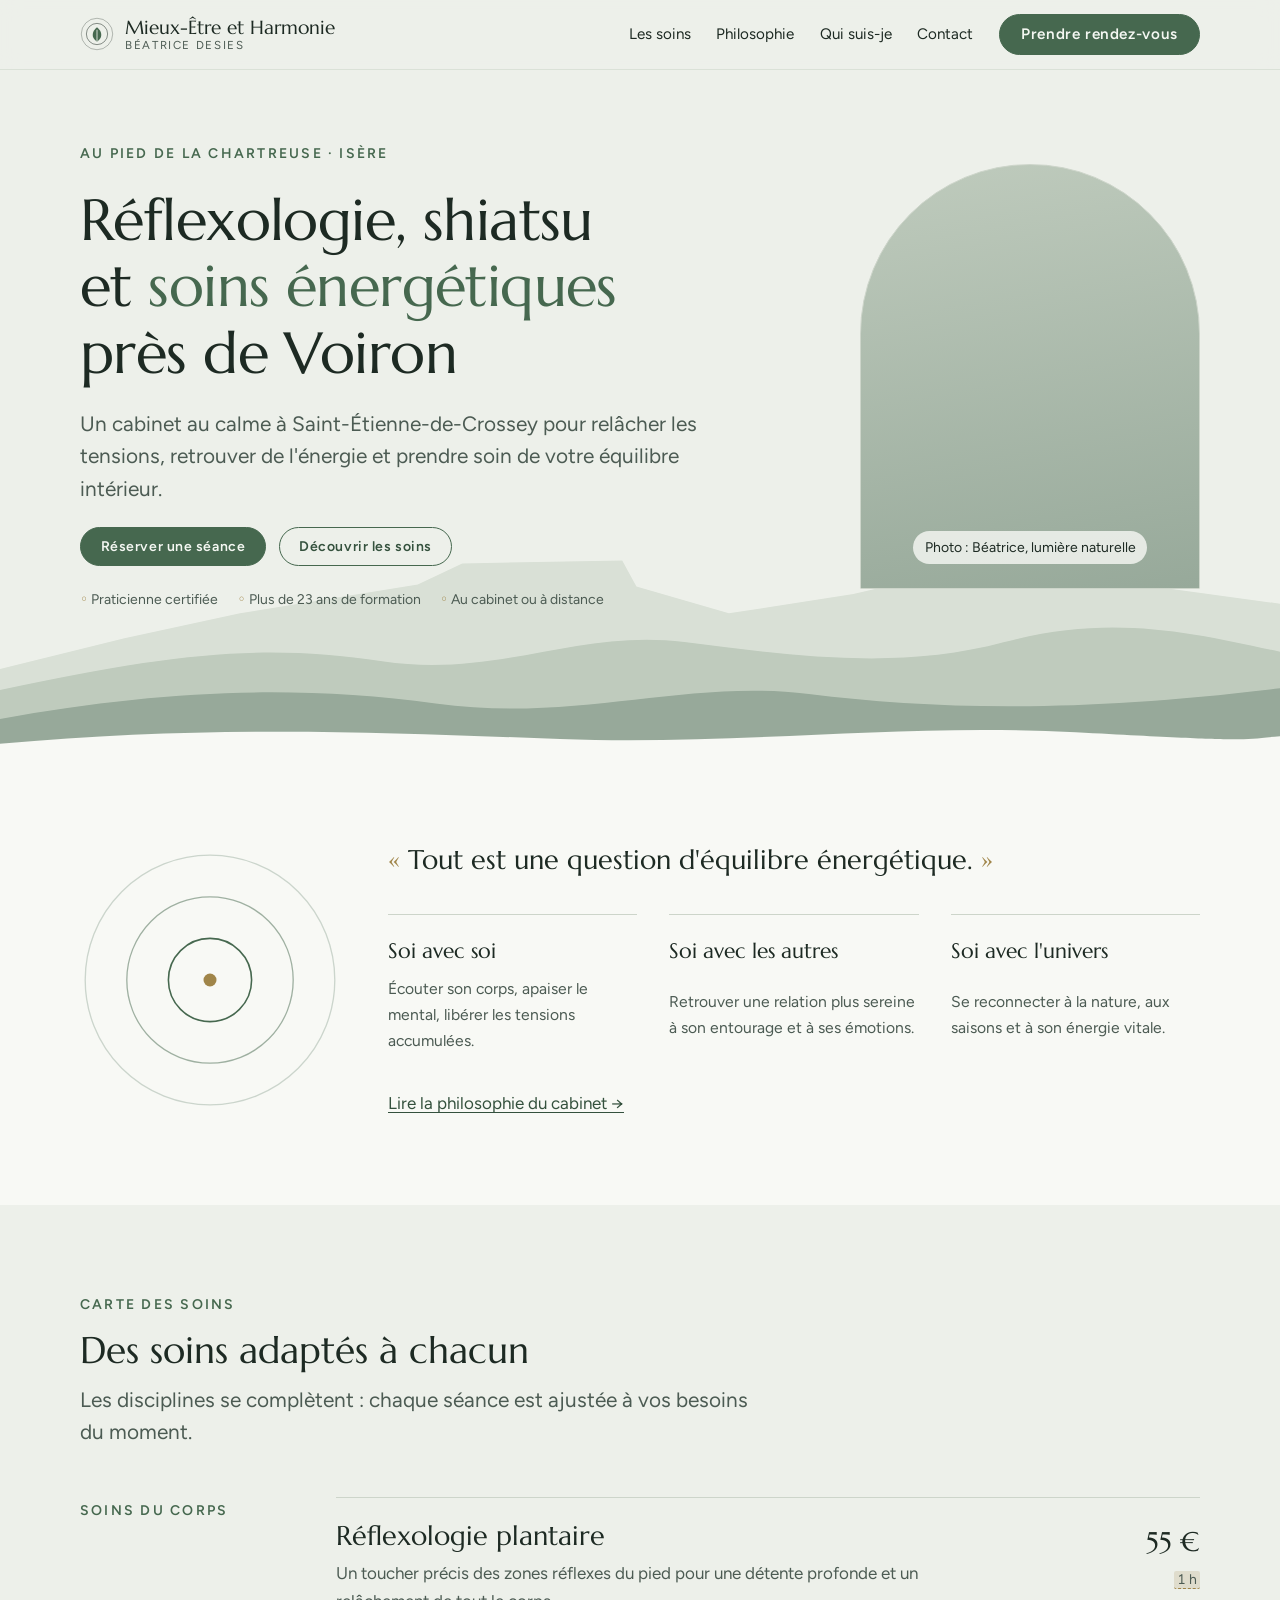
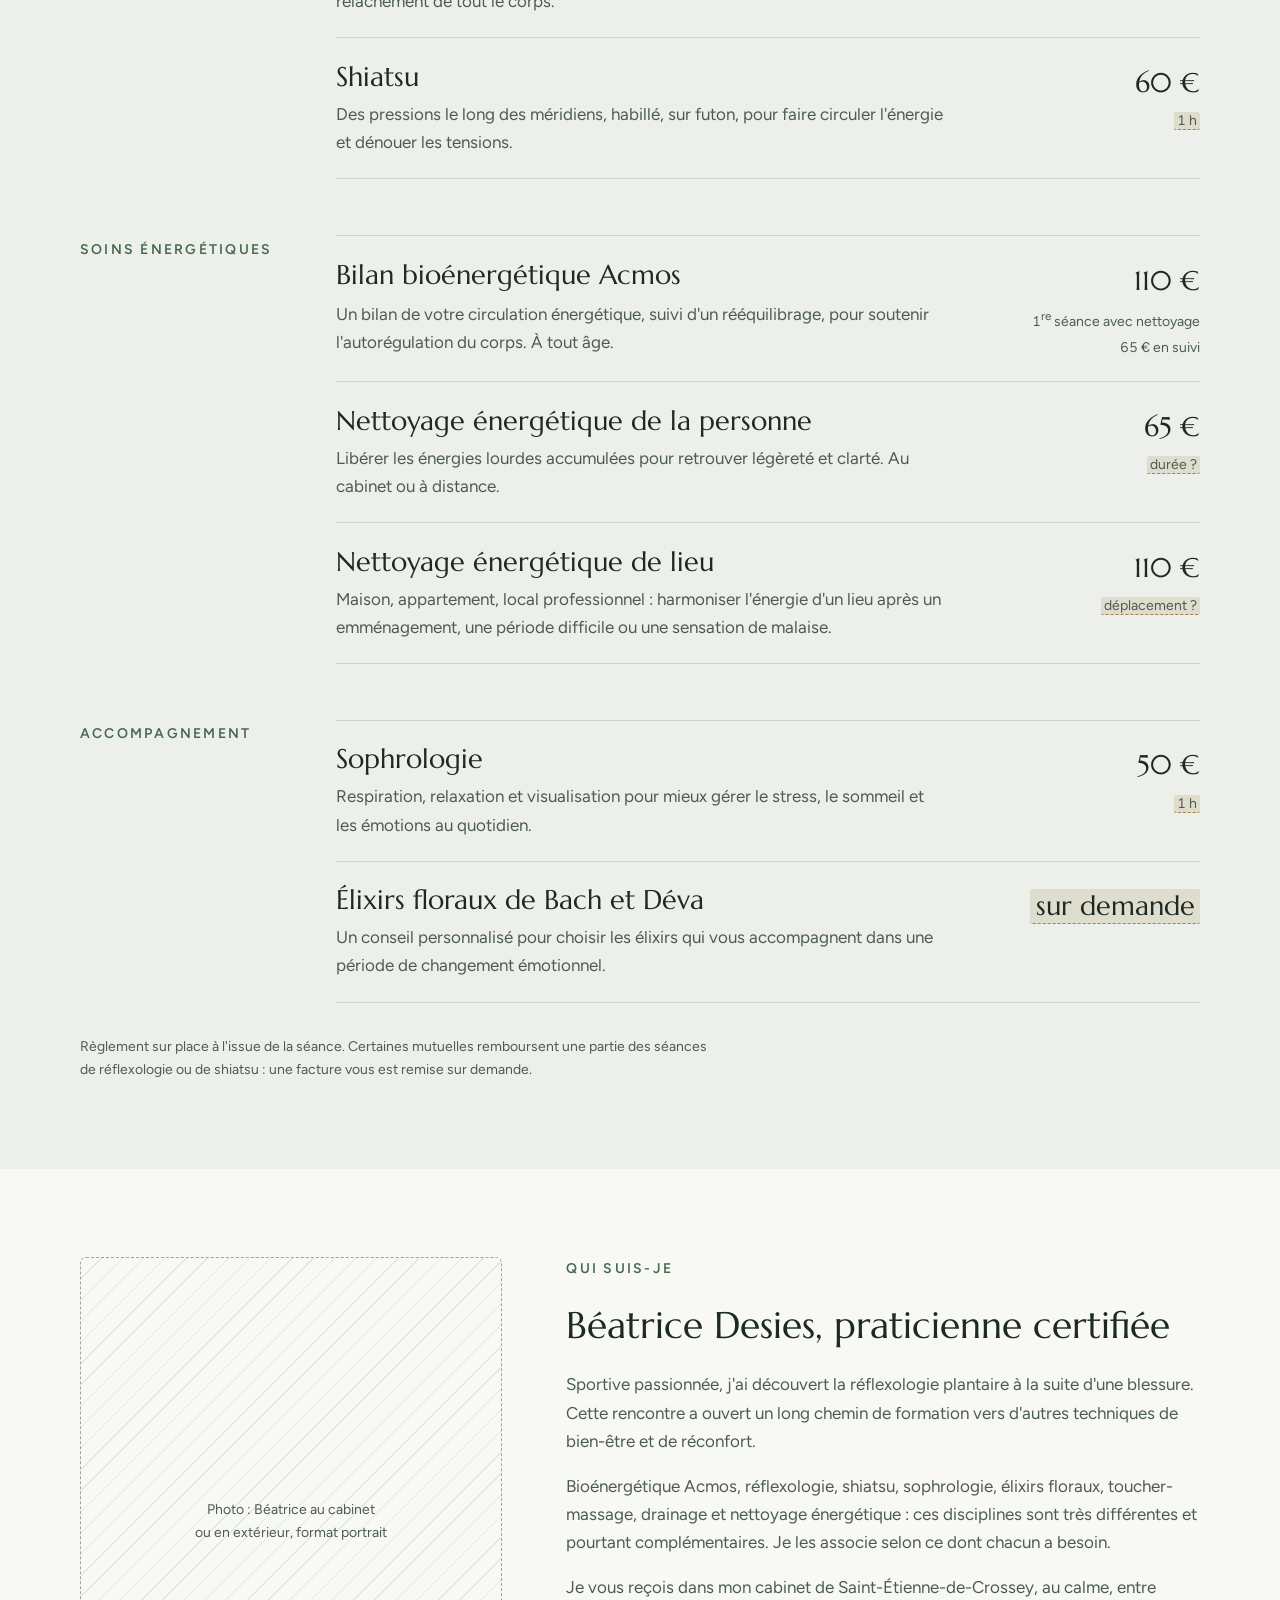
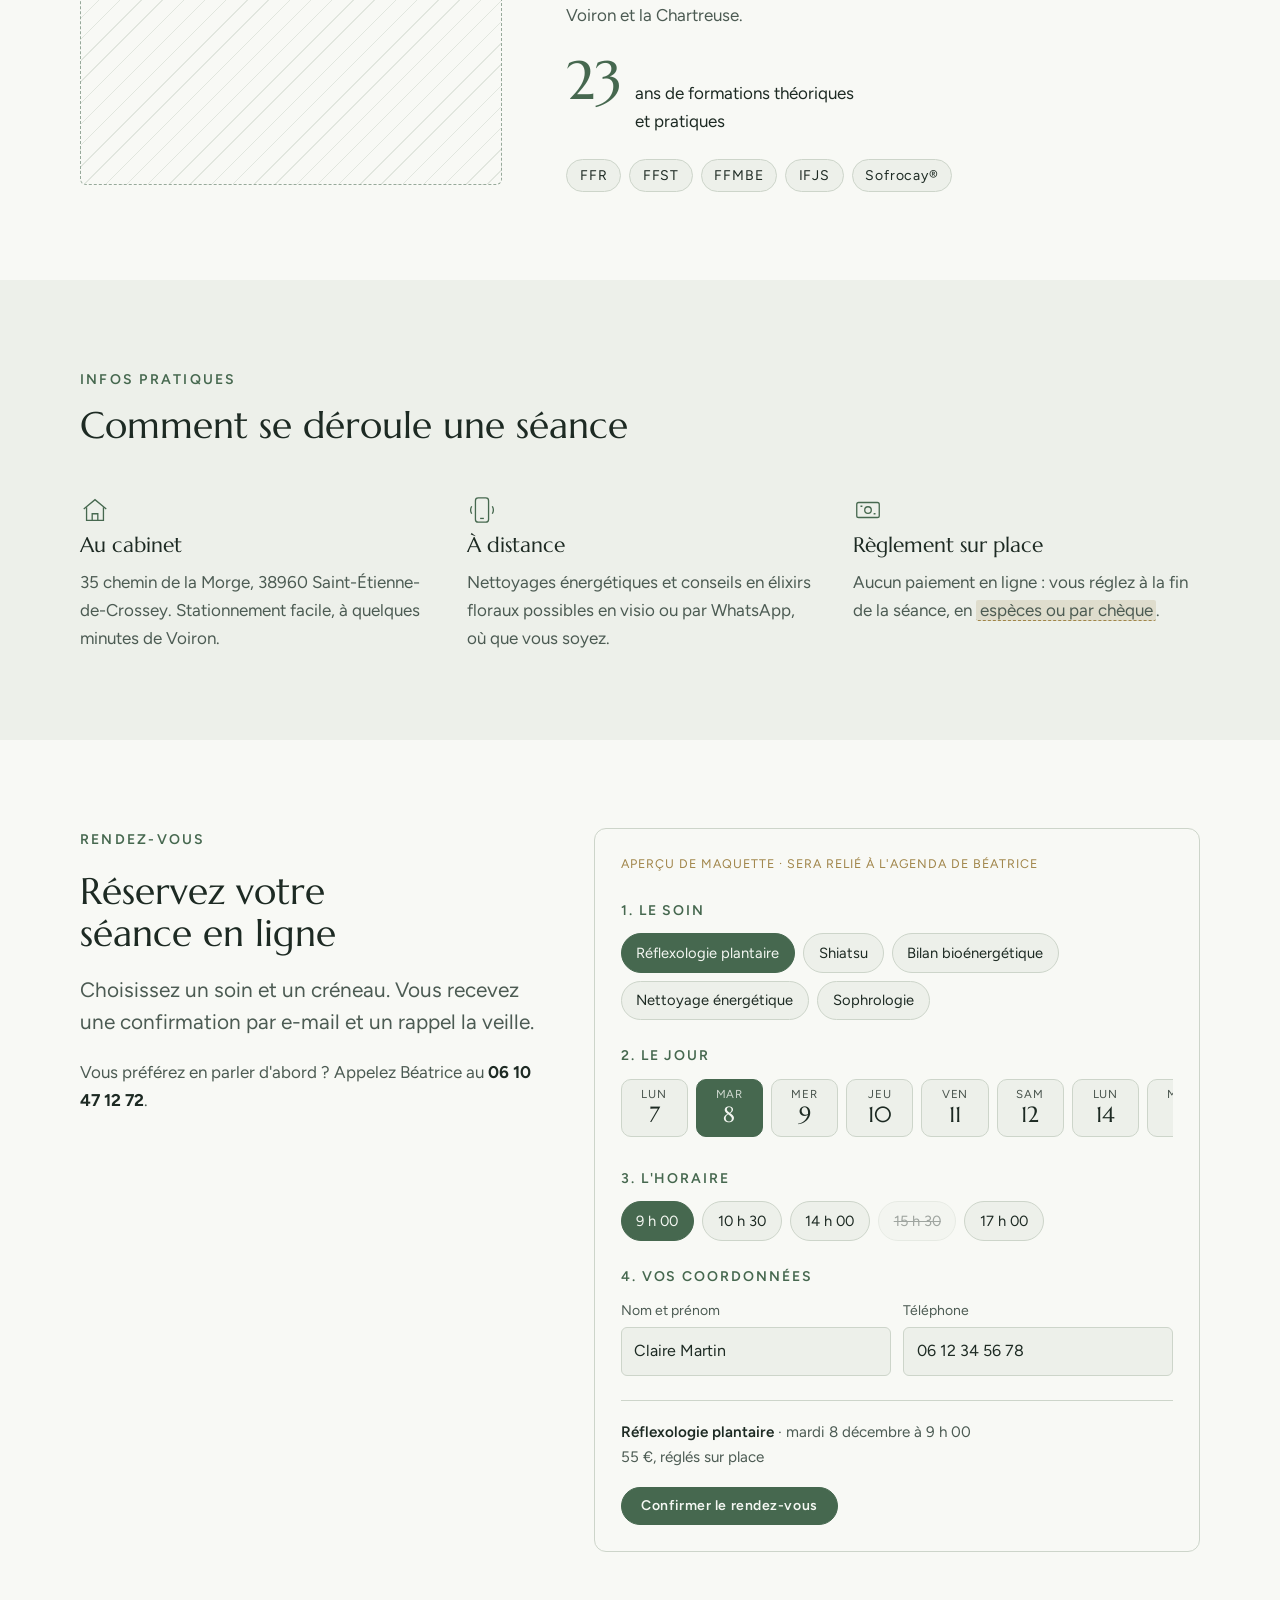
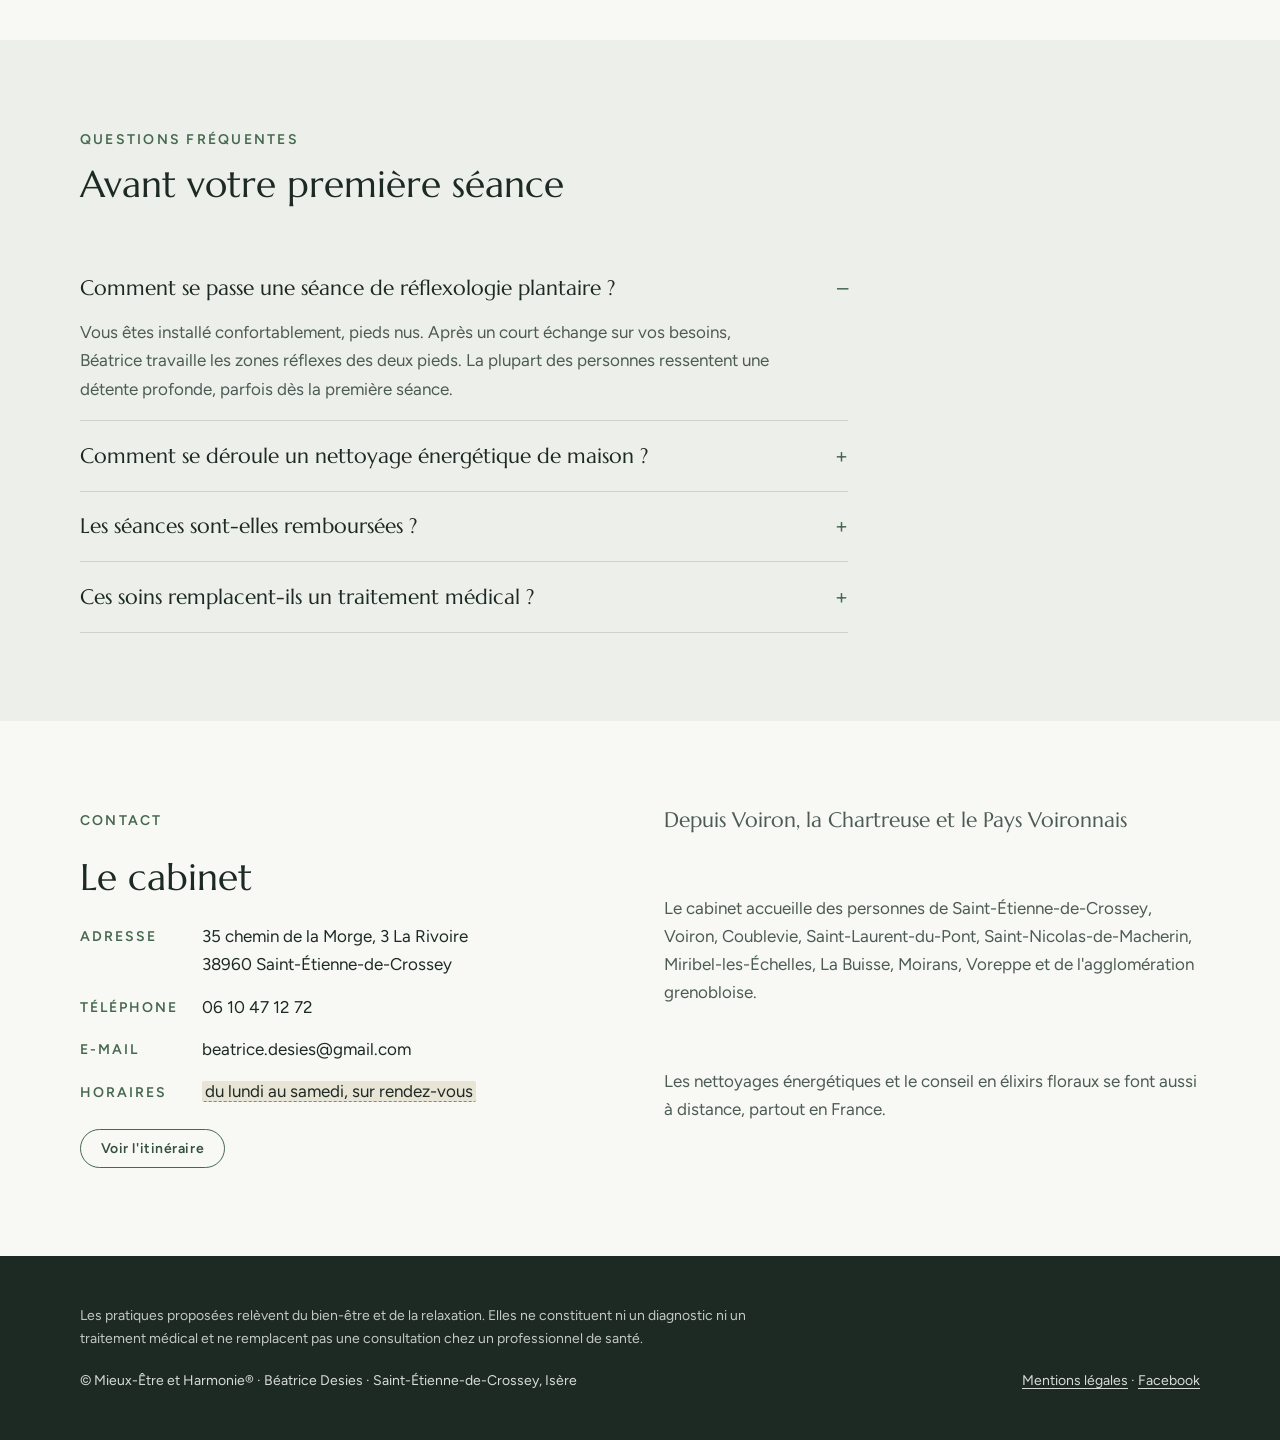
==== index.html @ a3077637 "Maquette initiale du site Mieux-Être et Harmonie Accueil (soins, tarifs, réservation, FAQ, contact)," ====
<!doctype html>
<html lang="fr">
<head>
<meta charset="utf-8">
<meta name="viewport" content="width=device-width, initial-scale=1, viewport-fit=cover">
<title>Réflexologie, Shiatsu et Soins énergétiques près de Voiron (38) | Mieux-Être et Harmonie</title>
<meta name="claude:viewport-fit-sides" content="cover">
<meta name="description" content="Béatrice Desies, praticienne certifiée à Saint-Étienne-de-Crossey, près de Voiron (Isère) : réflexologie plantaire, shiatsu, bilan bioénergétique, nettoyage énergétique de personnes et de lieux, sophrologie, élixirs floraux. Rendez-vous en ligne.">
<link rel="canonical" href="https://www.mieux-etreetharmonie.com/">
<meta property="og:type" content="website">
<meta property="og:locale" content="fr_FR">
<meta property="og:title" content="Mieux-Être et Harmonie — Béatrice Desies, praticienne bien-être en Isère">
<meta property="og:description" content="Réflexologie plantaire, shiatsu et soins énergétiques au pied de la Chartreuse, près de Voiron.">
<meta property="og:url" content="https://www.mieux-etreetharmonie.com/">
<meta property="og:image" content="https://www.mieux-etreetharmonie.com/assets/og-image.jpg">
<link rel="icon" href="assets/favicon.svg" type="image/svg+xml">
<link rel="preconnect" href="https://fonts.googleapis.com">
<link rel="preconnect" href="https://fonts.gstatic.com" crossorigin>
<link rel="stylesheet" href="https://fonts.googleapis.com/css2?family=Figtree:wght@400;500;600&family=Marcellus&display=swap">
<link rel="stylesheet" href="assets/style.css">
<script type="application/ld+json">
{
  "@context": "https://schema.org",
  "@type": "HealthAndBeautyBusiness",
  "name": "Mieux-Être et Harmonie",
  "alternateName": "Béatrice Desies, praticienne bien-être",
  "url": "https://www.mieux-etreetharmonie.com/",
  "telephone": "+33610471272",
  "email": "beatrice.desies@gmail.com",
  "image": "https://www.mieux-etreetharmonie.com/assets/og-image.jpg",
  "priceRange": "50 € – 110 €",
  "paymentAccepted": "Espèces, Chèque",
  "address": {
    "@type": "PostalAddress",
    "streetAddress": "35 chemin de la Morge, 3 La Rivoire",
    "postalCode": "38960",
    "addressLocality": "Saint-Étienne-de-Crossey",
    "addressRegion": "Isère",
    "addressCountry": "FR"
  },
  "areaServed": ["Saint-Étienne-de-Crossey", "Voiron", "Coublevie", "Saint-Laurent-du-Pont", "Saint-Nicolas-de-Macherin", "Miribel-les-Échelles", "La Buisse", "Moirans", "Voreppe", "Grenoble", "Pays Voironnais", "Chartreuse", "Isère"],
  "founder": { "@type": "Person", "name": "Béatrice Desies", "jobTitle": "Praticienne en réflexologie, shiatsu et bioénergétique" },
  "sameAs": ["https://www.facebook.com/mieuxetreetharmonie"],
  "makesOffer": [
    { "@type": "Offer", "price": "55", "priceCurrency": "EUR", "itemOffered": { "@type": "Service", "name": "Réflexologie plantaire" } },
    { "@type": "Offer", "price": "60", "priceCurrency": "EUR", "itemOffered": { "@type": "Service", "name": "Shiatsu" } },
    { "@type": "Offer", "price": "110", "priceCurrency": "EUR", "itemOffered": { "@type": "Service", "name": "Bilan bioénergétique Acmos avec nettoyage énergétique" } },
    { "@type": "Offer", "price": "65", "priceCurrency": "EUR", "itemOffered": { "@type": "Service", "name": "Nettoyage énergétique de la personne" } },
    { "@type": "Offer", "price": "110", "priceCurrency": "EUR", "itemOffered": { "@type": "Service", "name": "Nettoyage énergétique de lieu (maison, appartement, local)" } },
    { "@type": "Offer", "price": "50", "priceCurrency": "EUR", "itemOffered": { "@type": "Service", "name": "Sophrologie" } }
  ]
}
</script>
</head>
<body>

<header class="site-header">
  <div class="wrap">
    <a class="brand" href="index.html" aria-label="Mieux-Être et Harmonie, accueil">
      <svg class="brand-mark" viewBox="0 0 40 40" aria-hidden="true" fill="none" stroke="currentColor">
        <circle cx="20" cy="20" r="18.5" stroke-width="1" opacity=".35"/>
        <circle cx="20" cy="20" r="12.5" stroke-width="1" opacity=".6"/>
        <path d="M20 29c-5-3-6.5-8-3.5-13 1-1.6 2.2-2.8 3.5-3.8 1.3 1 2.5 2.2 3.5 3.8 3 5 1.5 10-3.5 13Z" fill="var(--moss)" stroke="none"/>
        <path d="M20 29V15" stroke="var(--mist)" stroke-width="1"/>
      </svg>
      <span class="brand-name">Mieux-Être et Harmonie<small>Béatrice Desies</small></span>
    </a>
    <button class="nav-toggle" id="nav-toggle" aria-expanded="false" aria-controls="nav">Menu</button>
    <nav class="nav" id="nav" aria-label="Navigation principale">
      <a href="#soins">Les soins</a>
      <a href="philosophie.html">Philosophie</a>
      <a href="#qui-suis-je">Qui suis-je</a>
      <a href="#contact">Contact</a>
      <a class="btn btn-primary" href="#rendez-vous">Prendre rendez-vous</a>
    </nav>
  </div>
</header>

<main>
  <section class="hero" aria-labelledby="titre">
    <div class="wrap">
      <div class="hero-text">
        <p class="eyebrow">Au pied de la Chartreuse · Isère</p>
        <h1 id="titre">Réflexologie, shiatsu et <em>soins énergétiques</em> près de Voiron</h1>
        <p class="lead">Un cabinet au calme à Saint-Étienne-de-Crossey pour relâcher les tensions, retrouver de l'énergie et prendre soin de votre équilibre intérieur.</p>
        <div class="hero-actions">
          <a class="btn btn-primary" href="#rendez-vous">Réserver une séance</a>
          <a class="btn btn-ghost" href="#soins">Découvrir les soins</a>
        </div>
        <p class="hero-place"><span>Praticienne certifiée</span><span>Plus de 23 ans de formation</span><span>Au cabinet ou à distance</span></p>
      </div>
      <div class="arch" role="img" aria-label="Emplacement de la photo de Béatrice">
        <span>Photo : Béatrice, lumière naturelle</span>
      </div>
    </div>
    <svg class="ridges" viewBox="0 0 1440 240" preserveAspectRatio="none" aria-hidden="true">
      <path fill="var(--ridge-1)" d="M0 150 L140 118 L270 92 L390 74 L470 62 L520 40 L700 37 L716 64 L820 92 L960 72 L1090 44 L1175 30 L1265 60 L1440 82 V240 H0Z"/>
      <path fill="var(--ridge-2)" d="M0 172 C200 132 300 124 430 142 S650 108 770 122 S1010 152 1130 122 S1340 112 1440 132 V240 H0Z"/>
      <path fill="var(--ridge-3)" d="M0 202 C180 172 330 166 490 186 S770 160 910 176 S1210 196 1440 170 V240 H0Z"/>
      <path fill="var(--paper)" d="M0 228 C240 208 430 216 630 223 S1010 206 1210 216 S1390 224 1440 220 V240 H0Z"/>
    </svg>
  </section>

  <section class="band band-paper" aria-labelledby="equilibre">
    <div class="wrap triad">
      <svg class="ripples" viewBox="0 0 200 200" aria-hidden="true" fill="none" stroke="var(--moss)">
        <circle cx="100" cy="100" r="96" stroke-width="1" opacity=".25" class="ripple r3"/>
        <circle cx="100" cy="100" r="64" stroke-width="1" opacity=".5" class="ripple r2"/>
        <circle cx="100" cy="100" r="32" stroke-width="1.2" class="ripple r1"/>
        <circle cx="100" cy="100" r="5" fill="var(--lichen)" stroke="none"/>
      </svg>
      <div style="display:grid; gap:2.2rem; min-width:0">
        <h2 id="equilibre" class="quote">Tout est une question d'équilibre énergétique.</h2>
        <div class="triad-list">
          <div><strong>Soi avec soi</strong><p>Écouter son corps, apaiser le mental, libérer les tensions accumulées.</p></div>
          <div><strong>Soi avec les autres</strong><p>Retrouver une relation plus sereine à son entourage et à ses émotions.</p></div>
          <div><strong>Soi avec l'univers</strong><p>Se reconnecter à la nature, aux saisons et à son énergie vitale.</p></div>
        </div>
        <p><a href="philosophie.html">Lire la philosophie du cabinet →</a></p>
      </div>
    </div>
  </section>

  <section class="band" id="soins" aria-labelledby="soins-titre">
    <div class="wrap">
      <div class="section-head">
        <p class="eyebrow">Carte des soins</p>
        <h2 id="soins-titre">Des soins adaptés à chacun</h2>
        <p class="lead">Les disciplines se complètent : chaque séance est ajustée à vos besoins du moment.</p>
      </div>

      <div class="menu">
        <div class="menu-group">
          <h3>Soins du corps</h3>
          <div class="menu-items">
            <article class="soin">
              <h4>Réflexologie plantaire</h4>
              <p>Un toucher précis des zones réflexes du pied pour une détente profonde et un relâchement de tout le corps.</p>
              <div class="price"><b>55 €</b><small><span class="todo">1 h</span></small></div>
            </article>
            <article class="soin">
              <h4>Shiatsu</h4>
              <p>Des pressions le long des méridiens, habillé, sur futon, pour faire circuler l'énergie et dénouer les tensions.</p>
              <div class="price"><b>60 €</b><small><span class="todo">1 h</span></small></div>
            </article>
          </div>
        </div>

        <div class="menu-group">
          <h3>Soins énergétiques</h3>
          <div class="menu-items">
            <article class="soin">
              <h4>Bilan bioénergétique Acmos</h4>
              <p>Un bilan de votre circulation énergétique, suivi d'un rééquilibrage, pour soutenir l'autorégulation du corps. À tout âge.</p>
              <div class="price"><b>110 €</b><small>1<sup>re</sup> séance avec nettoyage</small><small>65 € en suivi</small></div>
            </article>
            <article class="soin">
              <h4>Nettoyage énergétique de la personne</h4>
              <p>Libérer les énergies lourdes accumulées pour retrouver légèreté et clarté. Au cabinet ou à distance.</p>
              <div class="price"><b>65 €</b><small><span class="todo">durée ?</span></small></div>
            </article>
            <article class="soin">
              <h4>Nettoyage énergétique de lieu</h4>
              <p>Maison, appartement, local professionnel : harmoniser l'énergie d'un lieu après un emménagement, une période difficile ou une sensation de malaise.</p>
              <div class="price"><b>110 €</b><small><span class="todo">déplacement ?</span></small></div>
            </article>
          </div>
        </div>

        <div class="menu-group">
          <h3>Accompagnement</h3>
          <div class="menu-items">
            <article class="soin">
              <h4>Sophrologie</h4>
              <p>Respiration, relaxation et visualisation pour mieux gérer le stress, le sommeil et les émotions au quotidien.</p>
              <div class="price"><b>50 €</b><small><span class="todo">1 h</span></small></div>
            </article>
            <article class="soin">
              <h4>Élixirs floraux de Bach et Déva</h4>
              <p>Un conseil personnalisé pour choisir les élixirs qui vous accompagnent dans une période de changement émotionnel.</p>
              <div class="price"><b><span class="todo">sur demande</span></b></div>
            </article>
          </div>
        </div>
      </div>
      <p class="menu-note">Règlement sur place à l'issue de la séance. Certaines mutuelles remboursent une partie des séances de réflexologie ou de shiatsu : une facture vous est remise sur demande.</p>
    </div>
  </section>

  <section class="band band-paper" id="qui-suis-je" aria-labelledby="about-titre">
    <div class="wrap about">
      <div class="photo-ph">Photo : Béatrice au cabinet<br>ou en extérieur, format portrait</div>
      <div class="about-text">
        <p class="eyebrow">Qui suis-je</p>
        <h2 id="about-titre">Béatrice Desies, praticienne certifiée</h2>
        <div class="prose">
          <p>Sportive passionnée, j'ai découvert la réflexologie plantaire à la suite d'une blessure. Cette rencontre a ouvert un long chemin de formation vers d'autres techniques de bien-être et de réconfort.</p>
          <p>Bioénergétique Acmos, réflexologie, shiatsu, sophrologie, élixirs floraux, toucher-massage, drainage et nettoyage énergétique : ces disciplines sont très différentes et pourtant complémentaires. Je les associe selon ce dont chacun a besoin.</p>
          <p>Je vous reçois dans mon cabinet de Saint-Étienne-de-Crossey, au calme, entre Voiron et la Chartreuse.</p>
        </div>
        <div class="stat"><b>23</b><span>ans de formations théoriques<br>et pratiques</span></div>
        <ul class="certs" aria-label="Fédérations et certifications">
          <li>FFR</li><li>FFST</li><li>FFMBE</li><li>IFJS</li><li>Sofrocay®</li>
        </ul>
      </div>
    </div>
  </section>

  <section class="band" aria-labelledby="pratique-titre">
    <div class="wrap">
      <div class="section-head">
        <p class="eyebrow">Infos pratiques</p>
        <h2 id="pratique-titre">Comment se déroule une séance</h2>
      </div>
      <div class="practical">
        <div>
          <svg viewBox="0 0 32 32" fill="none" stroke="currentColor" stroke-width="1.4" aria-hidden="true"><path d="M4 15 16 5l12 10"/><path d="M7 13v14h18V13"/><path d="M13 27v-7h6v7"/></svg>
          <h3>Au cabinet</h3>
          <p>35 chemin de la Morge, 38960 Saint-Étienne-de-Crossey. Stationnement facile, à quelques minutes de Voiron.</p>
        </div>
        <div>
          <svg viewBox="0 0 32 32" fill="none" stroke="currentColor" stroke-width="1.4" aria-hidden="true"><rect x="9" y="3" width="14" height="26" rx="3"/><path d="M14 25h4"/><path d="M5 12a8 8 0 0 0 0 8M27 12a8 8 0 0 1 0 8"/></svg>
          <h3>À distance</h3>
          <p>Nettoyages énergétiques et conseils en élixirs floraux possibles en visio ou par WhatsApp, où que vous soyez.</p>
        </div>
        <div>
          <svg viewBox="0 0 32 32" fill="none" stroke="currentColor" stroke-width="1.4" aria-hidden="true"><rect x="4" y="8" width="24" height="16" rx="2"/><circle cx="16" cy="16" r="3.5"/><path d="M8 12h2M22 20h2"/></svg>
          <h3>Règlement sur place</h3>
          <p>Aucun paiement en ligne : vous réglez à la fin de la séance, en <span class="todo">espèces ou par chèque</span>.</p>
        </div>
      </div>
    </div>
  </section>

  <section class="band band-paper" id="rendez-vous" aria-labelledby="rdv-titre">
    <div class="wrap booking">
      <div class="booking-intro">
        <p class="eyebrow">Rendez-vous</p>
        <h2 id="rdv-titre">Réservez votre séance en ligne</h2>
        <p class="lead">Choisissez un soin et un créneau. Vous recevez une confirmation par e-mail et un rappel la veille.</p>
        <p style="color:var(--ink-soft)">Vous préférez en parler d'abord ? Appelez Béatrice au <strong style="color:var(--ink)">06 10 47 12 72</strong>.</p>
      </div>

      <form class="booker" id="booker" novalidate>
        <p class="mock-flag">Aperçu de maquette · sera relié à l'agenda de Béatrice</p>
        <fieldset>
          <legend>1. Le soin</legend>
          <div class="chips" id="soin-chips"></div>
        </fieldset>
        <fieldset>
          <legend>2. Le jour</legend>
          <div class="days" id="days"></div>
        </fieldset>
        <fieldset>
          <legend>3. L'horaire</legend>
          <div class="chips" id="slots"></div>
        </fieldset>
        <fieldset>
          <legend>4. Vos coordonnées</legend>
          <div class="field-row">
            <label class="field" for="bk-name">Nom et prénom<input id="bk-name" name="name" autocomplete="name" value="Claire Martin"></label>
            <label class="field" for="bk-phone">Téléphone<input id="bk-phone" name="phone" type="tel" autocomplete="tel" value="06 12 34 56 78"></label>
          </div>
        </fieldset>
        <div class="summary">
          <p id="summary-text">Choisissez un horaire.</p>
          <button class="btn btn-primary" type="submit">Confirmer le rendez-vous</button>
        </div>
        <div class="confirm" id="confirm" hidden role="status"></div>
      </form>
    </div>
  </section>

  <section class="band" aria-labelledby="faq-titre">
    <div class="wrap">
      <div class="section-head">
        <p class="eyebrow">Questions fréquentes</p>
        <h2 id="faq-titre">Avant votre première séance</h2>
      </div>
      <div class="faq">
        <details open>
          <summary>Comment se passe une séance de réflexologie plantaire ?</summary>
          <p>Vous êtes installé confortablement, pieds nus. Après un court échange sur vos besoins, Béatrice travaille les zones réflexes des deux pieds. La plupart des personnes ressentent une détente profonde, parfois dès la première séance.</p>
        </details>
        <details>
          <summary>Comment se déroule un nettoyage énergétique de maison ?</summary>
          <p>Béatrice se déplace chez vous, ou travaille à distance à partir d'un plan du lieu. Un premier échange permet de comprendre ce que vous ressentez dans les pièces et ce qui a motivé votre demande.</p>
        </details>
        <details>
          <summary>Les séances sont-elles remboursées ?</summary>
          <p>Certaines mutuelles prennent en charge une partie des séances de réflexologie, de shiatsu ou de sophrologie au titre des médecines douces. Renseignez-vous auprès de la vôtre : une facture vous est remise sur demande.</p>
        </details>
        <details>
          <summary>Ces soins remplacent-ils un traitement médical ?</summary>
          <p>Non. Ce sont des pratiques de bien-être qui accompagnent votre démarche de santé sans jamais se substituer à un avis ou à un traitement médical.</p>
        </details>
      </div>
    </div>
  </section>

  <section class="band band-paper" id="contact" aria-labelledby="contact-titre">
    <div class="wrap contact">
      <div style="display:grid; gap:1.5rem; align-content:start; min-width:0">
        <p class="eyebrow">Contact</p>
        <h2 id="contact-titre">Le cabinet</h2>
        <dl>
          <dt>Adresse</dt><dd>35 chemin de la Morge, 3 La Rivoire<br>38960 Saint-Étienne-de-Crossey</dd>
          <dt>Téléphone</dt><dd>06 10 47 12 72</dd>
          <dt>E-mail</dt><dd>beatrice.desies@gmail.com</dd>
          <dt>Horaires</dt><dd><span class="todo">du lundi au samedi, sur rendez-vous</span></dd>
        </dl>
        <p><a class="btn btn-ghost" href="https://www.google.com/maps/search/?api=1&amp;query=35+chemin+de+la+Morge+38960+Saint-%C3%89tienne-de-Crossey" target="_blank" rel="noopener">Voir l'itinéraire</a></p>
      </div>
      <div class="zone">
        <h3>Depuis Voiron, la Chartreuse et le Pays Voironnais</h3>
        <p>Le cabinet accueille des personnes de Saint-Étienne-de-Crossey, Voiron, Coublevie, Saint-Laurent-du-Pont, Saint-Nicolas-de-Macherin, Miribel-les-Échelles, La Buisse, Moirans, Voreppe et de l'agglomération grenobloise.</p>
        <p>Les nettoyages énergétiques et le conseil en élixirs floraux se font aussi à distance, partout en France.</p>
      </div>
    </div>
  </section>
</main>

<footer class="site-footer">
  <div class="wrap">
    <p class="disclaimer">Les pratiques proposées relèvent du bien-être et de la relaxation. Elles ne constituent ni un diagnostic ni un traitement médical et ne remplacent pas une consultation chez un professionnel de santé.</p>
    <div class="footer-row">
      <span>© Mieux-Être et Harmonie® · Béatrice Desies · Saint-Étienne-de-Crossey, Isère</span>
      <span><a href="mentions-legales.html">Mentions légales</a> · <a href="https://www.facebook.com/mieuxetreetharmonie" target="_blank" rel="noopener">Facebook</a></span>
    </div>
  </div>
</footer>

<script src="assets/main.js"></script>
</body>
</html>
---- assets/style.css ----
/* Mieux-Être et Harmonie — feuille de style commune
   Concept : « Sentier de Chartreuse » — une page calme qui descend comme un chemin,
   brume vert-de-gris, crêtes calcaires du massif, une seule touche dorée (lichen). */
:root {
  --mist: #edf0ea;        /* fond : brume du matin */
  --paper: #f8f9f5;       /* surfaces claires */
  --ink: #1d2a23;         /* texte principal : sapin profond */
  --ink-soft: #4c5b53;    /* texte secondaire */
  --moss: #46684f;        /* accent : mousse */
  --moss-strong: #34513d;
  --lichen: #a08549;      /* touche chaude, avec parcimonie */
  --line: #cdd5ca;
  --ridge-1: #d9e0d6;
  --ridge-2: #bfcbbd;
  --ridge-3: #97a99a;
  --ridge-4: #5f7765;
  --on-moss: #f4f7f2;

  --font-display: "Marcellus", "Cormorant Garamond", Georgia, serif;
  --font-body: "Figtree", "Segoe UI", system-ui, -apple-system, sans-serif;

  --step--1: 0.875rem;
  --step-0: 1.0625rem;
  --step-1: 1.3rem;
  --step-2: 1.7rem;
  --step-3: 2.3rem;
  --step-4: clamp(2.3rem, 5.2vw, 3.6rem);

  --radius: 6px;
  --wrap: 72rem;
}
@media (prefers-color-scheme: dark) {
  :root:not([data-theme="light"]) {
    --mist: #121a16; --paper: #18221d; --ink: #e2e9e1; --ink-soft: #a7b5ab;
    --moss: #8fb597; --moss-strong: #a9cbb0; --lichen: #cdb47c; --line: #2b3a31;
    --ridge-1: #1f2d26; --ridge-2: #27392f; --ridge-3: #32493c; --ridge-4: #3f594a;
    --on-moss: #102017; color-scheme: dark;
  }
}
:root[data-theme="dark"] {
  --mist: #121a16; --paper: #18221d; --ink: #e2e9e1; --ink-soft: #a7b5ab;
  --moss: #8fb597; --moss-strong: #a9cbb0; --lichen: #cdb47c; --line: #2b3a31;
  --ridge-1: #1f2d26; --ridge-2: #27392f; --ridge-3: #32493c; --ridge-4: #3f594a;
  --on-moss: #102017; color-scheme: dark;
}

*, *::before, *::after { box-sizing: border-box; }
html { scroll-behavior: smooth; }
@media (prefers-reduced-motion: reduce) { html { scroll-behavior: auto; } *, *::before, *::after { animation: none !important; transition: none !important; } }
body {
  margin: 0; background: var(--mist); color: var(--ink);
  font-family: var(--font-body); font-size: var(--step-0); line-height: 1.65;
  -webkit-font-smoothing: antialiased;
}
img { max-width: 100%; display: block; }
a { color: var(--moss-strong); text-underline-offset: 3px; }
a:focus-visible, button:focus-visible, input:focus-visible, summary:focus-visible, select:focus-visible {
  outline: 2px solid var(--lichen); outline-offset: 3px; border-radius: 3px;
}
h1, h2, h3 { font-family: var(--font-display); font-weight: 400; line-height: 1.15; text-wrap: balance; margin: 0; }
h1 { font-size: var(--step-4); letter-spacing: -0.01em; }
h2 { font-size: var(--step-3); }
h3 { font-size: var(--step-1); }
p { margin: 0; }
.wrap {
  max-width: var(--wrap); margin-inline: auto;
  padding-left: max(16px, env(safe-area-inset-left, 0px));
  padding-right: max(16px, env(safe-area-inset-right, 0px));
}
.eyebrow {
  font-size: var(--step--1); letter-spacing: 0.16em; text-transform: uppercase;
  color: var(--moss); font-weight: 600;
}
.lead { font-size: var(--step-1); color: var(--ink-soft); line-height: 1.55; max-width: 36em; }
.prose { max-width: 38em; display: grid; gap: 1em; color: var(--ink-soft); }
.todo { /* contenu à confirmer par Béatrice — visible uniquement dans la maquette */
  background: color-mix(in srgb, var(--lichen) 18%, transparent);
  border-bottom: 1px dashed var(--lichen); padding: 0 0.2em; border-radius: 2px;
}

/* Boutons */
.btn {
  display: inline-flex; align-items: center; gap: 0.5em; padding: 0.8em 1.4em;
  border-radius: 999px; font: 600 var(--step--1)/1 var(--font-body); letter-spacing: 0.04em;
  text-decoration: none; border: 1px solid var(--moss); cursor: pointer; transition: background .2s, color .2s;
}
.btn-primary { background: var(--moss); color: var(--on-moss); }
.btn-primary:hover { background: var(--moss-strong); border-color: var(--moss-strong); }
.btn-ghost { background: transparent; color: var(--moss-strong); }
.btn-ghost:hover { background: color-mix(in srgb, var(--moss) 10%, transparent); }

/* En-tête */
body::before { content: ""; position: fixed; inset: 0 0 auto; height: env(safe-area-inset-top, 0px); z-index: 10; background: var(--mist); }
.site-header {
  position: sticky; top: env(safe-area-inset-top, 0px); z-index: 5;
  background: color-mix(in srgb, var(--mist) 88%, transparent);
  backdrop-filter: blur(10px); border-bottom: 1px solid color-mix(in srgb, var(--line) 60%, transparent);
}
.site-header .wrap { display: flex; align-items: center; justify-content: space-between; gap: 1rem; padding-block: 0.85rem; }
.brand { display: flex; align-items: center; gap: 0.7rem; text-decoration: none; color: var(--ink); }
.brand-mark { width: 34px; height: 34px; flex: none; }
.brand-name { font-family: var(--font-display); font-size: 1.2rem; line-height: 1.1; }
.brand-name small { display: block; font-family: var(--font-body); font-size: 0.72rem; letter-spacing: 0.14em; text-transform: uppercase; color: var(--ink-soft); }
.nav { display: flex; align-items: center; gap: 1.6rem; }
.nav a { color: var(--ink); text-decoration: none; font-size: 0.95rem; }
.nav a:hover, .nav a[aria-current="page"] { color: var(--moss); }
.nav .btn { color: var(--on-moss); }
.nav-toggle { display: none; background: none; border: 1px solid var(--line); color: var(--ink); border-radius: 999px; padding: 0.5em 1em; font: inherit; font-size: 0.9rem; cursor: pointer; }
@media (max-width: 860px) {
  .nav-toggle { display: inline-block; }
  .nav { display: none; position: absolute; inset: 100% 0 auto; flex-direction: column; align-items: stretch; gap: 0;
    background: var(--paper); border-bottom: 1px solid var(--line);
    padding: 0.5rem max(16px, env(safe-area-inset-right, 0px)) 1rem max(16px, env(safe-area-inset-left, 0px)); }
  .nav.open { display: flex; }
  .nav a { padding: 0.75rem 0; border-bottom: 1px solid var(--line); }
  .nav .btn { margin-top: 0.8rem; justify-content: center; border-bottom: 1px solid var(--moss); }
}

/* Héros */
.hero { position: relative; overflow: hidden; }
.hero .wrap { display: grid; grid-template-columns: 1.25fr 0.75fr; gap: 3rem; align-items: center; padding-block: 4.5rem 9rem; position: relative; z-index: 1; }
.hero-text { display: grid; gap: 1.4rem; min-width: 0; }
.hero-text h1 em { font-style: normal; color: var(--moss); }
.hero-actions { display: flex; flex-wrap: wrap; gap: 0.8rem; }
.hero-place { display: flex; flex-wrap: wrap; gap: 0.4rem 1.2rem; font-size: var(--step--1); color: var(--ink-soft); }
.hero-place span::before { content: "◦ "; color: var(--lichen); }
.arch {
  aspect-ratio: 4 / 5; width: 100%; max-width: 340px; justify-self: end; border-radius: 999px 999px var(--radius) var(--radius);
  background: linear-gradient(170deg, var(--ridge-2), var(--ridge-3));
  display: grid; place-items: end center; padding: 1.5rem; text-align: center;
  color: var(--ink); font-size: var(--step--1); border: 1px solid var(--line);
}
.arch span { background: color-mix(in srgb, var(--paper) 80%, transparent); padding: 0.35em 0.8em; border-radius: 999px; }
.ridges { position: absolute; inset: auto 0 0; width: 100%; height: clamp(120px, 18vw, 240px); z-index: 0; }

/* Sections */
section { scroll-margin-top: 80px; }
.band { padding-block: 5.5rem; }
.band-paper { background: var(--paper); }
.section-head { display: grid; gap: 0.8rem; margin-bottom: 3rem; max-width: 42rem; }

/* Triade de l'équilibre */
.triad { display: grid; grid-template-columns: auto 1fr; gap: 3rem; align-items: center; }
.ripples { width: min(260px, 60vw); height: auto; }
.triad-list { display: grid; grid-template-columns: repeat(3, minmax(0, 1fr)); gap: 2rem; }
.triad-list div { display: grid; gap: 0.5rem; border-top: 1px solid var(--line); padding-top: 1.2rem; }
.triad-list strong { font-family: var(--font-display); font-weight: 400; font-size: var(--step-1); }
.triad-list p { color: var(--ink-soft); font-size: 0.98rem; }
.quote { font-family: var(--font-display); font-size: var(--step-2); line-height: 1.3; max-width: 26em; }
.quote::before { content: "« "; color: var(--lichen); }
.quote::after { content: " »"; color: var(--lichen); }

/* Carte des soins */
.menu { display: grid; gap: 3.5rem; }
.menu-group { display: grid; grid-template-columns: 14rem 1fr; gap: 2rem; }
.menu-group > h3 { font-family: var(--font-body); font-size: var(--step--1); letter-spacing: 0.16em; text-transform: uppercase; color: var(--moss); font-weight: 600; padding-top: 0.4rem; }
.menu-items { display: grid; }
.soin { display: grid; grid-template-columns: 1fr auto; gap: 0.4rem 2rem; padding-block: 1.4rem; border-bottom: 1px solid var(--line); }
.soin:first-child { border-top: 1px solid var(--line); }
.soin h4 { font-family: var(--font-display); font-weight: 400; font-size: var(--step-2); margin: 0; line-height: 1.2; }
.soin p { color: var(--ink-soft); grid-column: 1; max-width: 36em; }
.soin .price { grid-column: 2; grid-row: 1 / span 2; text-align: right; font-variant-numeric: tabular-nums; display: grid; align-content: start; gap: 0.2rem; }
.price b { font-family: var(--font-display); font-weight: 400; font-size: var(--step-2); color: var(--ink); }
.price small { color: var(--ink-soft); font-size: var(--step--1); }
.soin .more { grid-column: 1; font-size: var(--step--1); }
.menu-note { color: var(--ink-soft); font-size: var(--step--1); margin-top: 2rem; max-width: 46em; }

/* Qui suis-je */
.about { display: grid; grid-template-columns: 0.8fr 1.2fr; gap: 4rem; align-items: start; }
.photo-ph {
  aspect-ratio: 4 / 5; max-width: 100%; border-radius: var(--radius); border: 1px dashed var(--ridge-3);
  background: repeating-linear-gradient(135deg, transparent 0 14px, color-mix(in srgb, var(--ridge-2) 40%, transparent) 14px 15px);
  display: grid; place-items: center; text-align: center; padding: 1.5rem; color: var(--ink-soft); font-size: var(--step--1);
}
.about-text { display: grid; gap: 1.5rem; min-width: 0; }
.stat { display: flex; align-items: baseline; gap: 0.8rem; }
.stat b { font-family: var(--font-display); font-weight: 400; font-size: 3.4rem; line-height: 1; color: var(--moss); }
.certs { display: flex; flex-wrap: wrap; gap: 0.5rem; padding: 0; margin: 0; list-style: none; }
.certs li { border: 1px solid var(--line); border-radius: 999px; padding: 0.3em 0.9em; font-size: var(--step--1); letter-spacing: 0.06em; background: var(--mist); }

/* Infos pratiques */
.practical { display: grid; grid-template-columns: repeat(3, minmax(0, 1fr)); gap: 2.5rem; }
.practical div { display: grid; gap: 0.6rem; align-content: start; }
.practical svg { width: 30px; height: 30px; color: var(--moss); }
.practical p { color: var(--ink-soft); }

/* Réservation (maquette) */
.booking { display: grid; grid-template-columns: 1fr 1.3fr; gap: 3rem; align-items: start; }
.booking-intro { display: grid; gap: 1.2rem; }
.booker { background: var(--paper); border: 1px solid var(--line); border-radius: 12px; padding: 1.6rem; display: grid; gap: 1.5rem; min-width: 0; }
.booker fieldset { border: 0; margin: 0; padding: 0; display: grid; gap: 0.7rem; min-width: 0; }
.booker legend { font-size: var(--step--1); letter-spacing: 0.14em; text-transform: uppercase; color: var(--moss); font-weight: 600; margin-bottom: 0.7rem; padding: 0; }
.chips { display: flex; flex-wrap: wrap; gap: 0.5rem; }
.chip { position: relative; }
.chip input { position: absolute; opacity: 0; inset: 0; cursor: pointer; }
.chip span { display: inline-block; border: 1px solid var(--line); border-radius: 999px; padding: 0.45em 1em; font-size: 0.92rem; background: var(--mist); transition: all .15s; }
.chip input:checked + span { background: var(--moss); color: var(--on-moss); border-color: var(--moss); }
.chip input:focus-visible + span { outline: 2px solid var(--lichen); outline-offset: 2px; }
.chip input:disabled + span { opacity: 0.4; text-decoration: line-through; }
.days { display: grid; grid-auto-flow: column; grid-auto-columns: 4.2rem; gap: 0.5rem; overflow-x: auto; padding-bottom: 0.4rem; }
.day span { display: grid; text-align: center; padding: 0.5em 0; line-height: 1.25; border-radius: 10px; }
.day small { font-size: 0.72rem; letter-spacing: 0.08em; text-transform: uppercase; color: inherit; opacity: 0.8; }
.day b { font-family: var(--font-display); font-weight: 400; font-size: 1.35rem; }
.field-row { display: grid; grid-template-columns: 1fr 1fr; gap: 0.8rem; }
.field { display: grid; gap: 0.3rem; font-size: var(--step--1); color: var(--ink-soft); }
.field input { font: inherit; font-size: 1rem; padding: 0.65em 0.8em; border: 1px solid var(--line); border-radius: var(--radius); background: var(--mist); color: var(--ink); min-width: 0; }
.summary { border-top: 1px solid var(--line); padding-top: 1.2rem; display: flex; flex-wrap: wrap; justify-content: space-between; align-items: center; gap: 1rem; }
.summary p { color: var(--ink-soft); font-size: 0.95rem; min-width: 0; }
.summary strong { color: var(--ink); font-weight: 600; }
.confirm { background: color-mix(in srgb, var(--moss) 12%, transparent); border: 1px solid var(--moss); border-radius: var(--radius); padding: 1rem 1.2rem; font-size: 0.95rem; }
.mock-flag { font-size: 0.78rem; color: var(--lichen); letter-spacing: 0.08em; text-transform: uppercase; }

/* FAQ */
.faq { display: grid; max-width: 48rem; }
.faq details { border-bottom: 1px solid var(--line); padding-block: 1.1rem; }
.faq summary { cursor: pointer; font-family: var(--font-display); font-size: var(--step-1); list-style: none; display: flex; justify-content: space-between; gap: 1rem; }
.faq summary::-webkit-details-marker { display: none; }
.faq summary::after { content: "+"; color: var(--moss); font-family: var(--font-body); }
.faq details[open] summary::after { content: "–"; }
.faq details p { color: var(--ink-soft); margin-top: 0.8rem; max-width: 42em; }

/* Contact */
.contact { display: grid; grid-template-columns: 1fr 1fr; gap: 3rem; }
.contact dl { display: grid; grid-template-columns: auto 1fr; gap: 0.9rem 1.5rem; margin: 0; }
.contact dt { font-size: var(--step--1); letter-spacing: 0.14em; text-transform: uppercase; color: var(--moss); font-weight: 600; padding-top: 0.2rem; }
.contact dd { margin: 0; user-select: all; min-width: 0; overflow-wrap: anywhere; }
.zone { color: var(--ink-soft); display: grid; gap: 1rem; }

/* Pied de page */
.site-footer { background: var(--ink); color: var(--mist); padding-block: 3rem; font-size: var(--step--1); }
.site-footer .wrap { display: grid; gap: 1.2rem; }
.site-footer a { color: inherit; }
.site-footer .disclaimer { max-width: 52em; opacity: 0.8; }
.footer-row { display: flex; flex-wrap: wrap; justify-content: space-between; gap: 1rem; opacity: 0.9; }

/* Page Philosophie */
.page-hero .wrap { padding-block: 4.5rem 8rem; display: grid; gap: 1.3rem; position: relative; z-index: 1; }
.methods { display: grid; grid-template-columns: repeat(2, minmax(0, 1fr)); gap: 3rem 4rem; }
.method { display: grid; gap: 0.7rem; align-content: start; }
.method h3 { font-size: var(--step-2); }
.method p { color: var(--ink-soft); }
.method .tag { font-size: var(--step--1); color: var(--moss); letter-spacing: 0.1em; text-transform: uppercase; font-weight: 600; }
.split { display: grid; grid-template-columns: 1fr 1fr; gap: 3rem; }
.split ul { margin: 0; padding-left: 1.1em; color: var(--ink-soft); display: grid; gap: 0.5rem; }
.cta-band { text-align: center; display: grid; justify-items: center; gap: 1.2rem; }

/* Responsive */
@media (max-width: 860px) {
  .hero .wrap, .about, .booking, .contact, .triad, .split { grid-template-columns: 1fr; }
  .hero .wrap { padding-block: 3rem 7rem; gap: 2rem; }
  .arch { max-width: 230px; justify-self: start; }
  .menu-group { grid-template-columns: 1fr; gap: 1rem; }
  .triad-list, .practical, .methods { grid-template-columns: 1fr; gap: 1.8rem; }
  .ripples { width: 180px; }
  .band { padding-block: 4rem; }
  .photo-ph { max-width: 320px; }
}
@media (max-width: 520px) {
  .soin { grid-template-columns: 1fr; }
  .soin .price { grid-column: 1; grid-row: auto; text-align: left; grid-auto-flow: column; justify-content: start; align-items: baseline; gap: 0.6rem; }
  .field-row { grid-template-columns: 1fr; }
  .contact dl { grid-template-columns: 1fr; gap: 0.2rem; }
  .contact dd { margin-bottom: 0.8rem; }
}

/* Respiration lente des cercles (seul mouvement du site) */
.ripple { transform-origin: 100px 100px; animation: breathe 8s ease-in-out infinite; }
.ripple.r2 { animation-delay: .6s; }
.ripple.r3 { animation-delay: 1.2s; }
@keyframes breathe { 0%, 100% { transform: scale(1); } 50% { transform: scale(1.045); } }
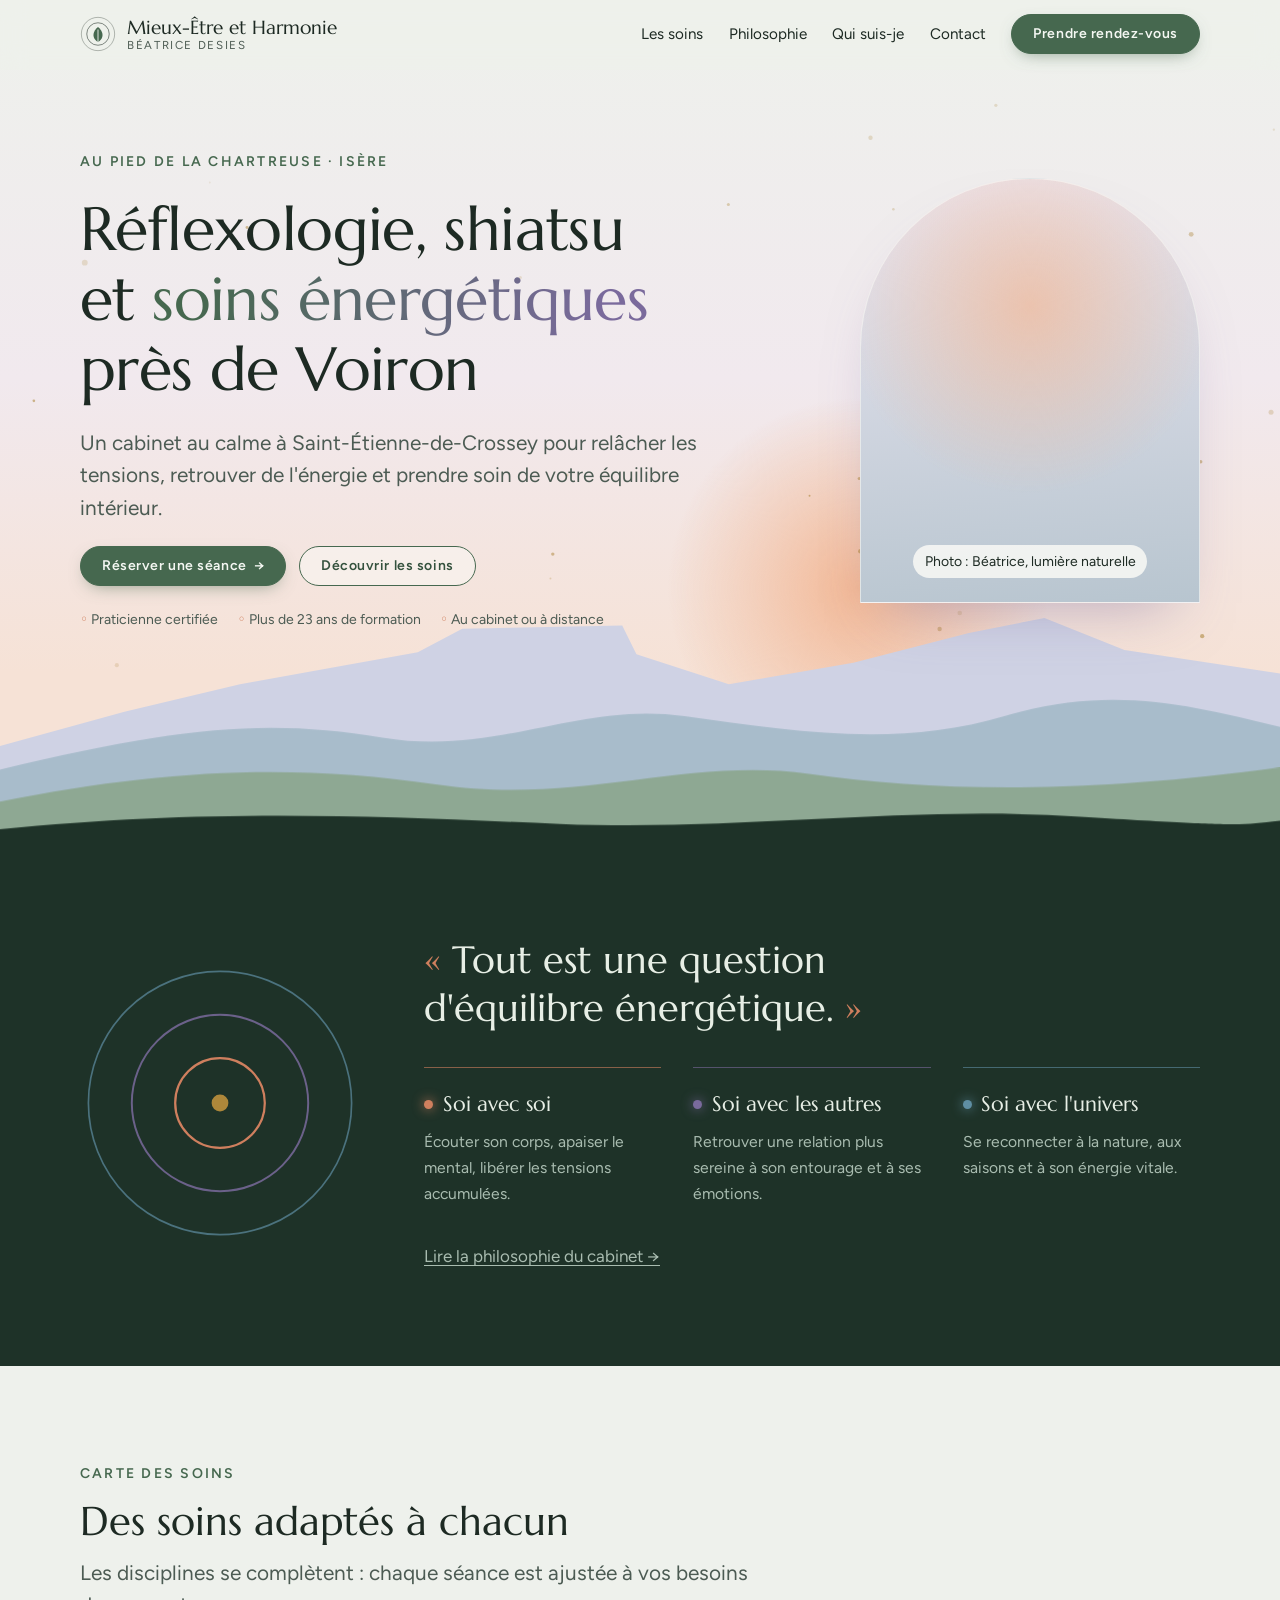
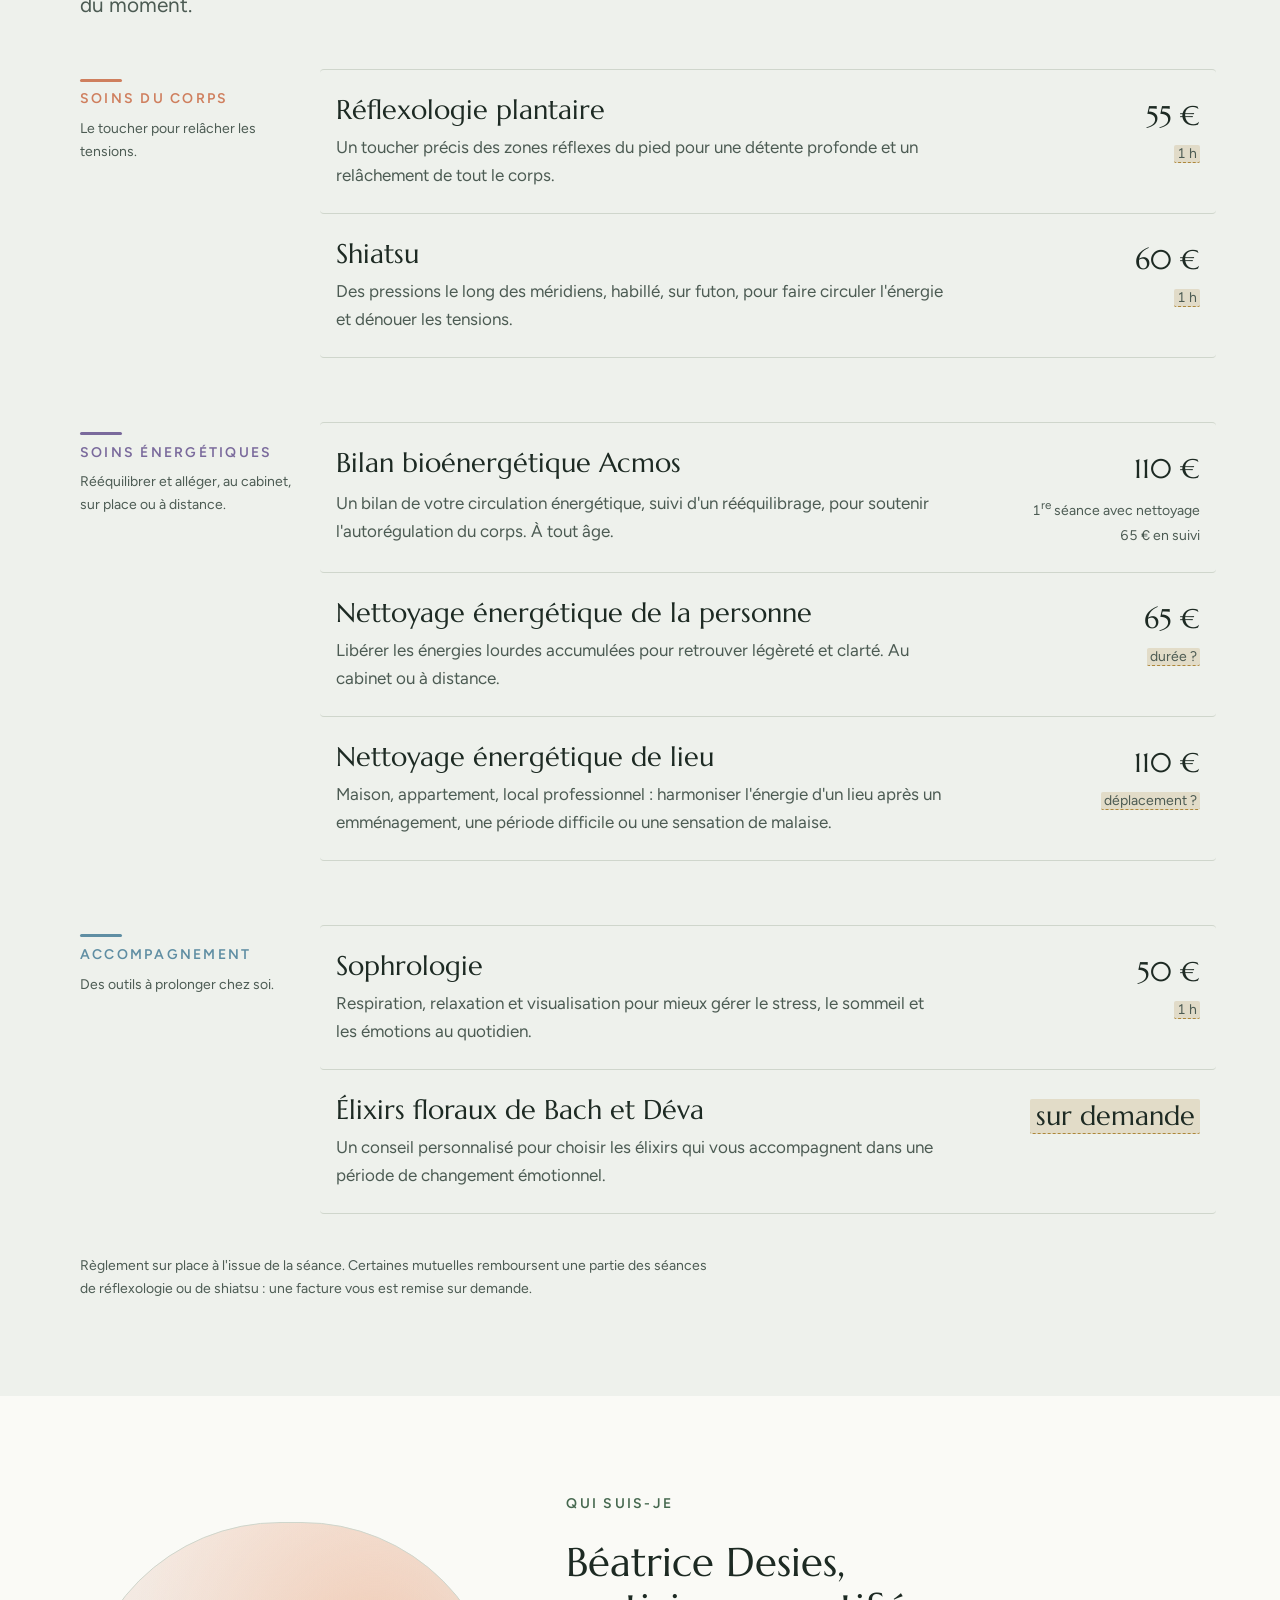
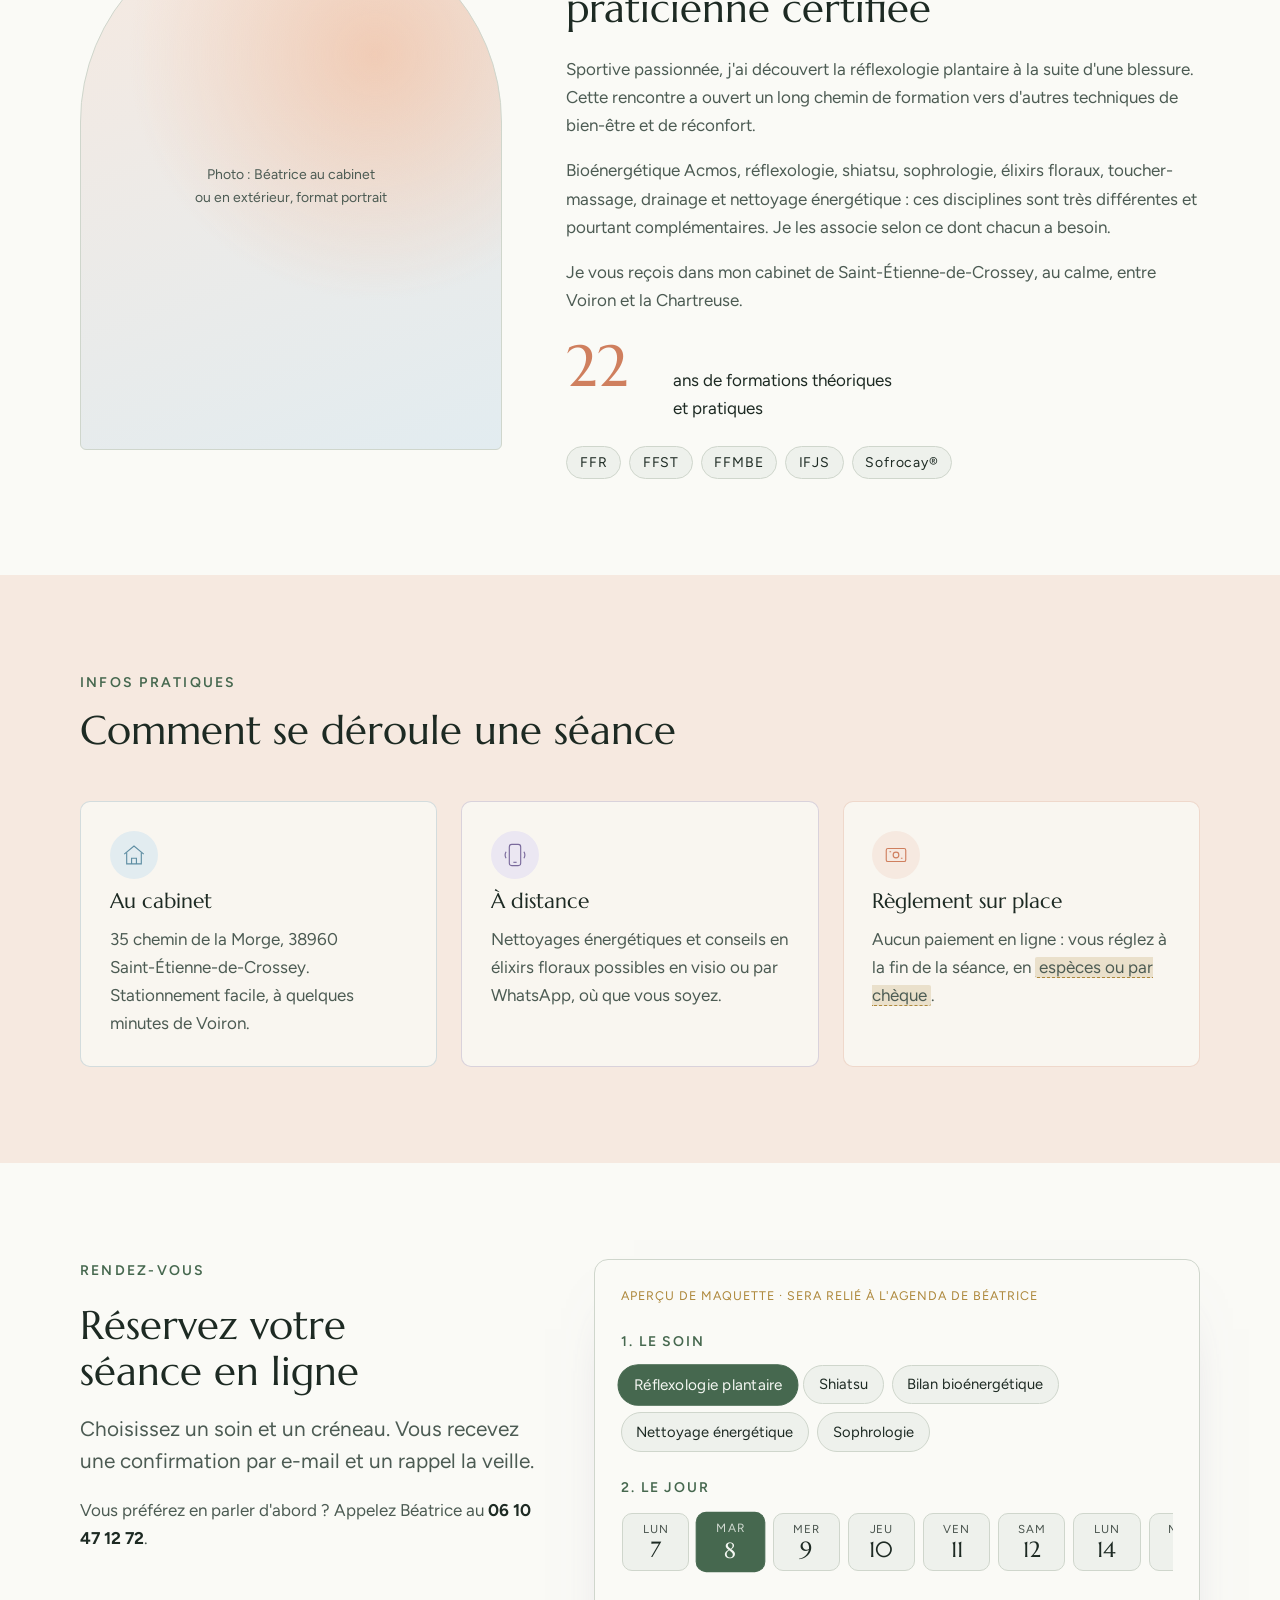
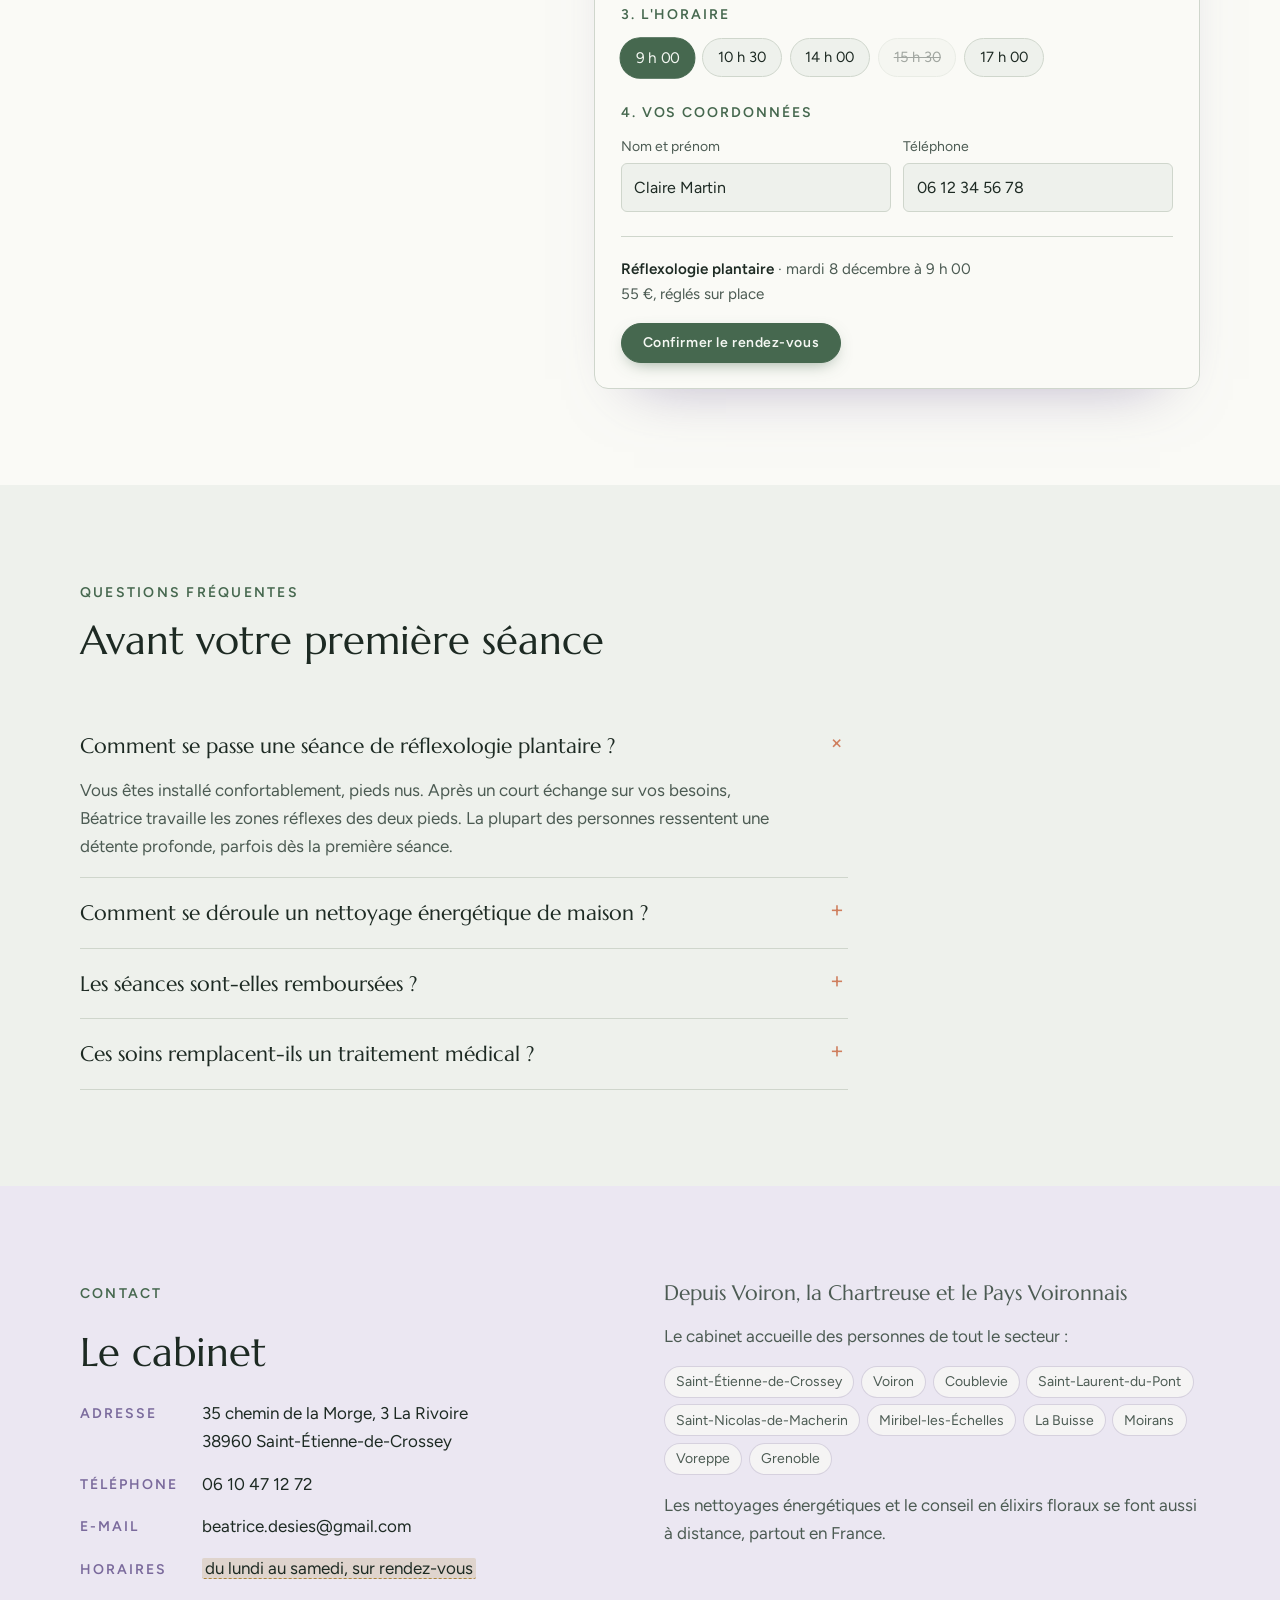
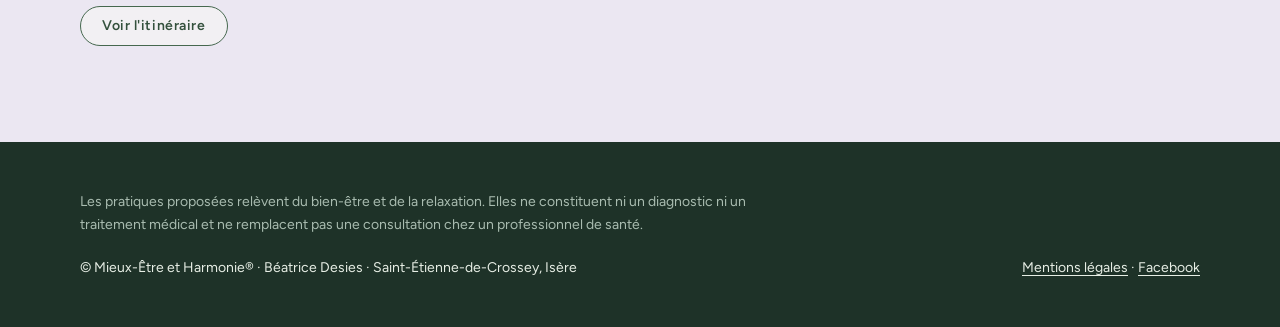
==== commit af26cf52: "Direction artistique plus vivante : palette élargie et animations Palette « aube sur la Chartreuse »" ====
--- a/index.html
+++ b/index.html
@@ -18,6 +18,7 @@
 <link rel="preconnect" href="https://fonts.gstatic.com" crossorigin>
 <link rel="stylesheet" href="https://fonts.googleapis.com/css2?family=Figtree:wght@400;500;600&family=Marcellus&display=swap">
 <link rel="stylesheet" href="assets/style.css">
+<script>document.documentElement.classList.add('js')</script>
 <script type="application/ld+json">
 {
   "@context": "https://schema.org",
@@ -78,13 +79,15 @@
 
 <main>
   <section class="hero" aria-labelledby="titre">
+    <div class="sun" aria-hidden="true"></div>
+    <canvas class="motes" aria-hidden="true"></canvas>
     <div class="wrap">
       <div class="hero-text">
         <p class="eyebrow">Au pied de la Chartreuse · Isère</p>
         <h1 id="titre">Réflexologie, shiatsu et <em>soins énergétiques</em> près de Voiron</h1>
         <p class="lead">Un cabinet au calme à Saint-Étienne-de-Crossey pour relâcher les tensions, retrouver de l'énergie et prendre soin de votre équilibre intérieur.</p>
         <div class="hero-actions">
-          <a class="btn btn-primary" href="#rendez-vous">Réserver une séance</a>
+          <a class="btn btn-primary" href="#rendez-vous">Réserver une séance <span class="arrow">→</span></a>
           <a class="btn btn-ghost" href="#soins">Découvrir les soins</a>
         </div>
         <p class="hero-place"><span>Praticienne certifiée</span><span>Plus de 23 ans de formation</span><span>Au cabinet ou à distance</span></p>
@@ -94,51 +97,51 @@
       </div>
     </div>
     <svg class="ridges" viewBox="0 0 1440 240" preserveAspectRatio="none" aria-hidden="true">
-      <path fill="var(--ridge-1)" d="M0 150 L140 118 L270 92 L390 74 L470 62 L520 40 L700 37 L716 64 L820 92 L960 72 L1090 44 L1175 30 L1265 60 L1440 82 V240 H0Z"/>
-      <path fill="var(--ridge-2)" d="M0 172 C200 132 300 124 430 142 S650 108 770 122 S1010 152 1130 122 S1340 112 1440 132 V240 H0Z"/>
-      <path fill="var(--ridge-3)" d="M0 202 C180 172 330 166 490 186 S770 160 910 176 S1210 196 1440 170 V240 H0Z"/>
-      <path fill="var(--paper)" d="M0 228 C240 208 430 216 630 223 S1010 206 1210 216 S1390 224 1440 220 V240 H0Z"/>
+      <path data-depth="0.18" fill="var(--ridge-1)" d="M0 150 L140 118 L270 92 L390 74 L470 62 L520 40 L700 37 L716 64 L820 92 L960 72 L1090 44 L1175 30 L1265 60 L1440 82 V240 H0Z"/>
+      <path data-depth="0.11" fill="var(--ridge-2)" d="M0 172 C200 132 300 124 430 142 S650 108 770 122 S1010 152 1130 122 S1340 112 1440 132 V240 H0Z"/>
+      <path data-depth="0.05" fill="var(--ridge-3)" d="M0 202 C180 172 330 166 490 186 S770 160 910 176 S1210 196 1440 170 V240 H0Z"/>
+      <path fill="var(--forest)" d="M0 228 C240 208 430 216 630 223 S1010 206 1210 216 S1390 224 1440 220 V240 H0Z"/>
     </svg>
   </section>
 
-  <section class="band band-paper" aria-labelledby="equilibre">
+  <section class="band band-forest" aria-labelledby="equilibre">
     <div class="wrap triad">
-      <svg class="ripples" viewBox="0 0 200 200" aria-hidden="true" fill="none" stroke="var(--moss)">
-        <circle cx="100" cy="100" r="96" stroke-width="1" opacity=".25" class="ripple r3"/>
-        <circle cx="100" cy="100" r="64" stroke-width="1" opacity=".5" class="ripple r2"/>
-        <circle cx="100" cy="100" r="32" stroke-width="1.2" class="ripple r1"/>
-        <circle cx="100" cy="100" r="5" fill="var(--lichen)" stroke="none"/>
+      <svg class="ripples reveal" viewBox="0 0 200 200" aria-hidden="true" fill="none">
+        <circle cx="100" cy="100" r="94" stroke="var(--sky)" stroke-width="1.2" opacity=".7" class="ripple r3"/>
+        <circle cx="100" cy="100" r="63" stroke="var(--heather)" stroke-width="1.4" opacity=".85" class="ripple r2"/>
+        <circle cx="100" cy="100" r="32" stroke="var(--dawn)" stroke-width="1.6" class="ripple r1"/>
+        <circle cx="100" cy="100" r="6" fill="var(--gold)"/>
       </svg>
       <div style="display:grid; gap:2.2rem; min-width:0">
-        <h2 id="equilibre" class="quote">Tout est une question d'équilibre énergétique.</h2>
+        <h2 id="equilibre" class="quote reveal">Tout est une question d'équilibre énergétique.</h2>
         <div class="triad-list">
-          <div><strong>Soi avec soi</strong><p>Écouter son corps, apaiser le mental, libérer les tensions accumulées.</p></div>
-          <div><strong>Soi avec les autres</strong><p>Retrouver une relation plus sereine à son entourage et à ses émotions.</p></div>
-          <div><strong>Soi avec l'univers</strong><p>Se reconnecter à la nature, aux saisons et à son énergie vitale.</p></div>
-        </div>
-        <p><a href="philosophie.html">Lire la philosophie du cabinet →</a></p>
+          <div class="c-dawn reveal" style="--d:.1s"><strong>Soi avec soi</strong><p>Écouter son corps, apaiser le mental, libérer les tensions accumulées.</p></div>
+          <div class="c-heather reveal" style="--d:.25s"><strong>Soi avec les autres</strong><p>Retrouver une relation plus sereine à son entourage et à ses émotions.</p></div>
+          <div class="c-sky reveal" style="--d:.4s"><strong>Soi avec l'univers</strong><p>Se reconnecter à la nature, aux saisons et à son énergie vitale.</p></div>
+        </div>
+        <p class="reveal" style="--d:.5s"><a href="philosophie.html">Lire la philosophie du cabinet →</a></p>
       </div>
     </div>
   </section>
 
   <section class="band" id="soins" aria-labelledby="soins-titre">
     <div class="wrap">
-      <div class="section-head">
+      <div class="section-head reveal">
         <p class="eyebrow">Carte des soins</p>
         <h2 id="soins-titre">Des soins adaptés à chacun</h2>
         <p class="lead">Les disciplines se complètent : chaque séance est ajustée à vos besoins du moment.</p>
       </div>
 
       <div class="menu">
-        <div class="menu-group">
-          <h3>Soins du corps</h3>
+        <div class="menu-group c-dawn">
+          <div class="group-head reveal"><h3>Soins du corps</h3><p>Le toucher pour relâcher les tensions.</p></div>
           <div class="menu-items">
-            <article class="soin">
+            <article class="soin reveal">
               <h4>Réflexologie plantaire</h4>
               <p>Un toucher précis des zones réflexes du pied pour une détente profonde et un relâchement de tout le corps.</p>
               <div class="price"><b>55 €</b><small><span class="todo">1 h</span></small></div>
             </article>
-            <article class="soin">
+            <article class="soin reveal">
               <h4>Shiatsu</h4>
               <p>Des pressions le long des méridiens, habillé, sur futon, pour faire circuler l'énergie et dénouer les tensions.</p>
               <div class="price"><b>60 €</b><small><span class="todo">1 h</span></small></div>
@@ -146,20 +149,20 @@
           </div>
         </div>
 
-        <div class="menu-group">
-          <h3>Soins énergétiques</h3>
+        <div class="menu-group c-heather">
+          <div class="group-head reveal"><h3>Soins énergétiques</h3><p>Rééquilibrer et alléger, au cabinet, sur place ou à distance.</p></div>
           <div class="menu-items">
-            <article class="soin">
+            <article class="soin reveal">
               <h4>Bilan bioénergétique Acmos</h4>
               <p>Un bilan de votre circulation énergétique, suivi d'un rééquilibrage, pour soutenir l'autorégulation du corps. À tout âge.</p>
               <div class="price"><b>110 €</b><small>1<sup>re</sup> séance avec nettoyage</small><small>65 € en suivi</small></div>
             </article>
-            <article class="soin">
+            <article class="soin reveal">
               <h4>Nettoyage énergétique de la personne</h4>
               <p>Libérer les énergies lourdes accumulées pour retrouver légèreté et clarté. Au cabinet ou à distance.</p>
               <div class="price"><b>65 €</b><small><span class="todo">durée ?</span></small></div>
             </article>
-            <article class="soin">
+            <article class="soin reveal">
               <h4>Nettoyage énergétique de lieu</h4>
               <p>Maison, appartement, local professionnel : harmoniser l'énergie d'un lieu après un emménagement, une période difficile ou une sensation de malaise.</p>
               <div class="price"><b>110 €</b><small><span class="todo">déplacement ?</span></small></div>
@@ -167,15 +170,15 @@
           </div>
         </div>
 
-        <div class="menu-group">
-          <h3>Accompagnement</h3>
+        <div class="menu-group c-sky">
+          <div class="group-head reveal"><h3>Accompagnement</h3><p>Des outils à prolonger chez soi.</p></div>
           <div class="menu-items">
-            <article class="soin">
+            <article class="soin reveal">
               <h4>Sophrologie</h4>
               <p>Respiration, relaxation et visualisation pour mieux gérer le stress, le sommeil et les émotions au quotidien.</p>
               <div class="price"><b>50 €</b><small><span class="todo">1 h</span></small></div>
             </article>
-            <article class="soin">
+            <article class="soin reveal">
               <h4>Élixirs floraux de Bach et Déva</h4>
               <p>Un conseil personnalisé pour choisir les élixirs qui vous accompagnent dans une période de changement émotionnel.</p>
               <div class="price"><b><span class="todo">sur demande</span></b></div>
@@ -189,8 +192,8 @@
 
   <section class="band band-paper" id="qui-suis-je" aria-labelledby="about-titre">
     <div class="wrap about">
-      <div class="photo-ph">Photo : Béatrice au cabinet<br>ou en extérieur, format portrait</div>
-      <div class="about-text">
+      <div class="photo-ph reveal">Photo : Béatrice au cabinet<br>ou en extérieur, format portrait</div>
+      <div class="about-text reveal" style="--d:.15s">
         <p class="eyebrow">Qui suis-je</p>
         <h2 id="about-titre">Béatrice Desies, praticienne certifiée</h2>
         <div class="prose">
@@ -198,7 +201,7 @@
           <p>Bioénergétique Acmos, réflexologie, shiatsu, sophrologie, élixirs floraux, toucher-massage, drainage et nettoyage énergétique : ces disciplines sont très différentes et pourtant complémentaires. Je les associe selon ce dont chacun a besoin.</p>
           <p>Je vous reçois dans mon cabinet de Saint-Étienne-de-Crossey, au calme, entre Voiron et la Chartreuse.</p>
         </div>
-        <div class="stat"><b>23</b><span>ans de formations théoriques<br>et pratiques</span></div>
+        <div class="stat"><b data-count="23">23</b><span>ans de formations théoriques<br>et pratiques</span></div>
         <ul class="certs" aria-label="Fédérations et certifications">
           <li>FFR</li><li>FFST</li><li>FFMBE</li><li>IFJS</li><li>Sofrocay®</li>
         </ul>
@@ -206,25 +209,25 @@
     </div>
   </section>
 
-  <section class="band" aria-labelledby="pratique-titre">
+  <section class="band band-dawn" aria-labelledby="pratique-titre">
     <div class="wrap">
-      <div class="section-head">
+      <div class="section-head reveal">
         <p class="eyebrow">Infos pratiques</p>
         <h2 id="pratique-titre">Comment se déroule une séance</h2>
       </div>
       <div class="practical">
-        <div>
-          <svg viewBox="0 0 32 32" fill="none" stroke="currentColor" stroke-width="1.4" aria-hidden="true"><path d="M4 15 16 5l12 10"/><path d="M7 13v14h18V13"/><path d="M13 27v-7h6v7"/></svg>
+        <div class="c-sky reveal" style="--d:0s">
+          <span class="icon"><svg viewBox="0 0 32 32" fill="none" stroke="currentColor" stroke-width="1.4" aria-hidden="true"><path d="M4 15 16 5l12 10"/><path d="M7 13v14h18V13"/><path d="M13 27v-7h6v7"/></svg></span>
           <h3>Au cabinet</h3>
           <p>35 chemin de la Morge, 38960 Saint-Étienne-de-Crossey. Stationnement facile, à quelques minutes de Voiron.</p>
         </div>
-        <div>
-          <svg viewBox="0 0 32 32" fill="none" stroke="currentColor" stroke-width="1.4" aria-hidden="true"><rect x="9" y="3" width="14" height="26" rx="3"/><path d="M14 25h4"/><path d="M5 12a8 8 0 0 0 0 8M27 12a8 8 0 0 1 0 8"/></svg>
+        <div class="c-heather reveal" style="--d:.12s">
+          <span class="icon"><svg viewBox="0 0 32 32" fill="none" stroke="currentColor" stroke-width="1.4" aria-hidden="true"><rect x="9" y="3" width="14" height="26" rx="3"/><path d="M14 25h4"/><path d="M5 12a8 8 0 0 0 0 8M27 12a8 8 0 0 1 0 8"/></svg></span>
           <h3>À distance</h3>
           <p>Nettoyages énergétiques et conseils en élixirs floraux possibles en visio ou par WhatsApp, où que vous soyez.</p>
         </div>
-        <div>
-          <svg viewBox="0 0 32 32" fill="none" stroke="currentColor" stroke-width="1.4" aria-hidden="true"><rect x="4" y="8" width="24" height="16" rx="2"/><circle cx="16" cy="16" r="3.5"/><path d="M8 12h2M22 20h2"/></svg>
+        <div class="c-dawn reveal" style="--d:.24s">
+          <span class="icon"><svg viewBox="0 0 32 32" fill="none" stroke="currentColor" stroke-width="1.4" aria-hidden="true"><rect x="4" y="8" width="24" height="16" rx="2"/><circle cx="16" cy="16" r="3.5"/><path d="M8 12h2M22 20h2"/></svg></span>
           <h3>Règlement sur place</h3>
           <p>Aucun paiement en ligne : vous réglez à la fin de la séance, en <span class="todo">espèces ou par chèque</span>.</p>
         </div>
@@ -234,14 +237,14 @@
 
   <section class="band band-paper" id="rendez-vous" aria-labelledby="rdv-titre">
     <div class="wrap booking">
-      <div class="booking-intro">
+      <div class="booking-intro reveal">
         <p class="eyebrow">Rendez-vous</p>
         <h2 id="rdv-titre">Réservez votre séance en ligne</h2>
         <p class="lead">Choisissez un soin et un créneau. Vous recevez une confirmation par e-mail et un rappel la veille.</p>
         <p style="color:var(--ink-soft)">Vous préférez en parler d'abord ? Appelez Béatrice au <strong style="color:var(--ink)">06 10 47 12 72</strong>.</p>
       </div>
 
-      <form class="booker" id="booker" novalidate>
+      <form class="booker reveal" id="booker" novalidate style="--d:.15s">
         <p class="mock-flag">Aperçu de maquette · sera relié à l'agenda de Béatrice</p>
         <fieldset>
           <legend>1. Le soin</legend>
@@ -273,11 +276,11 @@
 
   <section class="band" aria-labelledby="faq-titre">
     <div class="wrap">
-      <div class="section-head">
+      <div class="section-head reveal">
         <p class="eyebrow">Questions fréquentes</p>
         <h2 id="faq-titre">Avant votre première séance</h2>
       </div>
-      <div class="faq">
+      <div class="faq reveal">
         <details open>
           <summary>Comment se passe une séance de réflexologie plantaire ?</summary>
           <p>Vous êtes installé confortablement, pieds nus. Après un court échange sur vos besoins, Béatrice travaille les zones réflexes des deux pieds. La plupart des personnes ressentent une détente profonde, parfois dès la première séance.</p>
@@ -298,9 +301,9 @@
     </div>
   </section>
 
-  <section class="band band-paper" id="contact" aria-labelledby="contact-titre">
+  <section class="band band-heather" id="contact" aria-labelledby="contact-titre">
     <div class="wrap contact">
-      <div style="display:grid; gap:1.5rem; align-content:start; min-width:0">
+      <div class="reveal" style="display:grid; gap:1.5rem; align-content:start; min-width:0">
         <p class="eyebrow">Contact</p>
         <h2 id="contact-titre">Le cabinet</h2>
         <dl>
@@ -311,9 +314,10 @@
         </dl>
         <p><a class="btn btn-ghost" href="https://www.google.com/maps/search/?api=1&amp;query=35+chemin+de+la+Morge+38960+Saint-%C3%89tienne-de-Crossey" target="_blank" rel="noopener">Voir l'itinéraire</a></p>
       </div>
-      <div class="zone">
+      <div class="zone reveal" style="--d:.15s">
         <h3>Depuis Voiron, la Chartreuse et le Pays Voironnais</h3>
-        <p>Le cabinet accueille des personnes de Saint-Étienne-de-Crossey, Voiron, Coublevie, Saint-Laurent-du-Pont, Saint-Nicolas-de-Macherin, Miribel-les-Échelles, La Buisse, Moirans, Voreppe et de l'agglomération grenobloise.</p>
+        <p>Le cabinet accueille des personnes de tout le secteur :</p>
+        <ul class="towns"><li>Saint-Étienne-de-Crossey</li><li>Voiron</li><li>Coublevie</li><li>Saint-Laurent-du-Pont</li><li>Saint-Nicolas-de-Macherin</li><li>Miribel-les-Échelles</li><li>La Buisse</li><li>Moirans</li><li>Voreppe</li><li>Grenoble</li></ul>
         <p>Les nettoyages énergétiques et le conseil en élixirs floraux se font aussi à distance, partout en France.</p>
       </div>
     </div>
--- a/assets/style.css
+++ b/assets/style.css
@@ -1,63 +1,82 @@
 /* Mieux-Être et Harmonie — feuille de style commune
-   Concept : « Sentier de Chartreuse » — une page calme qui descend comme un chemin,
-   brume vert-de-gris, crêtes calcaires du massif, une seule touche dorée (lichen). */
+   Concept : « Aube sur la Chartreuse » — la lumière rose-orangé du matin sur les crêtes calcaires,
+   des lointains bleu-lavande, des premiers plans verts. Trois couleurs codent les trois équilibres
+   et les trois familles de soins : aube (corps / soi), bruyère (énergie / les autres), ciel (accompagnement / l'univers). */
 :root {
-  --mist: #edf0ea;        /* fond : brume du matin */
-  --paper: #f8f9f5;       /* surfaces claires */
-  --ink: #1d2a23;         /* texte principal : sapin profond */
-  --ink-soft: #4c5b53;    /* texte secondaire */
-  --moss: #46684f;        /* accent : mousse */
+  --mist: #eef1ec;        /* fond principal */
+  --paper: #fafaf6;       /* bandes claires */
+  --ink: #1d2a23;
+  --ink-soft: #4c5b53;
+  --moss: #46684f;        /* ancre verte */
   --moss-strong: #34513d;
-  --lichen: #a08549;      /* touche chaude, avec parcimonie */
-  --line: #cdd5ca;
-  --ridge-1: #d9e0d6;
-  --ridge-2: #bfcbbd;
-  --ridge-3: #97a99a;
-  --ridge-4: #5f7765;
   --on-moss: #f4f7f2;
+  --dawn: #cf7f5e;        /* alpenglow : lumière d'aube sur le calcaire */
+  --dawn-soft: #f6e9e0;
+  --heather: #7a6a9c;     /* bruyère, lavande : l'énergie */
+  --heather-soft: #ebe7f2;
+  --sky: #5f8ea3;         /* ciel d'altitude */
+  --sky-soft: #e2ecf0;
+  --gold: #ad873a;
+  --line: #cfd6cc;
+  --forest: #1e3228;      /* bande sombre */
+  --on-forest: #e7eee5;
+  --on-forest-soft: #a9bcb0;
+  --sky-top: #eef1ec;
+  --sky-mid: #f1e9ee;
+  --sky-low: #f6e2d6;
+  --sun: #f2b896;
+  --ridge-1: #cfd2e4;
+  --ridge-2: #a8bccb;
+  --ridge-3: #8ea893;
 
   --font-display: "Marcellus", "Cormorant Garamond", Georgia, serif;
   --font-body: "Figtree", "Segoe UI", system-ui, -apple-system, sans-serif;
-
   --step--1: 0.875rem;
   --step-0: 1.0625rem;
   --step-1: 1.3rem;
   --step-2: 1.7rem;
-  --step-3: 2.3rem;
-  --step-4: clamp(2.3rem, 5.2vw, 3.6rem);
-
+  --step-3: clamp(1.9rem, 3.4vw, 2.5rem);
+  --step-4: clamp(2.4rem, 5.4vw, 3.8rem);
   --radius: 6px;
   --wrap: 72rem;
+  --ease: cubic-bezier(.22, .8, .24, 1);
 }
 @media (prefers-color-scheme: dark) {
   :root:not([data-theme="light"]) {
-    --mist: #121a16; --paper: #18221d; --ink: #e2e9e1; --ink-soft: #a7b5ab;
-    --moss: #8fb597; --moss-strong: #a9cbb0; --lichen: #cdb47c; --line: #2b3a31;
-    --ridge-1: #1f2d26; --ridge-2: #27392f; --ridge-3: #32493c; --ridge-4: #3f594a;
-    --on-moss: #102017; color-scheme: dark;
+    --mist: #121a16; --paper: #17201c; --ink: #e2e9e1; --ink-soft: #a7b5ab;
+    --moss: #8fb597; --moss-strong: #abcdb2; --on-moss: #102017;
+    --dawn: #e59f80; --dawn-soft: #2a201b; --heather: #b3a5d6; --heather-soft: #211e2b;
+    --sky: #93bdd0; --sky-soft: #172329; --gold: #d4b26d; --line: #2b3a31;
+    --forest: #0c130f; --on-forest: #e2e9e1; --on-forest-soft: #9fb2a6;
+    --sky-top: #121a16; --sky-mid: #1a1a28; --sky-low: #2a1f27; --sun: #77729a;
+    --ridge-1: #272a3f; --ridge-2: #22323d; --ridge-3: #283c31;
+    color-scheme: dark;
   }
 }
 :root[data-theme="dark"] {
-  --mist: #121a16; --paper: #18221d; --ink: #e2e9e1; --ink-soft: #a7b5ab;
-  --moss: #8fb597; --moss-strong: #a9cbb0; --lichen: #cdb47c; --line: #2b3a31;
-  --ridge-1: #1f2d26; --ridge-2: #27392f; --ridge-3: #32493c; --ridge-4: #3f594a;
-  --on-moss: #102017; color-scheme: dark;
+  --mist: #121a16; --paper: #17201c; --ink: #e2e9e1; --ink-soft: #a7b5ab;
+  --moss: #8fb597; --moss-strong: #abcdb2; --on-moss: #102017;
+  --dawn: #e59f80; --dawn-soft: #2a201b; --heather: #b3a5d6; --heather-soft: #211e2b;
+  --sky: #93bdd0; --sky-soft: #172329; --gold: #d4b26d; --line: #2b3a31;
+  --forest: #0c130f; --on-forest: #e2e9e1; --on-forest-soft: #9fb2a6;
+  --sky-top: #121a16; --sky-mid: #1a1a28; --sky-low: #2a1f27; --sun: #77729a;
+  --ridge-1: #272a3f; --ridge-2: #22323d; --ridge-3: #283c31;
+  color-scheme: dark;
 }
 
 *, *::before, *::after { box-sizing: border-box; }
 html { scroll-behavior: smooth; }
-@media (prefers-reduced-motion: reduce) { html { scroll-behavior: auto; } *, *::before, *::after { animation: none !important; transition: none !important; } }
 body {
   margin: 0; background: var(--mist); color: var(--ink);
   font-family: var(--font-body); font-size: var(--step-0); line-height: 1.65;
-  -webkit-font-smoothing: antialiased;
+  -webkit-font-smoothing: antialiased; overflow-x: hidden;
 }
 img { max-width: 100%; display: block; }
 a { color: var(--moss-strong); text-underline-offset: 3px; }
-a:focus-visible, button:focus-visible, input:focus-visible, summary:focus-visible, select:focus-visible {
-  outline: 2px solid var(--lichen); outline-offset: 3px; border-radius: 3px;
-}
-h1, h2, h3 { font-family: var(--font-display); font-weight: 400; line-height: 1.15; text-wrap: balance; margin: 0; }
+a:focus-visible, button:focus-visible, input:focus-visible, summary:focus-visible {
+  outline: 2px solid var(--gold); outline-offset: 3px; border-radius: 3px;
+}
+h1, h2, h3, h4 { font-family: var(--font-display); font-weight: 400; line-height: 1.15; text-wrap: balance; margin: 0; }
 h1 { font-size: var(--step-4); letter-spacing: -0.01em; }
 h2 { font-size: var(--step-3); }
 h3 { font-size: var(--step-1); }
@@ -67,43 +86,57 @@
   padding-left: max(16px, env(safe-area-inset-left, 0px));
   padding-right: max(16px, env(safe-area-inset-right, 0px));
 }
-.eyebrow {
-  font-size: var(--step--1); letter-spacing: 0.16em; text-transform: uppercase;
-  color: var(--moss); font-weight: 600;
-}
+.eyebrow { font-size: var(--step--1); letter-spacing: 0.16em; text-transform: uppercase; color: var(--moss); font-weight: 600; }
 .lead { font-size: var(--step-1); color: var(--ink-soft); line-height: 1.55; max-width: 36em; }
 .prose { max-width: 38em; display: grid; gap: 1em; color: var(--ink-soft); }
-.todo { /* contenu à confirmer par Béatrice — visible uniquement dans la maquette */
-  background: color-mix(in srgb, var(--lichen) 18%, transparent);
-  border-bottom: 1px dashed var(--lichen); padding: 0 0.2em; border-radius: 2px;
-}
+.todo { /* contenu à confirmer par Béatrice */
+  background: color-mix(in srgb, var(--gold) 20%, transparent);
+  border-bottom: 1px dashed var(--gold); padding: 0 0.2em; border-radius: 2px;
+}
+
+/* Couleurs des trois familles */
+.c-dawn { --c: var(--dawn); --c-soft: var(--dawn-soft); }
+.c-heather { --c: var(--heather); --c-soft: var(--heather-soft); }
+.c-sky { --c: var(--sky); --c-soft: var(--sky-soft); }
 
 /* Boutons */
 .btn {
-  display: inline-flex; align-items: center; gap: 0.5em; padding: 0.8em 1.4em;
+  display: inline-flex; align-items: center; gap: 0.5em; padding: 0.85em 1.5em;
   border-radius: 999px; font: 600 var(--step--1)/1 var(--font-body); letter-spacing: 0.04em;
-  text-decoration: none; border: 1px solid var(--moss); cursor: pointer; transition: background .2s, color .2s;
-}
-.btn-primary { background: var(--moss); color: var(--on-moss); }
-.btn-primary:hover { background: var(--moss-strong); border-color: var(--moss-strong); }
-.btn-ghost { background: transparent; color: var(--moss-strong); }
-.btn-ghost:hover { background: color-mix(in srgb, var(--moss) 10%, transparent); }
+  text-decoration: none; border: 1px solid var(--moss); cursor: pointer;
+  transition: background .25s, color .25s, transform .25s var(--ease), box-shadow .25s;
+}
+.btn:hover { transform: translateY(-2px); }
+.btn-primary { background: var(--moss); color: var(--on-moss); box-shadow: 0 6px 18px -8px color-mix(in srgb, var(--moss) 70%, transparent); }
+.btn-primary:hover { background: var(--moss-strong); border-color: var(--moss-strong); box-shadow: 0 10px 24px -10px color-mix(in srgb, var(--moss) 80%, transparent); }
+.btn-ghost { background: color-mix(in srgb, var(--paper) 50%, transparent); color: var(--moss-strong); }
+.btn-ghost:hover { background: var(--paper); }
+.btn .arrow { transition: transform .25s var(--ease); }
+.btn:hover .arrow { transform: translateX(3px); }
 
 /* En-tête */
 body::before { content: ""; position: fixed; inset: 0 0 auto; height: env(safe-area-inset-top, 0px); z-index: 10; background: var(--mist); }
 .site-header {
   position: sticky; top: env(safe-area-inset-top, 0px); z-index: 5;
-  background: color-mix(in srgb, var(--mist) 88%, transparent);
-  backdrop-filter: blur(10px); border-bottom: 1px solid color-mix(in srgb, var(--line) 60%, transparent);
-}
-.site-header .wrap { display: flex; align-items: center; justify-content: space-between; gap: 1rem; padding-block: 0.85rem; }
+  background: color-mix(in srgb, var(--mist) 70%, transparent);
+  backdrop-filter: blur(12px); -webkit-backdrop-filter: blur(12px);
+  border-bottom: 1px solid transparent; transition: background .3s, border-color .3s, box-shadow .3s;
+}
+.site-header.scrolled {
+  background: color-mix(in srgb, var(--mist) 92%, transparent);
+  border-bottom-color: var(--line); box-shadow: 0 8px 24px -18px rgb(0 0 0 / .35);
+}
+.site-header .wrap { display: flex; align-items: center; justify-content: space-between; gap: 1rem; padding-block: 0.9rem; transition: padding .3s; }
+.site-header.scrolled .wrap { padding-block: 0.6rem; }
 .brand { display: flex; align-items: center; gap: 0.7rem; text-decoration: none; color: var(--ink); }
-.brand-mark { width: 34px; height: 34px; flex: none; }
+.brand-mark { width: 36px; height: 36px; flex: none; transition: transform .8s var(--ease); }
+.brand:hover .brand-mark { transform: rotate(90deg); }
 .brand-name { font-family: var(--font-display); font-size: 1.2rem; line-height: 1.1; }
 .brand-name small { display: block; font-family: var(--font-body); font-size: 0.72rem; letter-spacing: 0.14em; text-transform: uppercase; color: var(--ink-soft); }
 .nav { display: flex; align-items: center; gap: 1.6rem; }
-.nav a { color: var(--ink); text-decoration: none; font-size: 0.95rem; }
-.nav a:hover, .nav a[aria-current="page"] { color: var(--moss); }
+.nav a:not(.btn) { color: var(--ink); text-decoration: none; font-size: 0.95rem; position: relative; padding-block: 0.2rem; }
+.nav a:not(.btn)::after { content: ""; position: absolute; left: 0; right: 0; bottom: -2px; height: 1px; background: var(--dawn); transform: scaleX(0); transform-origin: left; transition: transform .35s var(--ease); }
+.nav a:not(.btn):hover::after, .nav a[aria-current="page"]::after { transform: scaleX(1); }
 .nav .btn { color: var(--on-moss); }
 .nav-toggle { display: none; background: none; border: 1px solid var(--line); color: var(--ink); border-radius: 999px; padding: 0.5em 1em; font: inherit; font-size: 0.9rem; cursor: pointer; }
 @media (max-width: 860px) {
@@ -111,135 +144,198 @@
   .nav { display: none; position: absolute; inset: 100% 0 auto; flex-direction: column; align-items: stretch; gap: 0;
     background: var(--paper); border-bottom: 1px solid var(--line);
     padding: 0.5rem max(16px, env(safe-area-inset-right, 0px)) 1rem max(16px, env(safe-area-inset-left, 0px)); }
-  .nav.open { display: flex; }
-  .nav a { padding: 0.75rem 0; border-bottom: 1px solid var(--line); }
-  .nav .btn { margin-top: 0.8rem; justify-content: center; border-bottom: 1px solid var(--moss); }
-}
-
-/* Héros */
-.hero { position: relative; overflow: hidden; }
-.hero .wrap { display: grid; grid-template-columns: 1.25fr 0.75fr; gap: 3rem; align-items: center; padding-block: 4.5rem 9rem; position: relative; z-index: 1; }
+  .nav.open { display: flex; animation: drop .3s var(--ease); }
+  .nav a:not(.btn) { padding: 0.75rem 0; border-bottom: 1px solid var(--line); }
+  .nav a:not(.btn)::after { display: none; }
+  .nav .btn { margin-top: 0.8rem; justify-content: center; }
+}
+@keyframes drop { from { opacity: 0; transform: translateY(-8px); } }
+
+/* Héros : ciel d'aube, soleil, poussières de lumière, crêtes en parallaxe */
+.hero {
+  position: relative; overflow: hidden; margin-top: -70px; padding-top: 70px;
+  background: linear-gradient(180deg, var(--sky-top) 0%, var(--sky-mid) 45%, var(--sky-low) 80%);
+}
+.sun {
+  position: absolute; width: clamp(220px, 30vw, 420px); aspect-ratio: 1; border-radius: 50%;
+  right: 18%; bottom: 60px; z-index: 0;
+  background: radial-gradient(circle, var(--sun) 0%, color-mix(in srgb, var(--sun) 45%, transparent) 38%, transparent 70%);
+  animation: rise 3.2s var(--ease) both;
+}
+@keyframes rise { from { transform: translateY(120px); opacity: 0; } }
+.motes { position: absolute; inset: 0; width: 100%; height: 100%; z-index: 0; pointer-events: none; }
+.hero .wrap { display: grid; grid-template-columns: 1.25fr 0.75fr; gap: 3rem; align-items: center; padding-block: 5rem 13rem; position: relative; z-index: 2; }
 .hero-text { display: grid; gap: 1.4rem; min-width: 0; }
-.hero-text h1 em { font-style: normal; color: var(--moss); }
+.hero-text h1 em { font-style: normal; background: linear-gradient(100deg, var(--moss) 10%, var(--heather) 90%); -webkit-background-clip: text; background-clip: text; color: transparent; }
 .hero-actions { display: flex; flex-wrap: wrap; gap: 0.8rem; }
 .hero-place { display: flex; flex-wrap: wrap; gap: 0.4rem 1.2rem; font-size: var(--step--1); color: var(--ink-soft); }
-.hero-place span::before { content: "◦ "; color: var(--lichen); }
+.hero-place span::before { content: "◦ "; color: var(--dawn); }
+.hero-text > * { animation: fadeUp 1s var(--ease) both; }
+.hero-text > :nth-child(2) { animation-delay: .12s; }
+.hero-text > :nth-child(3) { animation-delay: .24s; }
+.hero-text > :nth-child(4) { animation-delay: .36s; }
+.hero-text > :nth-child(5) { animation-delay: .48s; }
+@keyframes fadeUp { from { opacity: 0; transform: translateY(18px); } }
 .arch {
-  aspect-ratio: 4 / 5; width: 100%; max-width: 340px; justify-self: end; border-radius: 999px 999px var(--radius) var(--radius);
-  background: linear-gradient(170deg, var(--ridge-2), var(--ridge-3));
+  aspect-ratio: 4 / 5; width: 100%; max-width: 340px; justify-self: end;
+  border-radius: 999px 999px var(--radius) var(--radius);
+  background:
+    radial-gradient(circle at 50% 30%, color-mix(in srgb, var(--sun) 70%, transparent), transparent 55%),
+    linear-gradient(175deg, var(--heather-soft), color-mix(in srgb, var(--ridge-2) 80%, var(--dawn-soft)));
   display: grid; place-items: end center; padding: 1.5rem; text-align: center;
-  color: var(--ink); font-size: var(--step--1); border: 1px solid var(--line);
-}
-.arch span { background: color-mix(in srgb, var(--paper) 80%, transparent); padding: 0.35em 0.8em; border-radius: 999px; }
-.ridges { position: absolute; inset: auto 0 0; width: 100%; height: clamp(120px, 18vw, 240px); z-index: 0; }
+  color: var(--ink); font-size: var(--step--1); border: 1px solid color-mix(in srgb, var(--paper) 60%, transparent);
+  box-shadow: 0 30px 60px -30px color-mix(in srgb, var(--heather) 50%, transparent);
+  animation: fadeUp 1.2s .3s var(--ease) both;
+}
+.arch span { background: color-mix(in srgb, var(--paper) 85%, transparent); padding: 0.35em 0.8em; border-radius: 999px; }
+.ridges { position: absolute; inset: auto 0 -2px; width: 100%; height: clamp(140px, 20vw, 270px); z-index: 1; overflow: visible; }
+.ridges path { will-change: transform; }
 
 /* Sections */
 section { scroll-margin-top: 80px; }
-.band { padding-block: 5.5rem; }
+.band { padding-block: 6rem; position: relative; }
 .band-paper { background: var(--paper); }
+.band-dawn { background: var(--dawn-soft); }
+.band-heather { background: var(--heather-soft); }
+.band-forest { background: var(--forest); color: var(--on-forest); }
+.band-forest .eyebrow, .band-forest a { color: var(--on-forest-soft); }
 .section-head { display: grid; gap: 0.8rem; margin-bottom: 3rem; max-width: 42rem; }
 
-/* Triade de l'équilibre */
-.triad { display: grid; grid-template-columns: auto 1fr; gap: 3rem; align-items: center; }
-.ripples { width: min(260px, 60vw); height: auto; }
+/* Apparition au défilement (activée seulement si JS est présent) */
+.js .reveal { opacity: 0; transform: translateY(28px); transition: opacity .9s var(--ease), transform .9s var(--ease); transition-delay: var(--d, 0s); }
+.js .reveal.in { opacity: 1; transform: none; }
+
+/* Triade de l'équilibre (bande sombre) */
+.triad { display: grid; grid-template-columns: auto 1fr; gap: 4rem; align-items: center; }
+.ripples { width: min(280px, 64vw); height: auto; overflow: visible; }
+.ripple { transform-origin: 100px 100px; animation: breathe 8s ease-in-out infinite; }
+.ripple.r2 { animation-delay: .8s; }
+.ripple.r3 { animation-delay: 1.6s; }
+@keyframes breathe { 0%, 100% { transform: scale(1); } 50% { transform: scale(1.05); } }
 .triad-list { display: grid; grid-template-columns: repeat(3, minmax(0, 1fr)); gap: 2rem; }
-.triad-list div { display: grid; gap: 0.5rem; border-top: 1px solid var(--line); padding-top: 1.2rem; }
-.triad-list strong { font-family: var(--font-display); font-weight: 400; font-size: var(--step-1); }
-.triad-list p { color: var(--ink-soft); font-size: 0.98rem; }
-.quote { font-family: var(--font-display); font-size: var(--step-2); line-height: 1.3; max-width: 26em; }
-.quote::before { content: "« "; color: var(--lichen); }
-.quote::after { content: " »"; color: var(--lichen); }
+.triad-list > div { display: grid; gap: 0.5rem; border-top: 1px solid color-mix(in srgb, var(--c) 60%, transparent); padding-top: 1.2rem; align-content: start; }
+.triad-list strong { font-family: var(--font-display); font-weight: 400; font-size: var(--step-1); display: flex; align-items: center; gap: 0.6rem; }
+.triad-list strong::before { content: ""; width: 9px; height: 9px; border-radius: 50%; background: var(--c); box-shadow: 0 0 12px var(--c); }
+.triad-list p { color: var(--on-forest-soft); font-size: 0.98rem; }
+.quote { font-family: var(--font-display); font-size: clamp(1.7rem, 3.2vw, 2.4rem); line-height: 1.25; max-width: 24em; }
+.quote::before { content: "« "; color: var(--dawn); }
+.quote::after { content: " »"; color: var(--dawn); }
 
 /* Carte des soins */
-.menu { display: grid; gap: 3.5rem; }
+.menu { display: grid; gap: 4rem; }
 .menu-group { display: grid; grid-template-columns: 14rem 1fr; gap: 2rem; }
-.menu-group > h3 { font-family: var(--font-body); font-size: var(--step--1); letter-spacing: 0.16em; text-transform: uppercase; color: var(--moss); font-weight: 600; padding-top: 0.4rem; }
+.group-head { display: grid; gap: 0.6rem; align-content: start; padding-top: 0.6rem; }
+.group-head h3 { font-family: var(--font-body); font-size: var(--step--1); letter-spacing: 0.16em; text-transform: uppercase; color: var(--c); font-weight: 600; }
+.group-head::before { content: ""; width: 42px; height: 3px; border-radius: 3px; background: var(--c); }
+.group-head p { font-size: var(--step--1); color: var(--ink-soft); }
 .menu-items { display: grid; }
-.soin { display: grid; grid-template-columns: 1fr auto; gap: 0.4rem 2rem; padding-block: 1.4rem; border-bottom: 1px solid var(--line); }
+.soin {
+  display: grid; grid-template-columns: 1fr auto; gap: 0.4rem 2rem; padding: 1.5rem 1rem; margin-inline: -1rem;
+  border-bottom: 1px solid var(--line); border-radius: 4px; position: relative;
+  transition: background .35s, padding .35s var(--ease);
+}
 .soin:first-child { border-top: 1px solid var(--line); }
-.soin h4 { font-family: var(--font-display); font-weight: 400; font-size: var(--step-2); margin: 0; line-height: 1.2; }
+.soin::before { content: ""; position: absolute; left: 0; top: 18%; bottom: 18%; width: 2px; background: var(--c); transform: scaleY(0); transition: transform .35s var(--ease); }
+.soin:hover { background: var(--c-soft); padding-left: 1.6rem; }
+.soin:hover::before { transform: scaleY(1); }
+.soin h4 { font-size: var(--step-2); line-height: 1.2; }
 .soin p { color: var(--ink-soft); grid-column: 1; max-width: 36em; }
 .soin .price { grid-column: 2; grid-row: 1 / span 2; text-align: right; font-variant-numeric: tabular-nums; display: grid; align-content: start; gap: 0.2rem; }
 .price b { font-family: var(--font-display); font-weight: 400; font-size: var(--step-2); color: var(--ink); }
 .price small { color: var(--ink-soft); font-size: var(--step--1); }
-.soin .more { grid-column: 1; font-size: var(--step--1); }
-.menu-note { color: var(--ink-soft); font-size: var(--step--1); margin-top: 2rem; max-width: 46em; }
+.menu-note { color: var(--ink-soft); font-size: var(--step--1); margin-top: 2.5rem; max-width: 46em; }
 
 /* Qui suis-je */
-.about { display: grid; grid-template-columns: 0.8fr 1.2fr; gap: 4rem; align-items: start; }
+.about { display: grid; grid-template-columns: 0.8fr 1.2fr; gap: 4rem; align-items: center; }
 .photo-ph {
-  aspect-ratio: 4 / 5; max-width: 100%; border-radius: var(--radius); border: 1px dashed var(--ridge-3);
-  background: repeating-linear-gradient(135deg, transparent 0 14px, color-mix(in srgb, var(--ridge-2) 40%, transparent) 14px 15px);
+  aspect-ratio: 4 / 5; max-width: 100%; border-radius: 200px 200px var(--radius) var(--radius);
+  background: radial-gradient(circle at 70% 25%, color-mix(in srgb, var(--sun) 60%, transparent), transparent 50%),
+              linear-gradient(160deg, var(--dawn-soft), var(--sky-soft));
+  border: 1px solid var(--line);
   display: grid; place-items: center; text-align: center; padding: 1.5rem; color: var(--ink-soft); font-size: var(--step--1);
 }
 .about-text { display: grid; gap: 1.5rem; min-width: 0; }
 .stat { display: flex; align-items: baseline; gap: 0.8rem; }
-.stat b { font-family: var(--font-display); font-weight: 400; font-size: 3.4rem; line-height: 1; color: var(--moss); }
+.stat b { font-family: var(--font-display); font-weight: 400; font-size: 3.6rem; line-height: 1; color: var(--dawn); font-variant-numeric: tabular-nums; min-width: 2ch; }
 .certs { display: flex; flex-wrap: wrap; gap: 0.5rem; padding: 0; margin: 0; list-style: none; }
-.certs li { border: 1px solid var(--line); border-radius: 999px; padding: 0.3em 0.9em; font-size: var(--step--1); letter-spacing: 0.06em; background: var(--mist); }
+.certs li { border: 1px solid var(--line); border-radius: 999px; padding: 0.3em 0.9em; font-size: var(--step--1); letter-spacing: 0.06em; background: var(--mist); transition: border-color .25s, transform .25s var(--ease); }
+.certs li:hover { border-color: var(--heather); transform: translateY(-2px); }
 
 /* Infos pratiques */
-.practical { display: grid; grid-template-columns: repeat(3, minmax(0, 1fr)); gap: 2.5rem; }
-.practical div { display: grid; gap: 0.6rem; align-content: start; }
-.practical svg { width: 30px; height: 30px; color: var(--moss); }
+.practical { display: grid; grid-template-columns: repeat(3, minmax(0, 1fr)); gap: 1.5rem; }
+.practical > div {
+  display: grid; gap: 0.7rem; align-content: start; padding: 1.8rem; border-radius: 10px;
+  background: color-mix(in srgb, var(--paper) 75%, transparent); border: 1px solid color-mix(in srgb, var(--c) 25%, transparent);
+  transition: transform .35s var(--ease), box-shadow .35s;
+}
+.practical > div:hover { transform: translateY(-4px); box-shadow: 0 18px 40px -24px color-mix(in srgb, var(--c) 70%, transparent); }
+.practical .icon { width: 48px; height: 48px; border-radius: 50%; display: grid; place-items: center; background: var(--c-soft); color: var(--c); }
+.practical svg { width: 26px; height: 26px; }
 .practical p { color: var(--ink-soft); }
 
 /* Réservation (maquette) */
 .booking { display: grid; grid-template-columns: 1fr 1.3fr; gap: 3rem; align-items: start; }
 .booking-intro { display: grid; gap: 1.2rem; }
-.booker { background: var(--paper); border: 1px solid var(--line); border-radius: 12px; padding: 1.6rem; display: grid; gap: 1.5rem; min-width: 0; }
+.booker { background: var(--paper); border: 1px solid var(--line); border-radius: 14px; padding: 1.6rem; display: grid; gap: 1.5rem; min-width: 0; box-shadow: 0 30px 60px -40px color-mix(in srgb, var(--heather) 60%, transparent); }
 .booker fieldset { border: 0; margin: 0; padding: 0; display: grid; gap: 0.7rem; min-width: 0; }
 .booker legend { font-size: var(--step--1); letter-spacing: 0.14em; text-transform: uppercase; color: var(--moss); font-weight: 600; margin-bottom: 0.7rem; padding: 0; }
 .chips { display: flex; flex-wrap: wrap; gap: 0.5rem; }
 .chip { position: relative; }
 .chip input { position: absolute; opacity: 0; inset: 0; cursor: pointer; }
-.chip span { display: inline-block; border: 1px solid var(--line); border-radius: 999px; padding: 0.45em 1em; font-size: 0.92rem; background: var(--mist); transition: all .15s; }
-.chip input:checked + span { background: var(--moss); color: var(--on-moss); border-color: var(--moss); }
-.chip input:focus-visible + span { outline: 2px solid var(--lichen); outline-offset: 2px; }
+.chip span { display: inline-block; border: 1px solid var(--line); border-radius: 999px; padding: 0.45em 1em; font-size: 0.92rem; background: var(--mist); transition: background .2s, color .2s, border-color .2s, transform .2s var(--ease); }
+.chip:hover input:not(:disabled) + span { border-color: var(--moss); }
+.chip input:checked + span { background: var(--moss); color: var(--on-moss); border-color: var(--moss); transform: scale(1.04); }
+.chip input:focus-visible + span { outline: 2px solid var(--gold); outline-offset: 2px; }
 .chip input:disabled + span { opacity: 0.4; text-decoration: line-through; }
-.days { display: grid; grid-auto-flow: column; grid-auto-columns: 4.2rem; gap: 0.5rem; overflow-x: auto; padding-bottom: 0.4rem; }
+.days { display: grid; grid-auto-flow: column; grid-auto-columns: 4.2rem; gap: 0.5rem; overflow-x: auto; padding: 0.2rem 0.1rem 0.5rem; }
 .day span { display: grid; text-align: center; padding: 0.5em 0; line-height: 1.25; border-radius: 10px; }
-.day small { font-size: 0.72rem; letter-spacing: 0.08em; text-transform: uppercase; color: inherit; opacity: 0.8; }
+.day small { font-size: 0.72rem; letter-spacing: 0.08em; text-transform: uppercase; opacity: 0.8; }
 .day b { font-family: var(--font-display); font-weight: 400; font-size: 1.35rem; }
+#slots .chip { animation: fadeUp .4s var(--ease) both; }
 .field-row { display: grid; grid-template-columns: 1fr 1fr; gap: 0.8rem; }
 .field { display: grid; gap: 0.3rem; font-size: var(--step--1); color: var(--ink-soft); }
 .field input { font: inherit; font-size: 1rem; padding: 0.65em 0.8em; border: 1px solid var(--line); border-radius: var(--radius); background: var(--mist); color: var(--ink); min-width: 0; }
 .summary { border-top: 1px solid var(--line); padding-top: 1.2rem; display: flex; flex-wrap: wrap; justify-content: space-between; align-items: center; gap: 1rem; }
 .summary p { color: var(--ink-soft); font-size: 0.95rem; min-width: 0; }
 .summary strong { color: var(--ink); font-weight: 600; }
-.confirm { background: color-mix(in srgb, var(--moss) 12%, transparent); border: 1px solid var(--moss); border-radius: var(--radius); padding: 1rem 1.2rem; font-size: 0.95rem; }
-.mock-flag { font-size: 0.78rem; color: var(--lichen); letter-spacing: 0.08em; text-transform: uppercase; }
+.confirm { background: color-mix(in srgb, var(--moss) 12%, transparent); border: 1px solid var(--moss); border-radius: var(--radius); padding: 1rem 1.2rem; font-size: 0.95rem; animation: fadeUp .4s var(--ease) both; }
+.mock-flag { font-size: 0.78rem; color: var(--gold); letter-spacing: 0.08em; text-transform: uppercase; }
 
 /* FAQ */
 .faq { display: grid; max-width: 48rem; }
 .faq details { border-bottom: 1px solid var(--line); padding-block: 1.1rem; }
-.faq summary { cursor: pointer; font-family: var(--font-display); font-size: var(--step-1); list-style: none; display: flex; justify-content: space-between; gap: 1rem; }
+.faq summary { cursor: pointer; font-family: var(--font-display); font-size: var(--step-1); list-style: none; display: grid; grid-template-columns: minmax(0, 1fr) auto; gap: 1rem; transition: color .2s; }
+.faq summary:hover { color: var(--moss); }
 .faq summary::-webkit-details-marker { display: none; }
-.faq summary::after { content: "+"; color: var(--moss); font-family: var(--font-body); }
-.faq details[open] summary::after { content: "–"; }
+.faq summary::after { content: "+"; color: var(--dawn); font-family: var(--font-body); font-size: 1.4rem; line-height: 1; width: 1em; height: 1em; text-align: center; align-self: start; margin-top: .15em; transition: transform .3s var(--ease); }
+.faq details[open] summary::after { transform: rotate(45deg); }
+.faq details[open] p { animation: fadeUp .45s var(--ease) both; }
 .faq details p { color: var(--ink-soft); margin-top: 0.8rem; max-width: 42em; }
 
 /* Contact */
 .contact { display: grid; grid-template-columns: 1fr 1fr; gap: 3rem; }
 .contact dl { display: grid; grid-template-columns: auto 1fr; gap: 0.9rem 1.5rem; margin: 0; }
-.contact dt { font-size: var(--step--1); letter-spacing: 0.14em; text-transform: uppercase; color: var(--moss); font-weight: 600; padding-top: 0.2rem; }
-.contact dd { margin: 0; user-select: all; min-width: 0; overflow-wrap: anywhere; }
-.zone { color: var(--ink-soft); display: grid; gap: 1rem; }
+.contact dt { font-size: var(--step--1); letter-spacing: 0.14em; text-transform: uppercase; color: var(--heather); font-weight: 600; padding-top: 0.2rem; }
+.contact dd { margin: 0; min-width: 0; overflow-wrap: anywhere; }
+.zone { color: var(--ink-soft); display: grid; gap: 1rem; align-content: start; }
+.towns { display: flex; flex-wrap: wrap; gap: 0.4rem; padding: 0; margin: 0; list-style: none; }
+.towns li { font-size: var(--step--1); padding: 0.25em 0.8em; border-radius: 999px; background: color-mix(in srgb, var(--paper) 70%, transparent); border: 1px solid color-mix(in srgb, var(--heather) 25%, transparent); }
 
 /* Pied de page */
-.site-footer { background: var(--ink); color: var(--mist); padding-block: 3rem; font-size: var(--step--1); }
+.site-footer { background: var(--forest); color: var(--on-forest); padding-block: 3rem; font-size: var(--step--1); }
 .site-footer .wrap { display: grid; gap: 1.2rem; }
 .site-footer a { color: inherit; }
-.site-footer .disclaimer { max-width: 52em; opacity: 0.8; }
-.footer-row { display: flex; flex-wrap: wrap; justify-content: space-between; gap: 1rem; opacity: 0.9; }
+.site-footer .disclaimer { max-width: 52em; color: var(--on-forest-soft); }
+.footer-row { display: flex; flex-wrap: wrap; justify-content: space-between; gap: 1rem; }
 
 /* Page Philosophie */
-.page-hero .wrap { padding-block: 4.5rem 8rem; display: grid; gap: 1.3rem; position: relative; z-index: 1; }
-.methods { display: grid; grid-template-columns: repeat(2, minmax(0, 1fr)); gap: 3rem 4rem; }
-.method { display: grid; gap: 0.7rem; align-content: start; }
+.page-hero .wrap { padding-block: 5rem 10rem; display: grid; gap: 1.3rem; grid-template-columns: 1fr; }
+.methods { display: grid; grid-template-columns: repeat(2, minmax(0, 1fr)); gap: 1.5rem; }
+.method { display: grid; gap: 0.7rem; align-content: start; padding: 2rem; border-radius: 10px; background: var(--paper); border-top: 3px solid var(--c); transition: transform .35s var(--ease), box-shadow .35s; }
+.method:hover { transform: translateY(-4px); box-shadow: 0 20px 40px -28px color-mix(in srgb, var(--c) 80%, transparent); }
 .method h3 { font-size: var(--step-2); }
 .method p { color: var(--ink-soft); }
-.method .tag { font-size: var(--step--1); color: var(--moss); letter-spacing: 0.1em; text-transform: uppercase; font-weight: 600; }
+.method .tag { font-size: var(--step--1); color: var(--c); letter-spacing: 0.1em; text-transform: uppercase; font-weight: 600; }
 .split { display: grid; grid-template-columns: 1fr 1fr; gap: 3rem; }
 .split ul { margin: 0; padding-left: 1.1em; color: var(--ink-soft); display: grid; gap: 0.5rem; }
 .cta-band { text-align: center; display: grid; justify-items: center; gap: 1.2rem; }
@@ -247,13 +343,15 @@
 /* Responsive */
 @media (max-width: 860px) {
   .hero .wrap, .about, .booking, .contact, .triad, .split { grid-template-columns: 1fr; }
-  .hero .wrap { padding-block: 3rem 7rem; gap: 2rem; }
+  .hero .wrap { padding-block: 3rem 8rem; gap: 2rem; }
   .arch { max-width: 230px; justify-self: start; }
+  .sun { right: 0; bottom: 40px; }
   .menu-group { grid-template-columns: 1fr; gap: 1rem; }
-  .triad-list, .practical, .methods { grid-template-columns: 1fr; gap: 1.8rem; }
-  .ripples { width: 180px; }
-  .band { padding-block: 4rem; }
-  .photo-ph { max-width: 320px; }
+  .triad-list, .practical, .methods { grid-template-columns: 1fr; gap: 1.5rem; }
+  .triad { gap: 2.5rem; }
+  .ripples { width: 190px; }
+  .band { padding-block: 4.5rem; }
+  .photo-ph { max-width: 300px; }
 }
 @media (max-width: 520px) {
   .soin { grid-template-columns: 1fr; }
@@ -262,9 +360,8 @@
   .contact dl { grid-template-columns: 1fr; gap: 0.2rem; }
   .contact dd { margin-bottom: 0.8rem; }
 }
-
-/* Respiration lente des cercles (seul mouvement du site) */
-.ripple { transform-origin: 100px 100px; animation: breathe 8s ease-in-out infinite; }
-.ripple.r2 { animation-delay: .6s; }
-.ripple.r3 { animation-delay: 1.2s; }
-@keyframes breathe { 0%, 100% { transform: scale(1); } 50% { transform: scale(1.045); } }
+@media (prefers-reduced-motion: reduce) {
+  html { scroll-behavior: auto; }
+  *, *::before, *::after { animation: none !important; transition: none !important; }
+  .js .reveal { opacity: 1; transform: none; }
+}
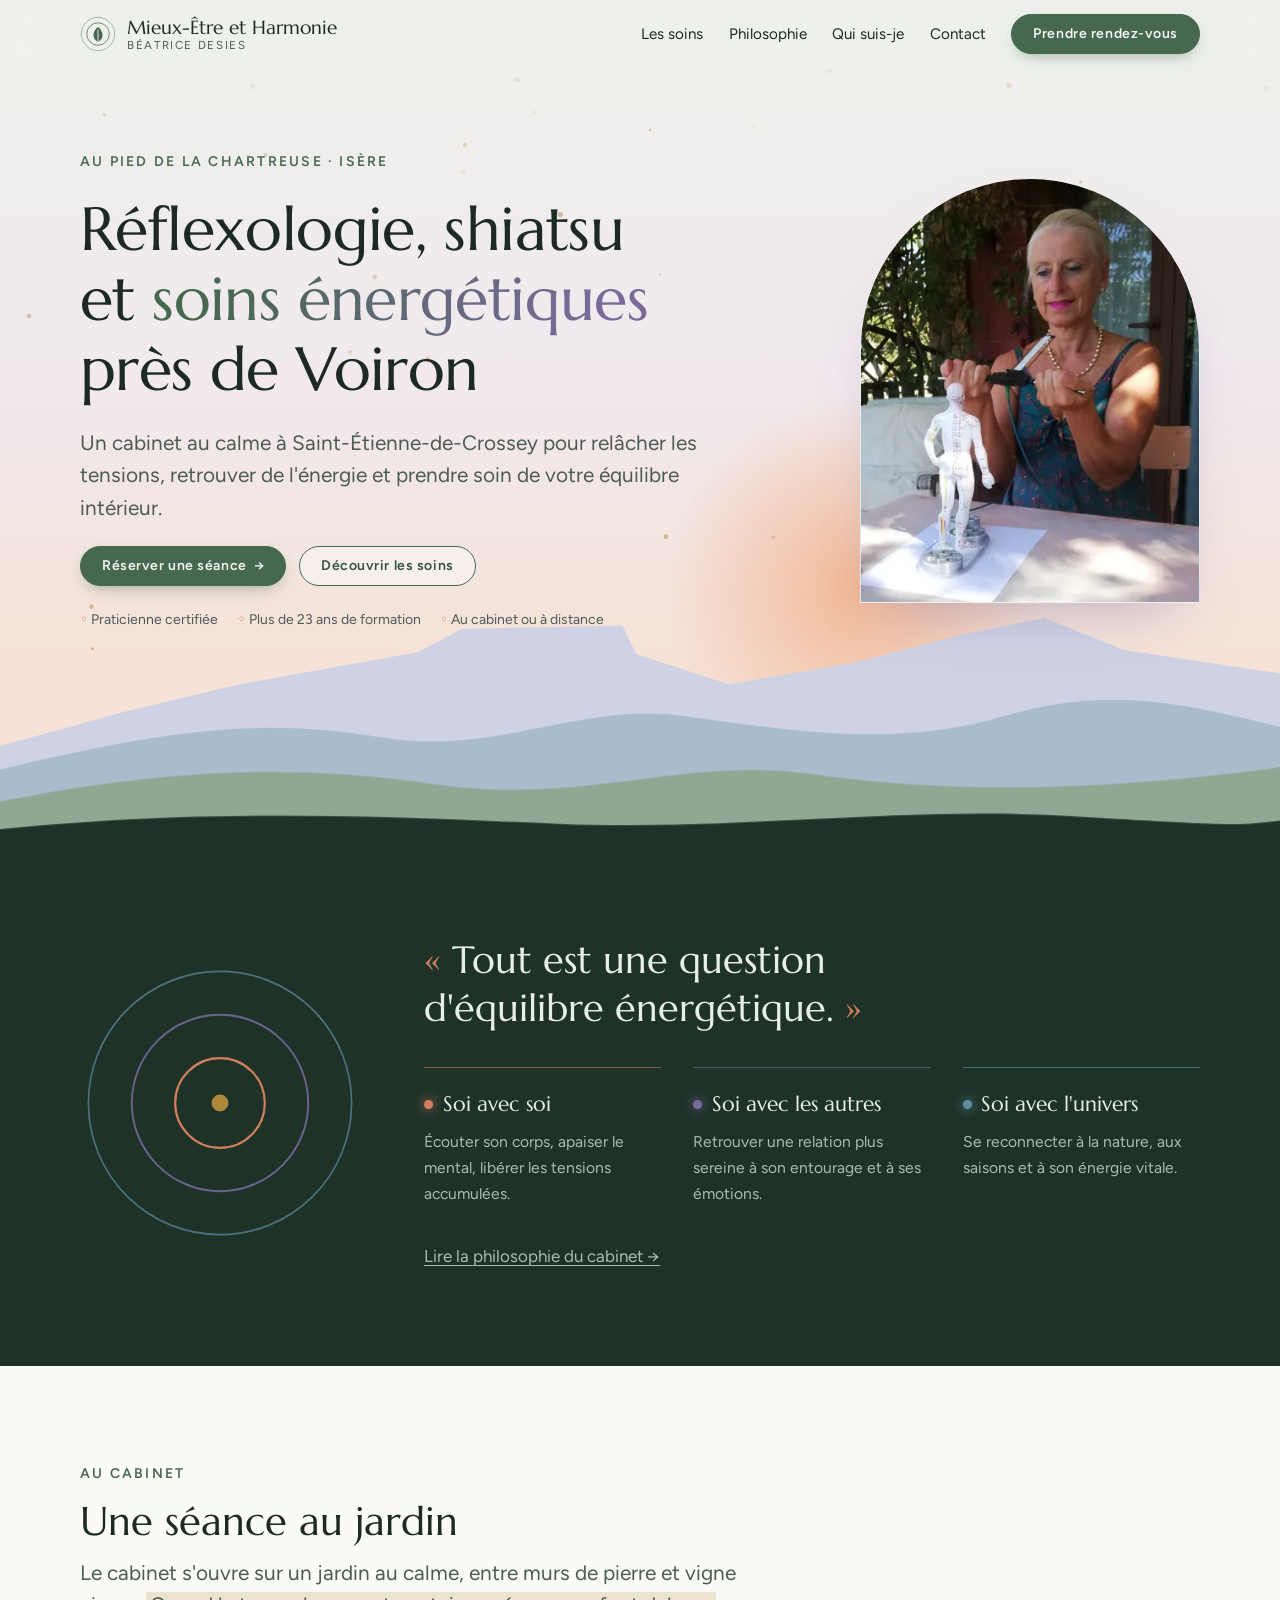
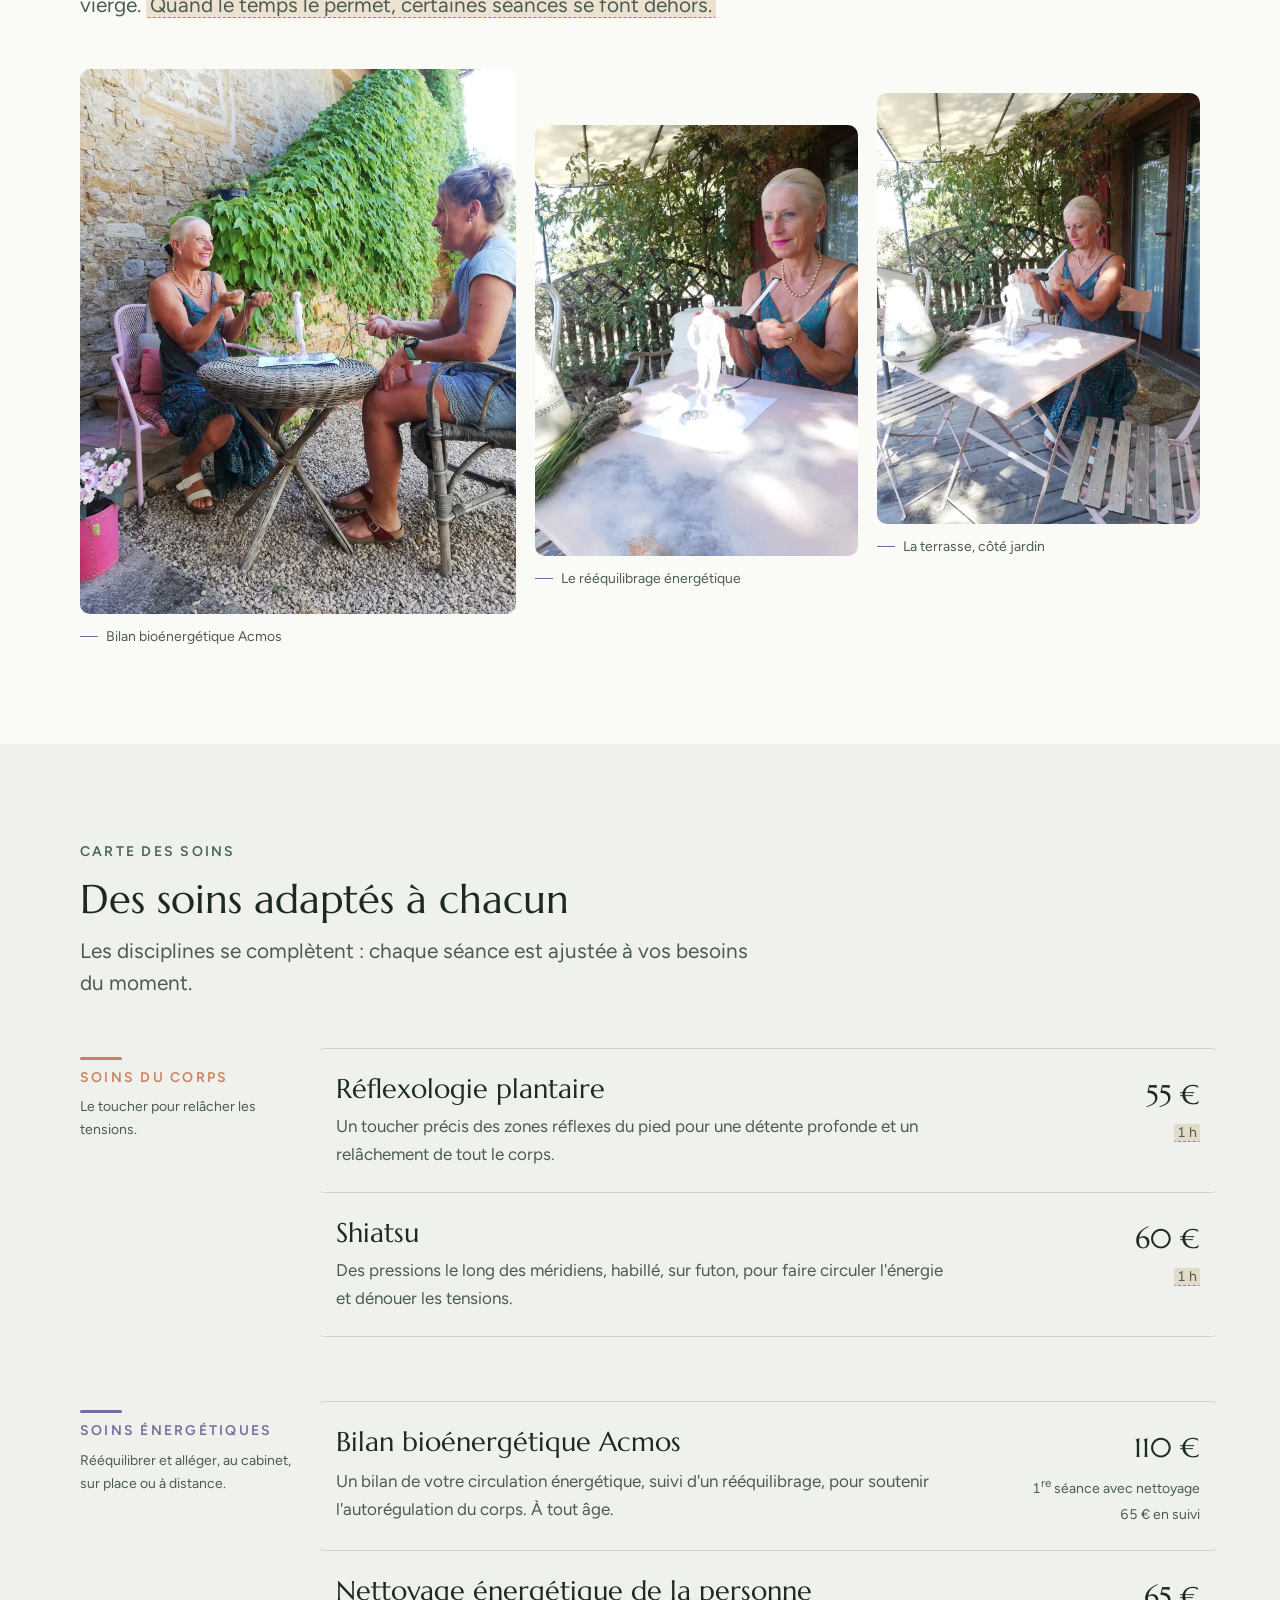
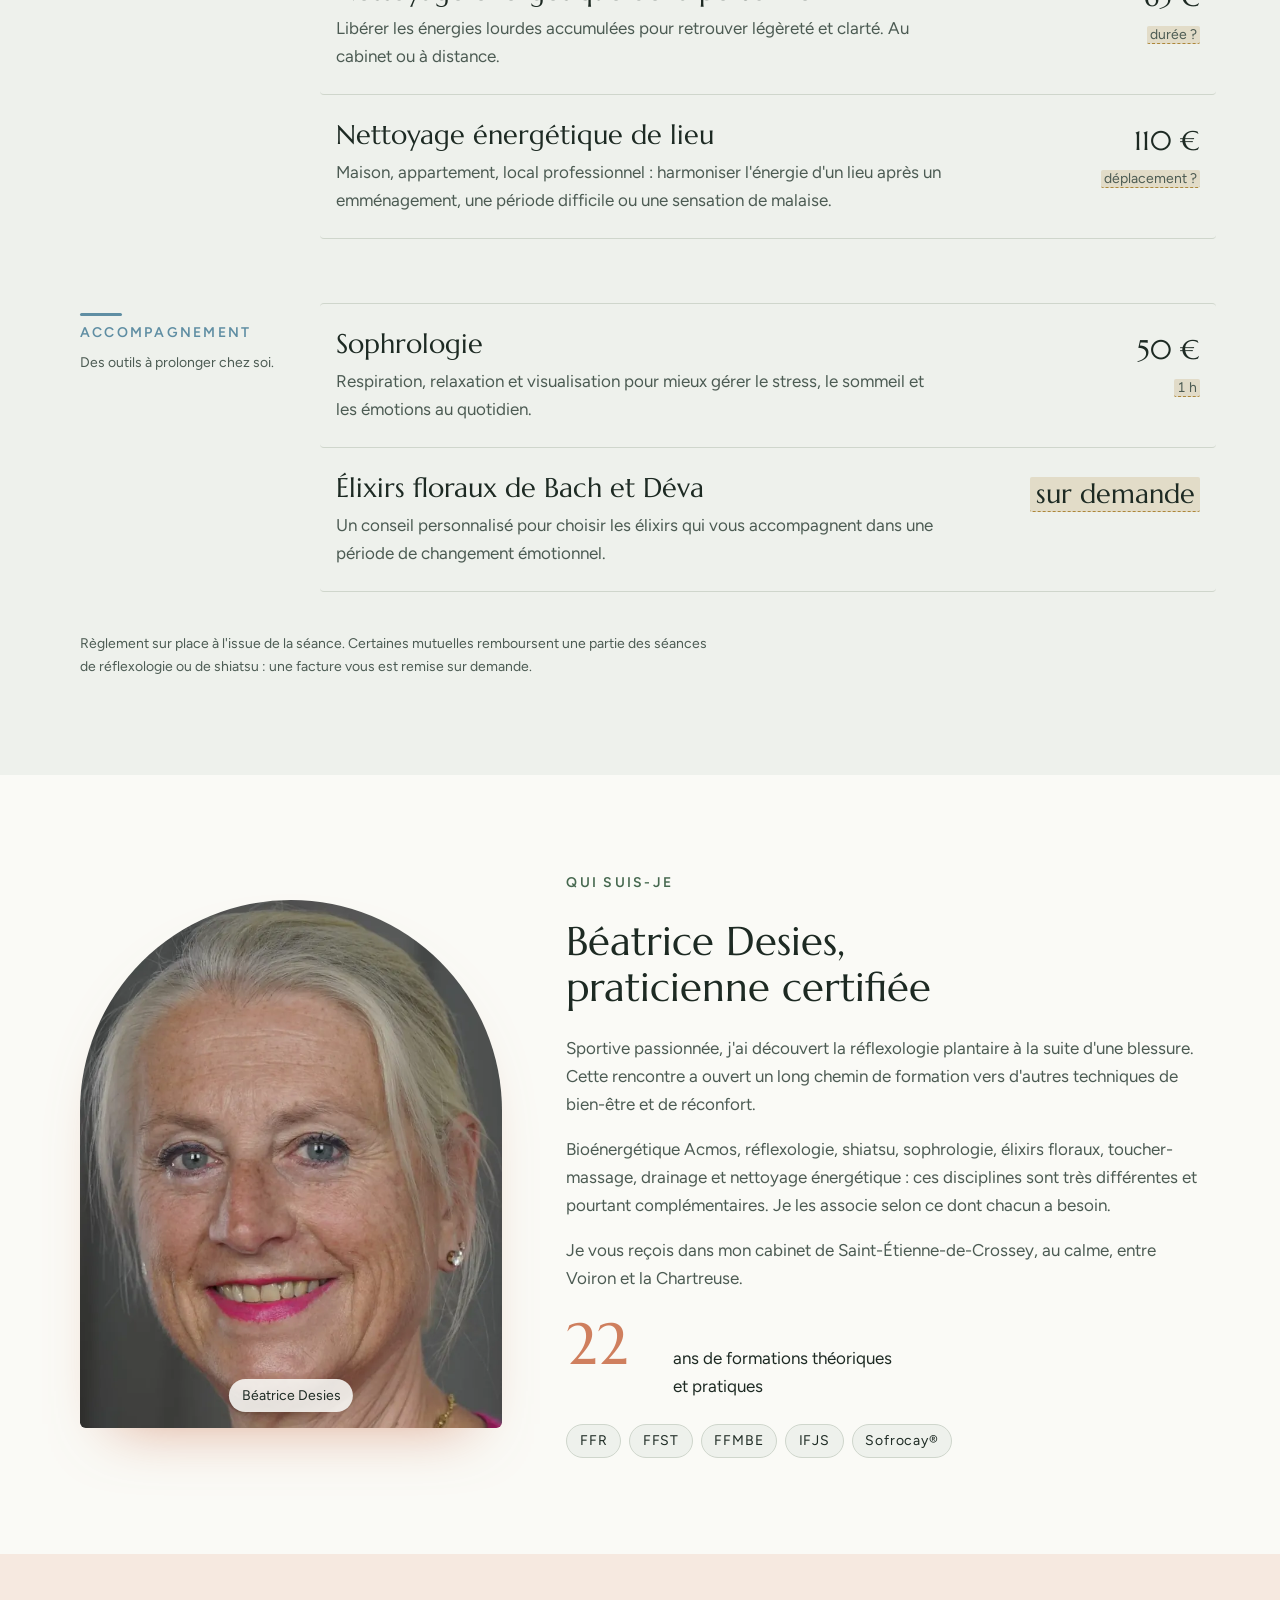
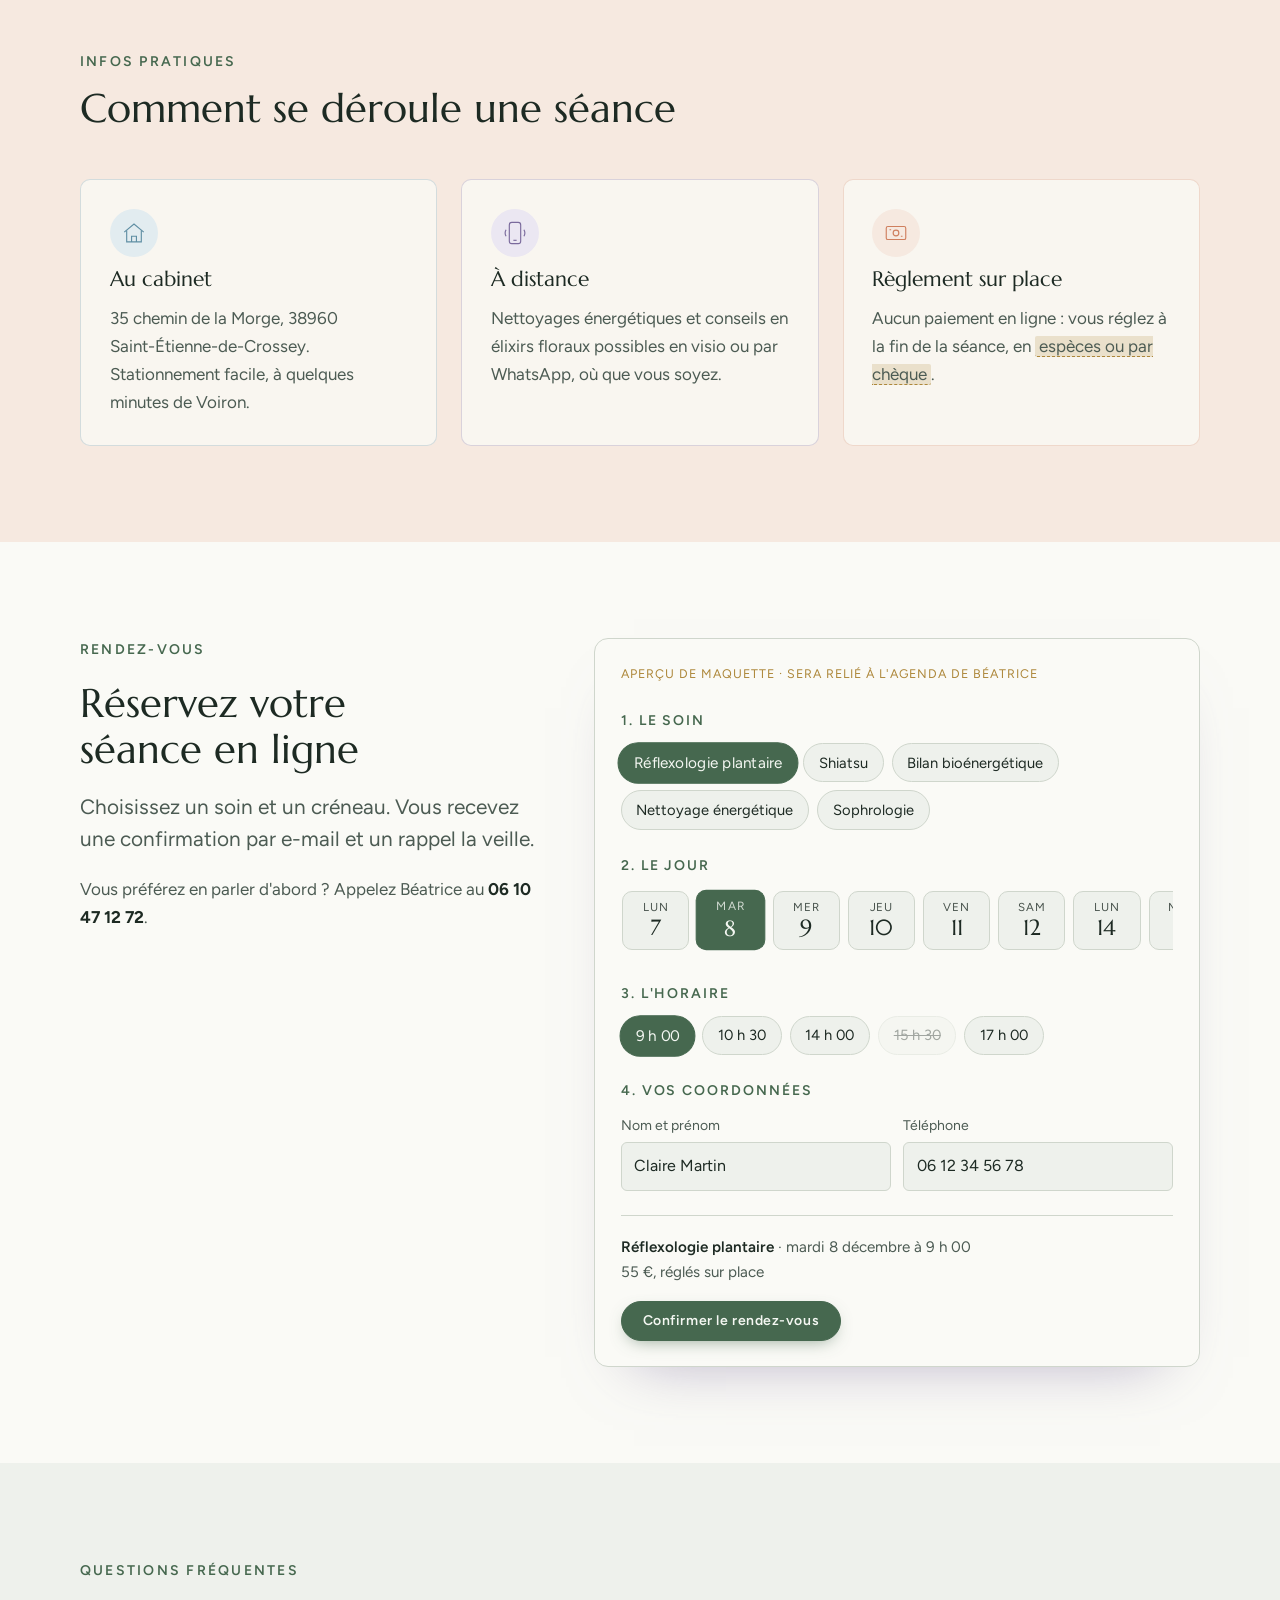
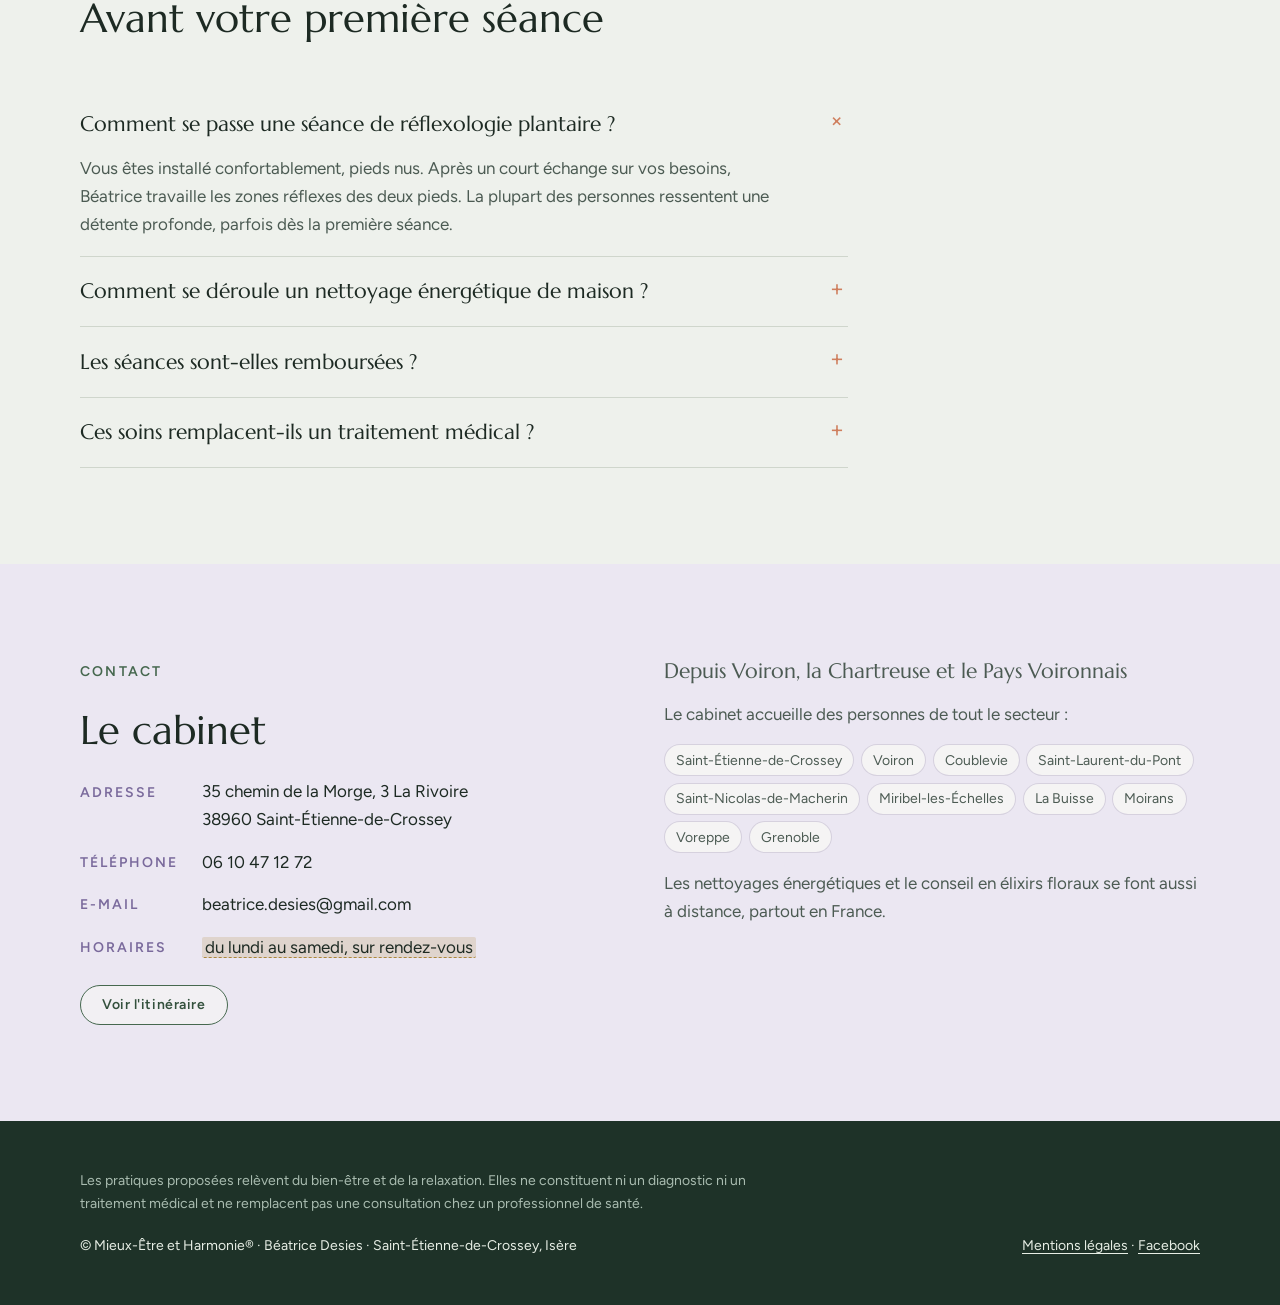
==== commit 2a708d68: "Intégration des premières photos de Béatrice Photo de séance Acmos dans le héros, portrait dans « Qu" ====
--- a/index.html
+++ b/index.html
@@ -92,8 +92,8 @@
         </div>
         <p class="hero-place"><span>Praticienne certifiée</span><span>Plus de 23 ans de formation</span><span>Au cabinet ou à distance</span></p>
       </div>
-      <div class="arch" role="img" aria-label="Emplacement de la photo de Béatrice">
-        <span>Photo : Béatrice, lumière naturelle</span>
+      <div class="arch">
+        <picture><source type="image/webp" srcset="assets/photos/acmos-treille-400.webp 400w, assets/photos/acmos-treille-720.webp 720w" sizes="(max-width: 860px) 230px, 340px"><img src="assets/photos/acmos-treille-720.jpg" srcset="assets/photos/acmos-treille-400.jpg 400w, assets/photos/acmos-treille-720.jpg 720w" sizes="(max-width: 860px) 230px, 340px" width="720" height="900" alt="Béatrice Desies pendant un bilan bioénergétique Acmos, sous la treille du cabinet" fetchpriority="high"></picture>
       </div>
     </div>
     <svg class="ridges" viewBox="0 0 1440 240" preserveAspectRatio="none" aria-hidden="true">
@@ -124,6 +124,21 @@
     </div>
   </section>
 
+  <section class="band band-paper" aria-labelledby="jardin-titre">
+    <div class="wrap">
+      <div class="section-head reveal">
+        <p class="eyebrow">Au cabinet</p>
+        <h2 id="jardin-titre">Une séance au jardin</h2>
+        <p class="lead">Le cabinet s'ouvre sur un jardin au calme, entre murs de pierre et vigne vierge. <span class="todo">Quand le temps le permet, certaines séances se font dehors.</span></p>
+      </div>
+      <div class="gallery">
+        <figure class="reveal"><picture><source type="image/webp" srcset="assets/photos/seance-jardin-480.webp 480w, assets/photos/seance-jardin-800.webp 800w" sizes="(max-width: 860px) 80vw, 40vw"><img src="assets/photos/seance-jardin-800.jpg" srcset="assets/photos/seance-jardin-480.jpg 480w, assets/photos/seance-jardin-800.jpg 800w" sizes="(max-width: 860px) 80vw, 40vw" width="800" height="999" alt="Bilan bioénergétique Acmos avec une consultante, dans le jardin du cabinet à Saint-Étienne-de-Crossey" loading="lazy"></picture><figcaption>Bilan bioénergétique Acmos</figcaption></figure>
+        <figure class="reveal" style="--d:.15s"><picture><source type="image/webp" srcset="assets/photos/acmos-modele-480.webp 480w, assets/photos/acmos-modele-800.webp 800w" sizes="(max-width: 860px) 80vw, 28vw"><img src="assets/photos/acmos-modele-800.jpg" srcset="assets/photos/acmos-modele-480.jpg 480w, assets/photos/acmos-modele-800.jpg 800w" sizes="(max-width: 860px) 80vw, 28vw" width="800" height="1066" alt="Béatrice prépare un rééquilibrage énergétique avec son modèle anatomique" loading="lazy"></picture><figcaption>Le rééquilibrage énergétique</figcaption></figure>
+        <figure class="reveal" style="--d:.3s"><picture><source type="image/webp" srcset="assets/photos/terrasse-480.webp 480w, assets/photos/terrasse-800.webp 800w" sizes="(max-width: 860px) 80vw, 28vw"><img src="assets/photos/terrasse-800.jpg" srcset="assets/photos/terrasse-480.jpg 480w, assets/photos/terrasse-800.jpg 800w" sizes="(max-width: 860px) 80vw, 28vw" width="800" height="1066" alt="La terrasse ombragée du cabinet, avec bouquets de lavande" loading="lazy"></picture><figcaption>La terrasse, côté jardin</figcaption></figure>
+      </div>
+    </div>
+  </section>
+
   <section class="band" id="soins" aria-labelledby="soins-titre">
     <div class="wrap">
       <div class="section-head reveal">
@@ -192,7 +207,7 @@
 
   <section class="band band-paper" id="qui-suis-je" aria-labelledby="about-titre">
     <div class="wrap about">
-      <div class="photo-ph reveal">Photo : Béatrice au cabinet<br>ou en extérieur, format portrait</div>
+      <figure class="portrait reveal"><picture><source type="image/webp" srcset="assets/photos/portrait-beatrice-400.webp 400w, assets/photos/portrait-beatrice-720.webp 720w" sizes="(max-width: 860px) 300px, 420px"><img src="assets/photos/portrait-beatrice-720.jpg" srcset="assets/photos/portrait-beatrice-400.jpg 400w, assets/photos/portrait-beatrice-720.jpg 720w" sizes="(max-width: 860px) 300px, 420px" width="720" height="900" alt="Portrait de Béatrice Desies, praticienne en réflexologie, shiatsu et bioénergétique" loading="lazy"></picture><figcaption>Béatrice Desies</figcaption></figure>
       <div class="about-text reveal" style="--d:.15s">
         <p class="eyebrow">Qui suis-je</p>
         <h2 id="about-titre">Béatrice Desies, praticienne certifiée</h2>
--- a/assets/style.css
+++ b/assets/style.css
@@ -187,7 +187,29 @@
   box-shadow: 0 30px 60px -30px color-mix(in srgb, var(--heather) 50%, transparent);
   animation: fadeUp 1.2s .3s var(--ease) both;
 }
-.arch span { background: color-mix(in srgb, var(--paper) 85%, transparent); padding: 0.35em 0.8em; border-radius: 999px; }
+.arch { padding: 0; overflow: hidden; }
+.arch picture, .portrait picture { display: block; width: 100%; height: 100%; }
+.arch img, .portrait img, .gallery img { width: 100%; height: 100%; object-fit: cover; }
+.arch img { object-position: 50% 30%; transition: transform 6s var(--ease); }
+.arch:hover img { transform: scale(1.04); }
+
+/* Portrait (Qui suis-je) */
+.portrait { margin: 0; position: relative; aspect-ratio: 4 / 5; max-width: 100%; border-radius: 220px 220px var(--radius) var(--radius); overflow: hidden;
+  box-shadow: 0 30px 60px -34px color-mix(in srgb, var(--dawn) 70%, transparent); }
+.portrait figcaption { position: absolute; left: 50%; bottom: 1rem; transform: translateX(-50%); white-space: nowrap;
+  background: color-mix(in srgb, var(--paper) 88%, transparent); color: var(--ink); font-size: var(--step--1); padding: 0.35em 0.9em; border-radius: 999px; }
+
+/* Galerie : trois photos décalées */
+.gallery { display: grid; grid-template-columns: 1.35fr 1fr 1fr; gap: 1.2rem; align-items: start; }
+.gallery figure { margin: 0; display: grid; gap: 0.7rem; min-width: 0; }
+.gallery figure:nth-child(2) { margin-top: 3.5rem; }
+.gallery figure:nth-child(3) { margin-top: 1.5rem; }
+.gallery picture { display: block; aspect-ratio: 3 / 4; overflow: hidden; border-radius: 10px; }
+.gallery figure:first-child picture { aspect-ratio: 4 / 5; }
+.gallery img { transition: transform 1.2s var(--ease); }
+.gallery figure:hover img { transform: scale(1.05); }
+.gallery figcaption { font-size: var(--step--1); color: var(--ink-soft); display: flex; align-items: center; gap: 0.5rem; }
+.gallery figcaption::before { content: ""; width: 18px; height: 1px; background: var(--heather); }
 .ridges { position: absolute; inset: auto 0 -2px; width: 100%; height: clamp(140px, 20vw, 270px); z-index: 1; overflow: visible; }
 .ridges path { will-change: transform; }
 
@@ -351,7 +373,11 @@
   .triad { gap: 2.5rem; }
   .ripples { width: 190px; }
   .band { padding-block: 4.5rem; }
-  .photo-ph { max-width: 300px; }
+  .portrait { max-width: 300px; }
+  .gallery { grid-auto-flow: column; grid-template-columns: none; grid-auto-columns: 78%; overflow-x: auto; scroll-snap-type: x mandatory; padding-bottom: 0.6rem; }
+  .gallery figure { scroll-snap-align: start; }
+  .gallery figure:nth-child(n) { margin-top: 0; }
+  .gallery figure:first-child picture { aspect-ratio: 3 / 4; }
 }
 @media (max-width: 520px) {
   .soin { grid-template-columns: 1fr; }
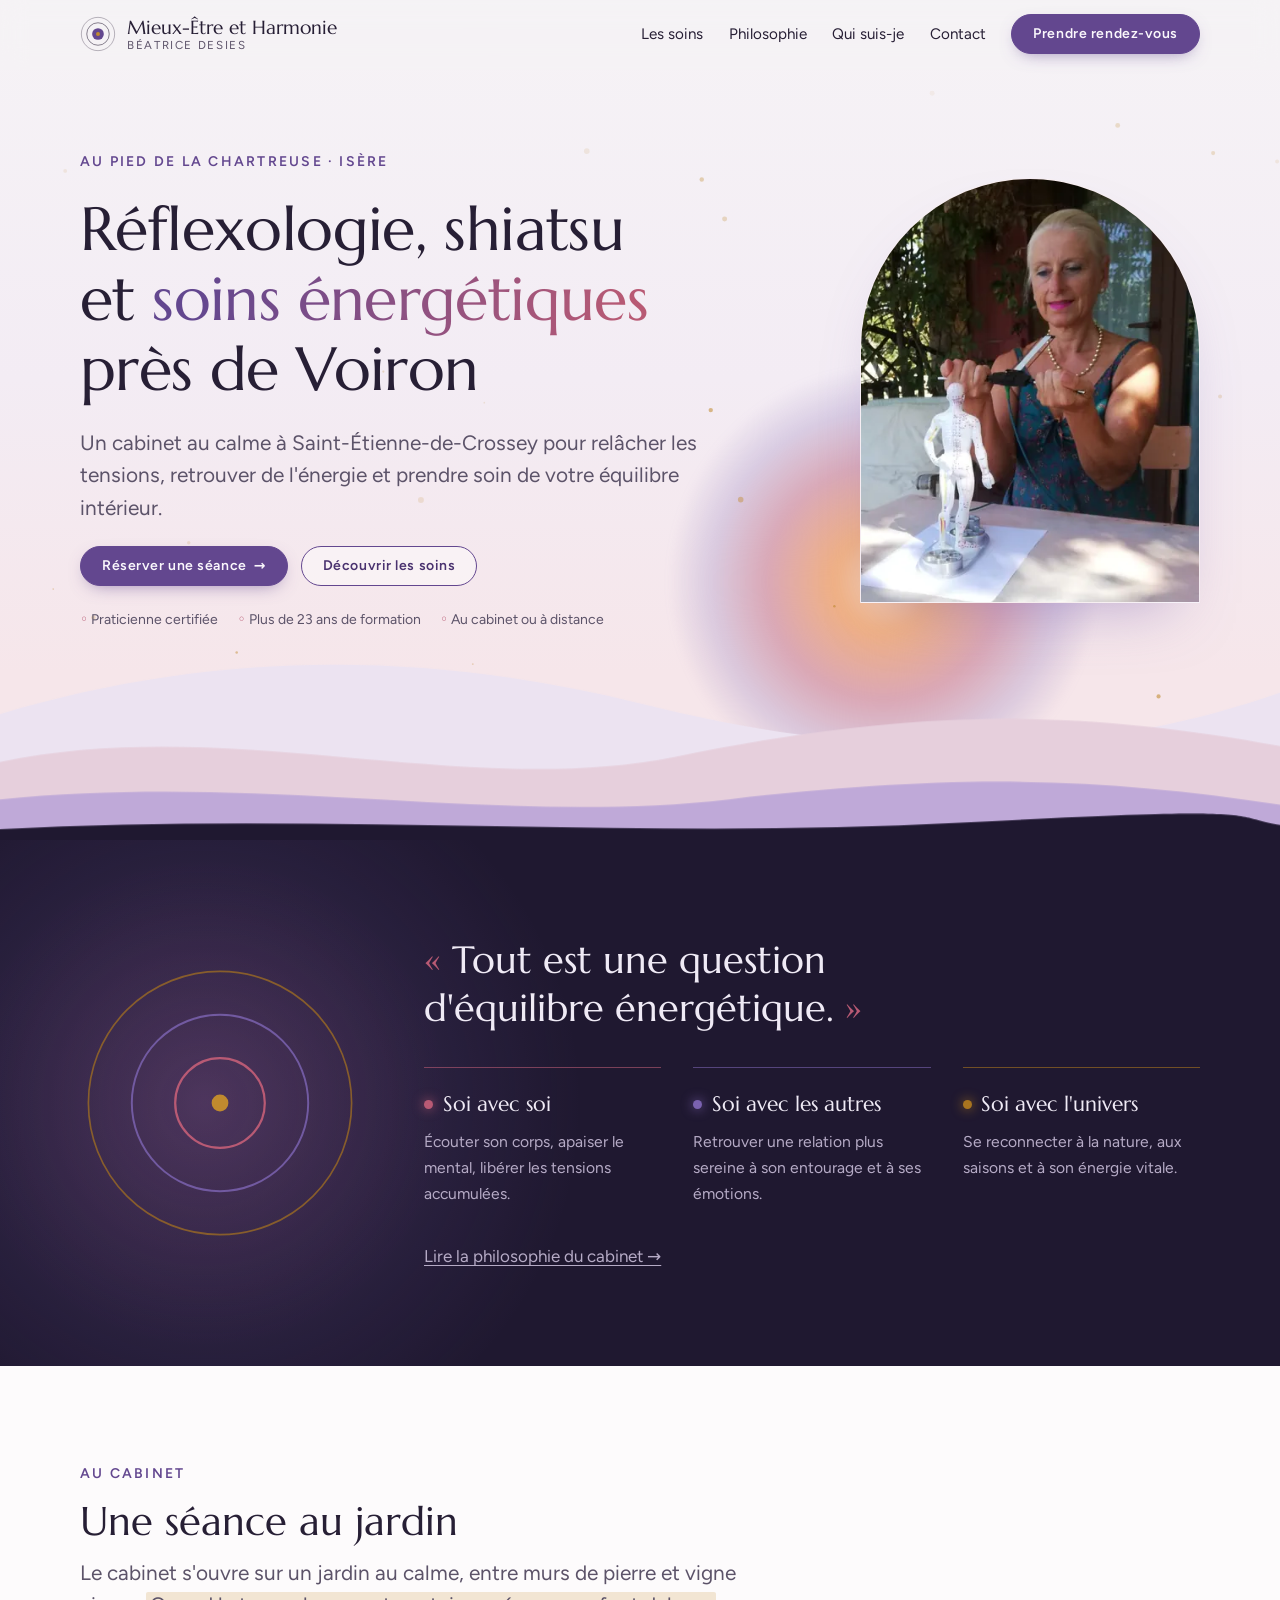
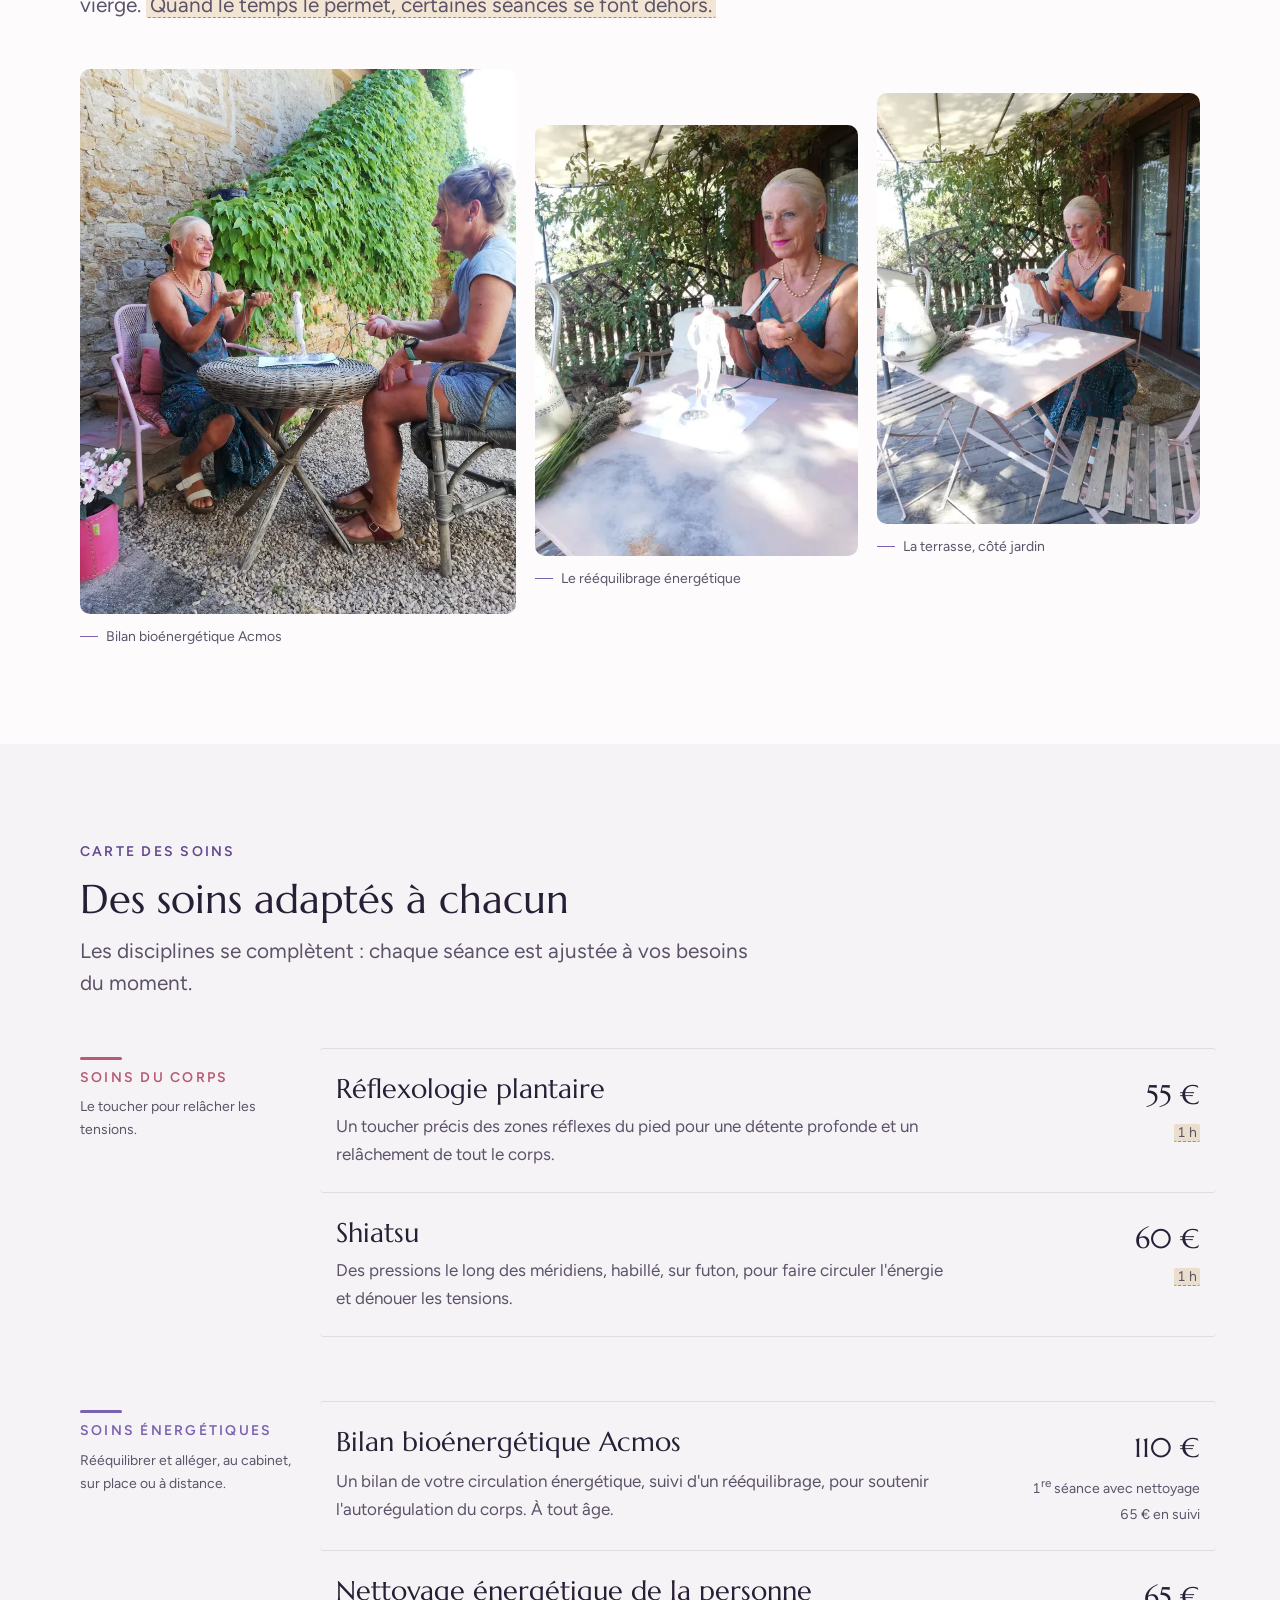
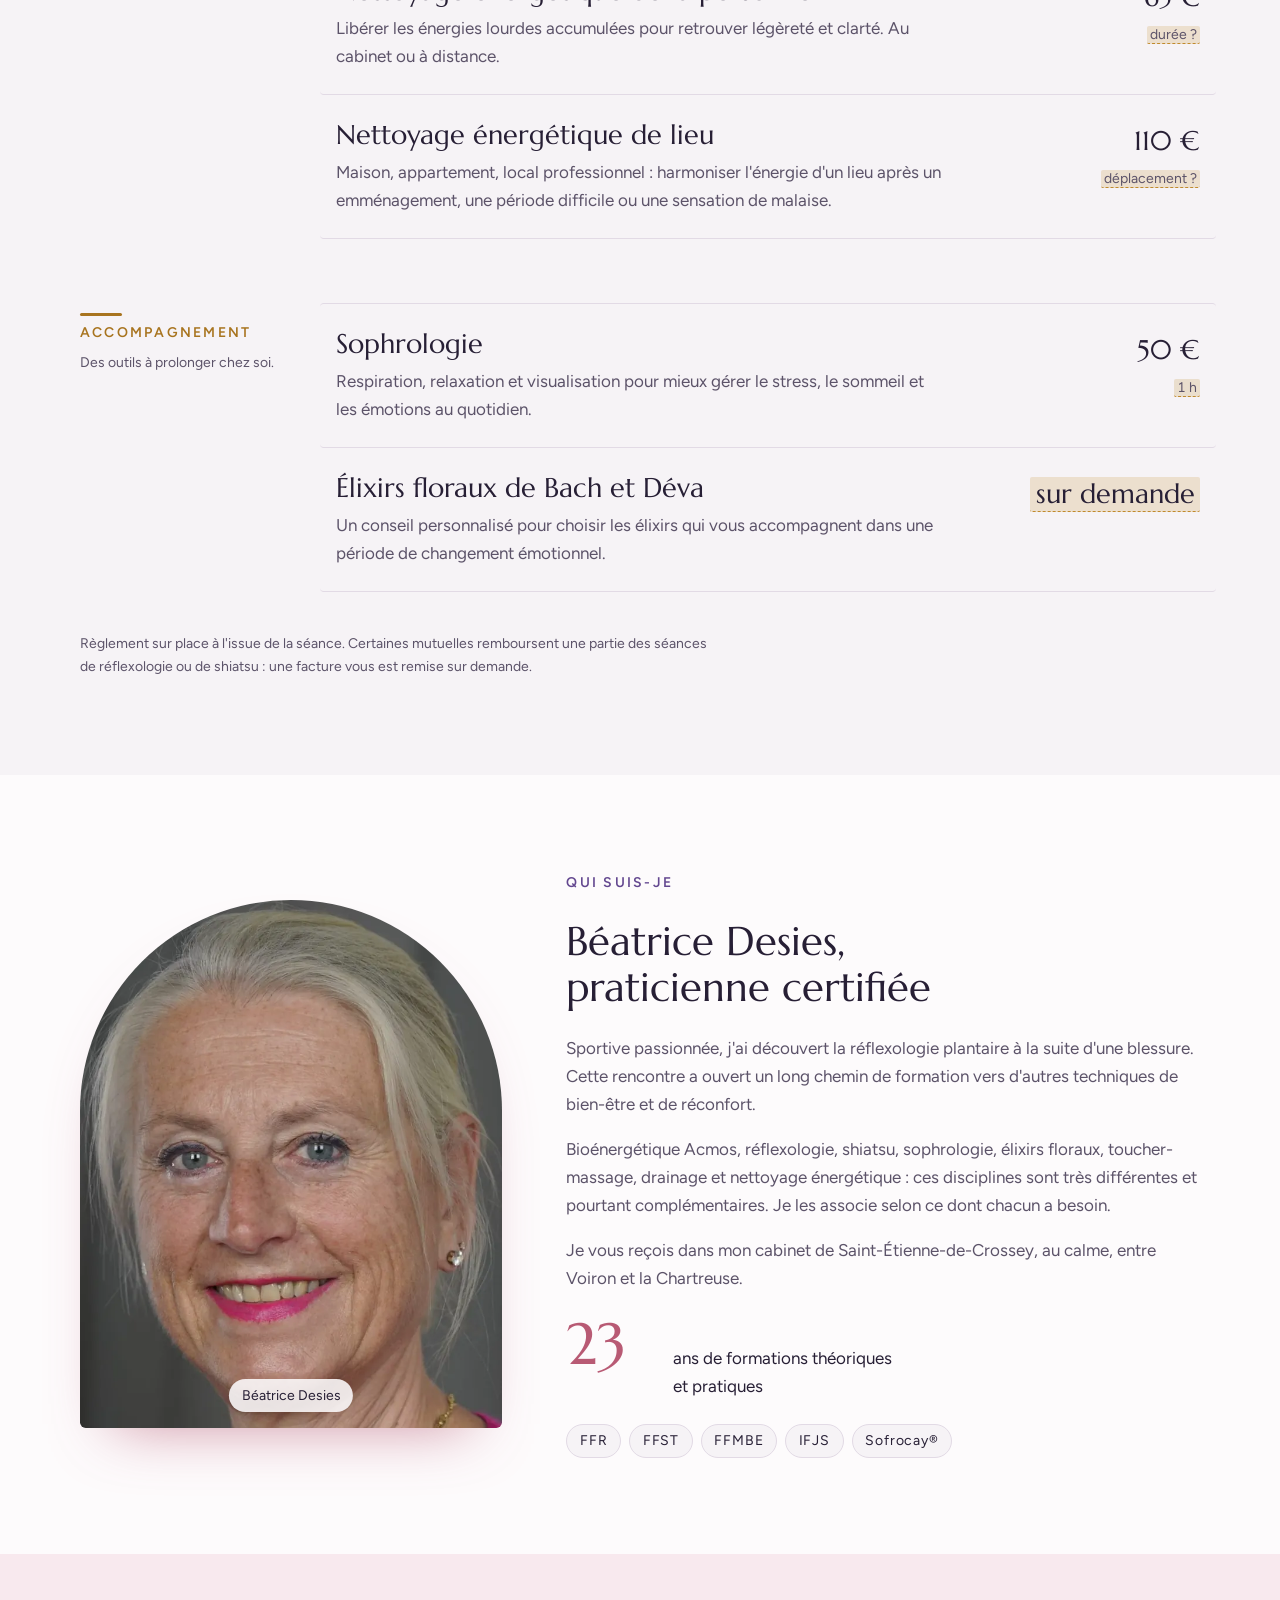
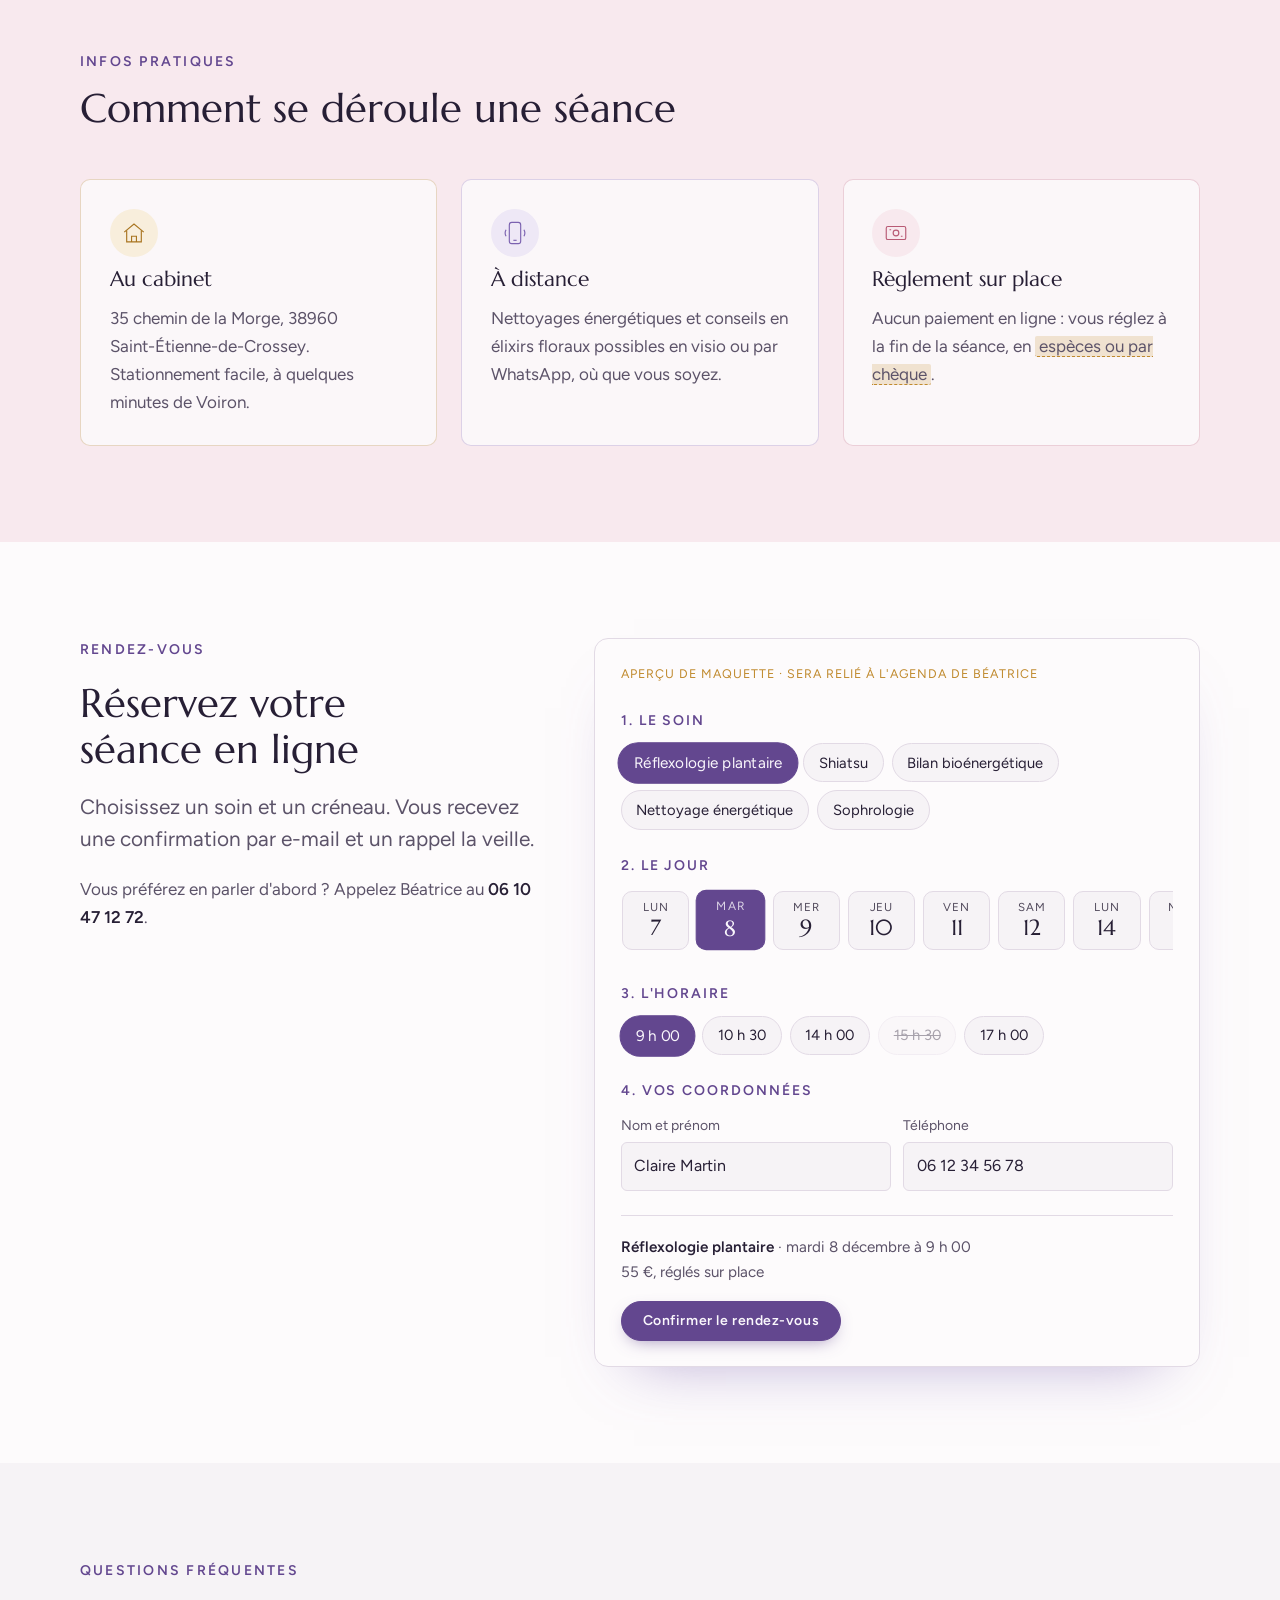
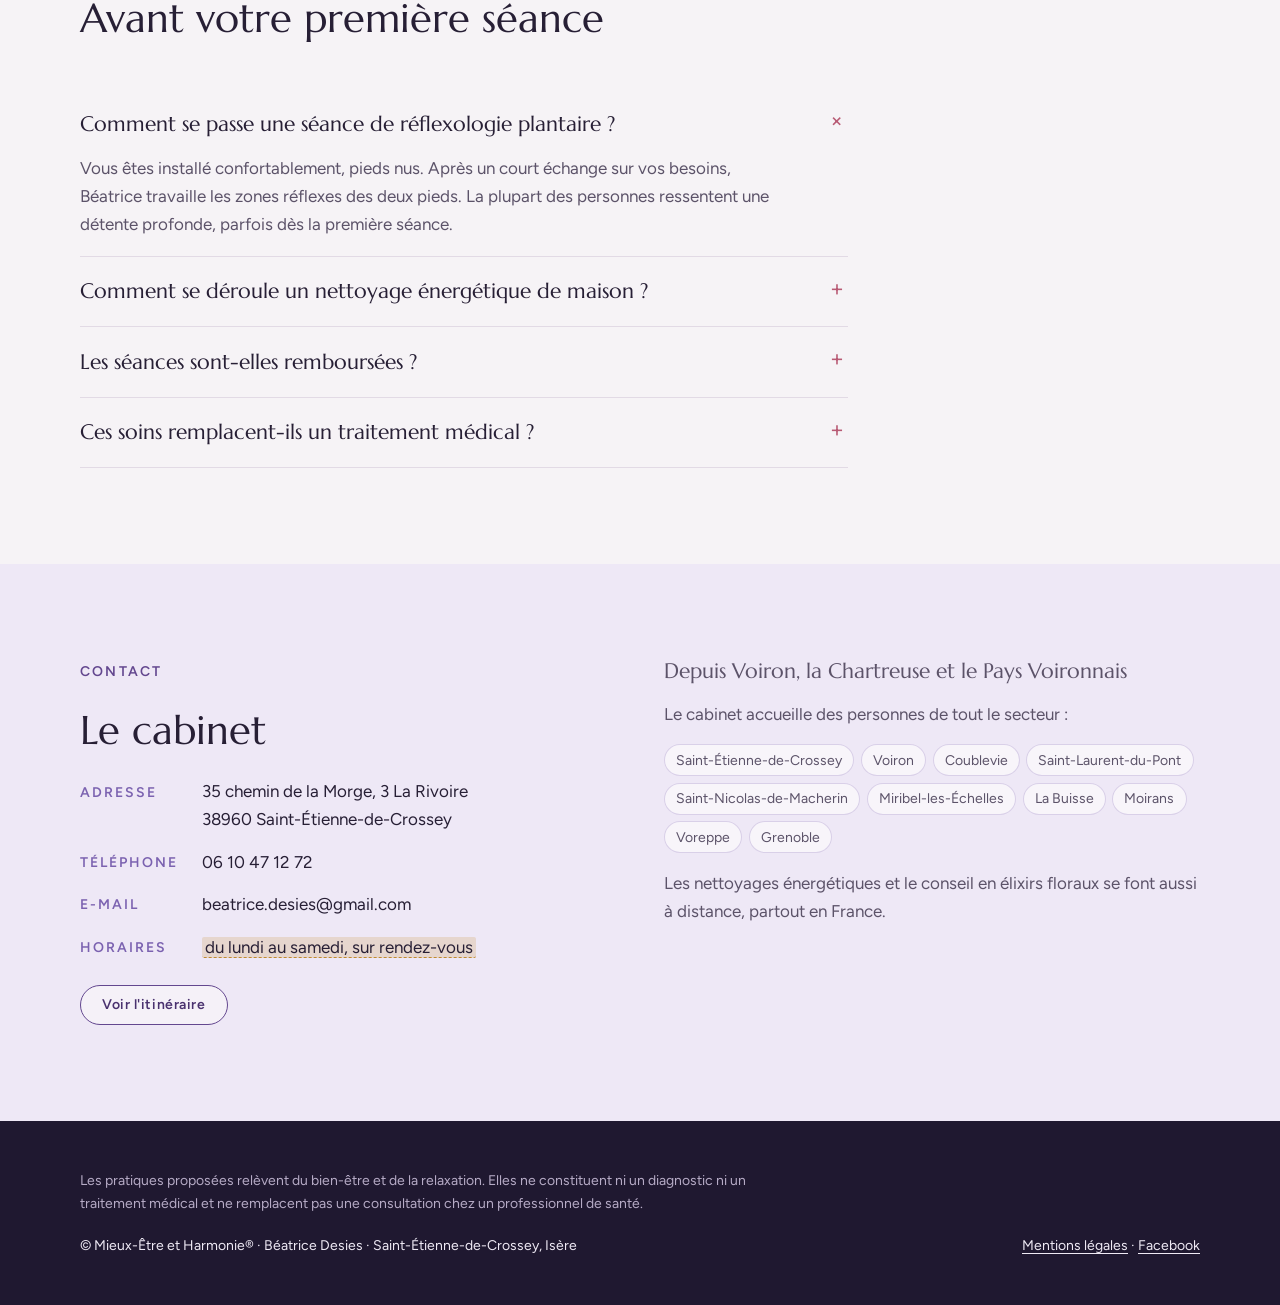
==== commit 089fafe4: "Nouvelle direction artistique « Halo » et préparation de la mise en ligne Palette énergie (nacre, pr" ====
--- a/index.html
+++ b/index.html
@@ -14,9 +14,8 @@
 <meta property="og:url" content="https://www.mieux-etreetharmonie.com/">
 <meta property="og:image" content="https://www.mieux-etreetharmonie.com/assets/og-image.jpg">
 <link rel="icon" href="assets/favicon.svg" type="image/svg+xml">
-<link rel="preconnect" href="https://fonts.googleapis.com">
-<link rel="preconnect" href="https://fonts.gstatic.com" crossorigin>
-<link rel="stylesheet" href="https://fonts.googleapis.com/css2?family=Figtree:wght@400;500;600&family=Marcellus&display=swap">
+<link rel="preload" href="assets/fonts/marcellus-latin.woff2" as="font" type="font/woff2" crossorigin>
+<link rel="preload" href="assets/fonts/figtree-latin.woff2" as="font" type="font/woff2" crossorigin>
 <link rel="stylesheet" href="assets/style.css">
 <script>document.documentElement.classList.add('js')</script>
 <script type="application/ld+json">
@@ -61,8 +60,8 @@
       <svg class="brand-mark" viewBox="0 0 40 40" aria-hidden="true" fill="none" stroke="currentColor">
         <circle cx="20" cy="20" r="18.5" stroke-width="1" opacity=".35"/>
         <circle cx="20" cy="20" r="12.5" stroke-width="1" opacity=".6"/>
-        <path d="M20 29c-5-3-6.5-8-3.5-13 1-1.6 2.2-2.8 3.5-3.8 1.3 1 2.5 2.2 3.5 3.8 3 5 1.5 10-3.5 13Z" fill="var(--moss)" stroke="none"/>
-        <path d="M20 29V15" stroke="var(--mist)" stroke-width="1"/>
+        <circle cx="20" cy="20" r="6.5" fill="var(--amethyst)" stroke="none"/>
+        <circle cx="20" cy="20" r="2.2" fill="var(--amber)" stroke="none"/>
       </svg>
       <span class="brand-name">Mieux-Être et Harmonie<small>Béatrice Desies</small></span>
     </a>
@@ -96,28 +95,28 @@
         <picture><source type="image/webp" srcset="assets/photos/acmos-treille-400.webp 400w, assets/photos/acmos-treille-720.webp 720w" sizes="(max-width: 860px) 230px, 340px"><img src="assets/photos/acmos-treille-720.jpg" srcset="assets/photos/acmos-treille-400.jpg 400w, assets/photos/acmos-treille-720.jpg 720w" sizes="(max-width: 860px) 230px, 340px" width="720" height="900" alt="Béatrice Desies pendant un bilan bioénergétique Acmos, sous la treille du cabinet" fetchpriority="high"></picture>
       </div>
     </div>
-    <svg class="ridges" viewBox="0 0 1440 240" preserveAspectRatio="none" aria-hidden="true">
-      <path data-depth="0.18" fill="var(--ridge-1)" d="M0 150 L140 118 L270 92 L390 74 L470 62 L520 40 L700 37 L716 64 L820 92 L960 72 L1090 44 L1175 30 L1265 60 L1440 82 V240 H0Z"/>
-      <path data-depth="0.11" fill="var(--ridge-2)" d="M0 172 C200 132 300 124 430 142 S650 108 770 122 S1010 152 1130 122 S1340 112 1440 132 V240 H0Z"/>
-      <path data-depth="0.05" fill="var(--ridge-3)" d="M0 202 C180 172 330 166 490 186 S770 160 910 176 S1210 196 1440 170 V240 H0Z"/>
-      <path fill="var(--forest)" d="M0 228 C240 208 430 216 630 223 S1010 206 1210 216 S1390 224 1440 220 V240 H0Z"/>
+    <svg class="waves" viewBox="0 0 1440 240" preserveAspectRatio="none" aria-hidden="true">
+      <path data-depth="0.18" fill="var(--wave-1)" d="M0 120 C240 60 480 60 720 110 S1200 170 1440 100 V240 H0Z"/>
+      <path data-depth="0.11" fill="var(--wave-2)" d="M0 165 C260 120 520 200 760 160 S1180 110 1440 150 V240 H0Z"/>
+      <path data-depth="0.05" fill="var(--wave-3)" d="M0 200 C300 175 560 225 820 200 S1240 180 1440 205 V240 H0Z"/>
+      <path fill="var(--night)" d="M0 228 C360 212 720 238 1080 222 S1380 216 1440 224 V240 H0Z"/>
     </svg>
   </section>
 
-  <section class="band band-forest" aria-labelledby="equilibre">
+  <section class="band band-night" aria-labelledby="equilibre">
     <div class="wrap triad">
       <svg class="ripples reveal" viewBox="0 0 200 200" aria-hidden="true" fill="none">
-        <circle cx="100" cy="100" r="94" stroke="var(--sky)" stroke-width="1.2" opacity=".7" class="ripple r3"/>
-        <circle cx="100" cy="100" r="63" stroke="var(--heather)" stroke-width="1.4" opacity=".85" class="ripple r2"/>
-        <circle cx="100" cy="100" r="32" stroke="var(--dawn)" stroke-width="1.6" class="ripple r1"/>
-        <circle cx="100" cy="100" r="6" fill="var(--gold)"/>
+        <circle cx="100" cy="100" r="94" stroke="var(--gold)" stroke-width="1.2" opacity=".7" class="ripple r3"/>
+        <circle cx="100" cy="100" r="63" stroke="var(--violet)" stroke-width="1.4" opacity=".85" class="ripple r2"/>
+        <circle cx="100" cy="100" r="32" stroke="var(--rose)" stroke-width="1.6" class="ripple r1"/>
+        <circle cx="100" cy="100" r="6" fill="var(--amber)"/>
       </svg>
       <div style="display:grid; gap:2.2rem; min-width:0">
         <h2 id="equilibre" class="quote reveal">Tout est une question d'équilibre énergétique.</h2>
         <div class="triad-list">
-          <div class="c-dawn reveal" style="--d:.1s"><strong>Soi avec soi</strong><p>Écouter son corps, apaiser le mental, libérer les tensions accumulées.</p></div>
-          <div class="c-heather reveal" style="--d:.25s"><strong>Soi avec les autres</strong><p>Retrouver une relation plus sereine à son entourage et à ses émotions.</p></div>
-          <div class="c-sky reveal" style="--d:.4s"><strong>Soi avec l'univers</strong><p>Se reconnecter à la nature, aux saisons et à son énergie vitale.</p></div>
+          <div class="c-rose reveal" style="--d:.1s"><strong>Soi avec soi</strong><p>Écouter son corps, apaiser le mental, libérer les tensions accumulées.</p></div>
+          <div class="c-violet reveal" style="--d:.25s"><strong>Soi avec les autres</strong><p>Retrouver une relation plus sereine à son entourage et à ses émotions.</p></div>
+          <div class="c-gold reveal" style="--d:.4s"><strong>Soi avec l'univers</strong><p>Se reconnecter à la nature, aux saisons et à son énergie vitale.</p></div>
         </div>
         <p class="reveal" style="--d:.5s"><a href="philosophie.html">Lire la philosophie du cabinet →</a></p>
       </div>
@@ -148,7 +147,7 @@
       </div>
 
       <div class="menu">
-        <div class="menu-group c-dawn">
+        <div class="menu-group c-rose">
           <div class="group-head reveal"><h3>Soins du corps</h3><p>Le toucher pour relâcher les tensions.</p></div>
           <div class="menu-items">
             <article class="soin reveal">
@@ -164,7 +163,7 @@
           </div>
         </div>
 
-        <div class="menu-group c-heather">
+        <div class="menu-group c-violet">
           <div class="group-head reveal"><h3>Soins énergétiques</h3><p>Rééquilibrer et alléger, au cabinet, sur place ou à distance.</p></div>
           <div class="menu-items">
             <article class="soin reveal">
@@ -185,7 +184,7 @@
           </div>
         </div>
 
-        <div class="menu-group c-sky">
+        <div class="menu-group c-gold">
           <div class="group-head reveal"><h3>Accompagnement</h3><p>Des outils à prolonger chez soi.</p></div>
           <div class="menu-items">
             <article class="soin reveal">
@@ -224,24 +223,24 @@
     </div>
   </section>
 
-  <section class="band band-dawn" aria-labelledby="pratique-titre">
+  <section class="band band-rose" aria-labelledby="pratique-titre">
     <div class="wrap">
       <div class="section-head reveal">
         <p class="eyebrow">Infos pratiques</p>
         <h2 id="pratique-titre">Comment se déroule une séance</h2>
       </div>
       <div class="practical">
-        <div class="c-sky reveal" style="--d:0s">
+        <div class="c-gold reveal" style="--d:0s">
           <span class="icon"><svg viewBox="0 0 32 32" fill="none" stroke="currentColor" stroke-width="1.4" aria-hidden="true"><path d="M4 15 16 5l12 10"/><path d="M7 13v14h18V13"/><path d="M13 27v-7h6v7"/></svg></span>
           <h3>Au cabinet</h3>
           <p>35 chemin de la Morge, 38960 Saint-Étienne-de-Crossey. Stationnement facile, à quelques minutes de Voiron.</p>
         </div>
-        <div class="c-heather reveal" style="--d:.12s">
+        <div class="c-violet reveal" style="--d:.12s">
           <span class="icon"><svg viewBox="0 0 32 32" fill="none" stroke="currentColor" stroke-width="1.4" aria-hidden="true"><rect x="9" y="3" width="14" height="26" rx="3"/><path d="M14 25h4"/><path d="M5 12a8 8 0 0 0 0 8M27 12a8 8 0 0 1 0 8"/></svg></span>
           <h3>À distance</h3>
           <p>Nettoyages énergétiques et conseils en élixirs floraux possibles en visio ou par WhatsApp, où que vous soyez.</p>
         </div>
-        <div class="c-dawn reveal" style="--d:.24s">
+        <div class="c-rose reveal" style="--d:.24s">
           <span class="icon"><svg viewBox="0 0 32 32" fill="none" stroke="currentColor" stroke-width="1.4" aria-hidden="true"><rect x="4" y="8" width="24" height="16" rx="2"/><circle cx="16" cy="16" r="3.5"/><path d="M8 12h2M22 20h2"/></svg></span>
           <h3>Règlement sur place</h3>
           <p>Aucun paiement en ligne : vous réglez à la fin de la séance, en <span class="todo">espèces ou par chèque</span>.</p>
@@ -316,7 +315,7 @@
     </div>
   </section>
 
-  <section class="band band-heather" id="contact" aria-labelledby="contact-titre">
+  <section class="band band-lilac" id="contact" aria-labelledby="contact-titre">
     <div class="wrap contact">
       <div class="reveal" style="display:grid; gap:1.5rem; align-content:start; min-width:0">
         <p class="eyebrow">Contact</p>
--- a/assets/style.css
+++ b/assets/style.css
@@ -1,35 +1,36 @@
 /* Mieux-Être et Harmonie — feuille de style commune
-   Concept : « Aube sur la Chartreuse » — la lumière rose-orangé du matin sur les crêtes calcaires,
-   des lointains bleu-lavande, des premiers plans verts. Trois couleurs codent les trois équilibres
-   et les trois familles de soins : aube (corps / soi), bruyère (énergie / les autres), ciel (accompagnement / l'univers). */
+   Concept : « Halo » — l'énergie qui rayonne autour de la personne. Fond nacré, encre prune profonde,
+   une boule de lumière (cœur ambré, halo rose puis violet) et des ondes qui circulent.
+   Trois couleurs codent les trois équilibres et les trois familles de soins :
+   rose (corps / soi), violet (énergie / les autres), or (accompagnement / l'univers). */
 :root {
-  --mist: #eef1ec;        /* fond principal */
-  --paper: #fafaf6;       /* bandes claires */
-  --ink: #1d2a23;
-  --ink-soft: #4c5b53;
-  --moss: #46684f;        /* ancre verte */
-  --moss-strong: #34513d;
-  --on-moss: #f4f7f2;
-  --dawn: #cf7f5e;        /* alpenglow : lumière d'aube sur le calcaire */
-  --dawn-soft: #f6e9e0;
-  --heather: #7a6a9c;     /* bruyère, lavande : l'énergie */
-  --heather-soft: #ebe7f2;
-  --sky: #5f8ea3;         /* ciel d'altitude */
-  --sky-soft: #e2ecf0;
-  --gold: #ad873a;
-  --line: #cfd6cc;
-  --forest: #1e3228;      /* bande sombre */
-  --on-forest: #e7eee5;
-  --on-forest-soft: #a9bcb0;
-  --sky-top: #eef1ec;
-  --sky-mid: #f1e9ee;
-  --sky-low: #f6e2d6;
-  --sun: #f2b896;
-  --ridge-1: #cfd2e4;
-  --ridge-2: #a8bccb;
-  --ridge-3: #8ea893;
-
-  --font-display: "Marcellus", "Cormorant Garamond", Georgia, serif;
+  --pearl: #f6f3f6;         /* fond principal, nacré */
+  --paper: #fdfbfc;
+  --ink: #271f35;           /* encre prune */
+  --ink-soft: #5c5369;
+  --amethyst: #63478f;      /* couleur d'action */
+  --amethyst-deep: #4a326f;
+  --on-amethyst: #faf7fc;
+  --rose: #b85a74;          /* aura rose */
+  --rose-soft: #f8e9ee;
+  --violet: #7b62b0;        /* énergie */
+  --violet-soft: #eee8f6;
+  --gold: #a8741f;          /* lumière */
+  --gold-soft: #f8eedc;
+  --amber: #c08a2e;         /* détails : poussières, repères */
+  --line: #e2dae5;
+  --night: #1f1830;         /* bande sombre */
+  --on-night: #efeaf5;
+  --on-night-soft: #b6abc6;
+  --glow-top: #f6f3f6;
+  --glow-mid: #f3ecf4;
+  --glow-low: #f6e6ea;
+  --orb: #f0b184;           /* cœur de la boule d'énergie */
+  --wave-1: #ece3f1;
+  --wave-2: #e6cfdc;
+  --wave-3: #bfa9d8;
+
+  --font-display: "Marcellus", Georgia, serif;
   --font-body: "Figtree", "Segoe UI", system-ui, -apple-system, sans-serif;
   --step--1: 0.875rem;
   --step-0: 1.0625rem;
@@ -43,38 +44,44 @@
 }
 @media (prefers-color-scheme: dark) {
   :root:not([data-theme="light"]) {
-    --mist: #121a16; --paper: #17201c; --ink: #e2e9e1; --ink-soft: #a7b5ab;
-    --moss: #8fb597; --moss-strong: #abcdb2; --on-moss: #102017;
-    --dawn: #e59f80; --dawn-soft: #2a201b; --heather: #b3a5d6; --heather-soft: #211e2b;
-    --sky: #93bdd0; --sky-soft: #172329; --gold: #d4b26d; --line: #2b3a31;
-    --forest: #0c130f; --on-forest: #e2e9e1; --on-forest-soft: #9fb2a6;
-    --sky-top: #121a16; --sky-mid: #1a1a28; --sky-low: #2a1f27; --sun: #77729a;
-    --ridge-1: #272a3f; --ridge-2: #22323d; --ridge-3: #283c31;
+    --pearl: #15111f; --paper: #1b1628; --ink: #eee8f4; --ink-soft: #b0a6bf;
+    --amethyst: #b39ae0; --amethyst-deep: #cbb8ef; --on-amethyst: #1a1228;
+    --rose: #e48ea4; --rose-soft: #2a1a24; --violet: #a993dc; --violet-soft: #221c33;
+    --gold: #dcb062; --gold-soft: #2a2215; --amber: #d9ad5e; --line: #2e2640;
+    --night: #0e0b16; --on-night: #eee8f4; --on-night-soft: #a99fba;
+    --glow-top: #15111f; --glow-mid: #1c1530; --glow-low: #261729; --orb: #c98a6a;
+    --wave-1: #221b34; --wave-2: #2b1d33; --wave-3: #33264d;
     color-scheme: dark;
   }
 }
 :root[data-theme="dark"] {
-  --mist: #121a16; --paper: #17201c; --ink: #e2e9e1; --ink-soft: #a7b5ab;
-  --moss: #8fb597; --moss-strong: #abcdb2; --on-moss: #102017;
-  --dawn: #e59f80; --dawn-soft: #2a201b; --heather: #b3a5d6; --heather-soft: #211e2b;
-  --sky: #93bdd0; --sky-soft: #172329; --gold: #d4b26d; --line: #2b3a31;
-  --forest: #0c130f; --on-forest: #e2e9e1; --on-forest-soft: #9fb2a6;
-  --sky-top: #121a16; --sky-mid: #1a1a28; --sky-low: #2a1f27; --sun: #77729a;
-  --ridge-1: #272a3f; --ridge-2: #22323d; --ridge-3: #283c31;
+  --pearl: #15111f; --paper: #1b1628; --ink: #eee8f4; --ink-soft: #b0a6bf;
+  --amethyst: #b39ae0; --amethyst-deep: #cbb8ef; --on-amethyst: #1a1228;
+  --rose: #e48ea4; --rose-soft: #2a1a24; --violet: #a993dc; --violet-soft: #221c33;
+  --gold: #dcb062; --gold-soft: #2a2215; --amber: #d9ad5e; --line: #2e2640;
+  --night: #0e0b16; --on-night: #eee8f4; --on-night-soft: #a99fba;
+  --glow-top: #15111f; --glow-mid: #1c1530; --glow-low: #261729; --orb: #c98a6a;
+  --wave-1: #221b34; --wave-2: #2b1d33; --wave-3: #33264d;
   color-scheme: dark;
 }
+
+/* Polices hébergées sur le site (pas d'appel à Google) */
+@font-face { font-family: "Figtree"; font-style: normal; font-weight: 400 600; font-display: swap;
+  src: url("fonts/figtree-latin.woff2") format("woff2"); }
+@font-face { font-family: "Marcellus"; font-style: normal; font-weight: 400; font-display: swap;
+  src: url("fonts/marcellus-latin.woff2") format("woff2"); }
 
 *, *::before, *::after { box-sizing: border-box; }
 html { scroll-behavior: smooth; }
 body {
-  margin: 0; background: var(--mist); color: var(--ink);
+  margin: 0; background: var(--pearl); color: var(--ink);
   font-family: var(--font-body); font-size: var(--step-0); line-height: 1.65;
   -webkit-font-smoothing: antialiased; overflow-x: hidden;
 }
 img { max-width: 100%; display: block; }
-a { color: var(--moss-strong); text-underline-offset: 3px; }
+a { color: var(--amethyst-deep); text-underline-offset: 3px; }
 a:focus-visible, button:focus-visible, input:focus-visible, summary:focus-visible {
-  outline: 2px solid var(--gold); outline-offset: 3px; border-radius: 3px;
+  outline: 2px solid var(--amber); outline-offset: 3px; border-radius: 3px;
 }
 h1, h2, h3, h4 { font-family: var(--font-display); font-weight: 400; line-height: 1.15; text-wrap: balance; margin: 0; }
 h1 { font-size: var(--step-4); letter-spacing: -0.01em; }
@@ -86,44 +93,44 @@
   padding-left: max(16px, env(safe-area-inset-left, 0px));
   padding-right: max(16px, env(safe-area-inset-right, 0px));
 }
-.eyebrow { font-size: var(--step--1); letter-spacing: 0.16em; text-transform: uppercase; color: var(--moss); font-weight: 600; }
+.eyebrow { font-size: var(--step--1); letter-spacing: 0.16em; text-transform: uppercase; color: var(--amethyst); font-weight: 600; }
 .lead { font-size: var(--step-1); color: var(--ink-soft); line-height: 1.55; max-width: 36em; }
 .prose { max-width: 38em; display: grid; gap: 1em; color: var(--ink-soft); }
 .todo { /* contenu à confirmer par Béatrice */
-  background: color-mix(in srgb, var(--gold) 20%, transparent);
-  border-bottom: 1px dashed var(--gold); padding: 0 0.2em; border-radius: 2px;
+  background: color-mix(in srgb, var(--amber) 20%, transparent);
+  border-bottom: 1px dashed var(--amber); padding: 0 0.2em; border-radius: 2px;
 }
 
 /* Couleurs des trois familles */
-.c-dawn { --c: var(--dawn); --c-soft: var(--dawn-soft); }
-.c-heather { --c: var(--heather); --c-soft: var(--heather-soft); }
-.c-sky { --c: var(--sky); --c-soft: var(--sky-soft); }
+.c-rose { --c: var(--rose); --c-soft: var(--rose-soft); }
+.c-violet { --c: var(--violet); --c-soft: var(--violet-soft); }
+.c-gold { --c: var(--gold); --c-soft: var(--gold-soft); }
 
 /* Boutons */
 .btn {
   display: inline-flex; align-items: center; gap: 0.5em; padding: 0.85em 1.5em;
   border-radius: 999px; font: 600 var(--step--1)/1 var(--font-body); letter-spacing: 0.04em;
-  text-decoration: none; border: 1px solid var(--moss); cursor: pointer;
+  text-decoration: none; border: 1px solid var(--amethyst); cursor: pointer;
   transition: background .25s, color .25s, transform .25s var(--ease), box-shadow .25s;
 }
 .btn:hover { transform: translateY(-2px); }
-.btn-primary { background: var(--moss); color: var(--on-moss); box-shadow: 0 6px 18px -8px color-mix(in srgb, var(--moss) 70%, transparent); }
-.btn-primary:hover { background: var(--moss-strong); border-color: var(--moss-strong); box-shadow: 0 10px 24px -10px color-mix(in srgb, var(--moss) 80%, transparent); }
-.btn-ghost { background: color-mix(in srgb, var(--paper) 50%, transparent); color: var(--moss-strong); }
+.btn-primary { background: var(--amethyst); color: var(--on-amethyst); box-shadow: 0 6px 18px -8px color-mix(in srgb, var(--amethyst) 70%, transparent); }
+.btn-primary:hover { background: var(--amethyst-deep); border-color: var(--amethyst-deep); box-shadow: 0 10px 24px -10px color-mix(in srgb, var(--amethyst) 80%, transparent); }
+.btn-ghost { background: color-mix(in srgb, var(--paper) 50%, transparent); color: var(--amethyst-deep); }
 .btn-ghost:hover { background: var(--paper); }
 .btn .arrow { transition: transform .25s var(--ease); }
 .btn:hover .arrow { transform: translateX(3px); }
 
 /* En-tête */
-body::before { content: ""; position: fixed; inset: 0 0 auto; height: env(safe-area-inset-top, 0px); z-index: 10; background: var(--mist); }
+body::before { content: ""; position: fixed; inset: 0 0 auto; height: env(safe-area-inset-top, 0px); z-index: 10; background: var(--pearl); }
 .site-header {
   position: sticky; top: env(safe-area-inset-top, 0px); z-index: 5;
-  background: color-mix(in srgb, var(--mist) 70%, transparent);
+  background: color-mix(in srgb, var(--pearl) 70%, transparent);
   backdrop-filter: blur(12px); -webkit-backdrop-filter: blur(12px);
   border-bottom: 1px solid transparent; transition: background .3s, border-color .3s, box-shadow .3s;
 }
 .site-header.scrolled {
-  background: color-mix(in srgb, var(--mist) 92%, transparent);
+  background: color-mix(in srgb, var(--pearl) 92%, transparent);
   border-bottom-color: var(--line); box-shadow: 0 8px 24px -18px rgb(0 0 0 / .35);
 }
 .site-header .wrap { display: flex; align-items: center; justify-content: space-between; gap: 1rem; padding-block: 0.9rem; transition: padding .3s; }
@@ -135,9 +142,9 @@
 .brand-name small { display: block; font-family: var(--font-body); font-size: 0.72rem; letter-spacing: 0.14em; text-transform: uppercase; color: var(--ink-soft); }
 .nav { display: flex; align-items: center; gap: 1.6rem; }
 .nav a:not(.btn) { color: var(--ink); text-decoration: none; font-size: 0.95rem; position: relative; padding-block: 0.2rem; }
-.nav a:not(.btn)::after { content: ""; position: absolute; left: 0; right: 0; bottom: -2px; height: 1px; background: var(--dawn); transform: scaleX(0); transform-origin: left; transition: transform .35s var(--ease); }
+.nav a:not(.btn)::after { content: ""; position: absolute; left: 0; right: 0; bottom: -2px; height: 1px; background: var(--rose); transform: scaleX(0); transform-origin: left; transition: transform .35s var(--ease); }
 .nav a:not(.btn):hover::after, .nav a[aria-current="page"]::after { transform: scaleX(1); }
-.nav .btn { color: var(--on-moss); }
+.nav .btn { color: var(--on-amethyst); }
 .nav-toggle { display: none; background: none; border: 1px solid var(--line); color: var(--ink); border-radius: 999px; padding: 0.5em 1em; font: inherit; font-size: 0.9rem; cursor: pointer; }
 @media (max-width: 860px) {
   .nav-toggle { display: inline-block; }
@@ -151,25 +158,28 @@
 }
 @keyframes drop { from { opacity: 0; transform: translateY(-8px); } }
 
-/* Héros : ciel d'aube, soleil, poussières de lumière, crêtes en parallaxe */
+/* Héros : halo nacré, boule d'énergie, poussières de lumière, ondes en parallaxe */
 .hero {
   position: relative; overflow: hidden; margin-top: -70px; padding-top: 70px;
-  background: linear-gradient(180deg, var(--sky-top) 0%, var(--sky-mid) 45%, var(--sky-low) 80%);
+  background: linear-gradient(180deg, var(--glow-top) 0%, var(--glow-mid) 45%, var(--glow-low) 80%);
 }
 .sun {
-  position: absolute; width: clamp(220px, 30vw, 420px); aspect-ratio: 1; border-radius: 50%;
-  right: 18%; bottom: 60px; z-index: 0;
-  background: radial-gradient(circle, var(--sun) 0%, color-mix(in srgb, var(--sun) 45%, transparent) 38%, transparent 70%);
+  position: absolute; width: clamp(260px, 34vw, 480px); aspect-ratio: 1; border-radius: 50%;
+  right: 14%; bottom: 40px; z-index: 0; filter: blur(4px);
+  background: radial-gradient(circle,
+    color-mix(in srgb, var(--orb) 60%, #fff) 0%, var(--orb) 16%,
+    color-mix(in srgb, var(--rose) 45%, transparent) 38%,
+    color-mix(in srgb, var(--violet) 22%, transparent) 56%, transparent 70%);
   animation: rise 3.2s var(--ease) both;
 }
 @keyframes rise { from { transform: translateY(120px); opacity: 0; } }
 .motes { position: absolute; inset: 0; width: 100%; height: 100%; z-index: 0; pointer-events: none; }
 .hero .wrap { display: grid; grid-template-columns: 1.25fr 0.75fr; gap: 3rem; align-items: center; padding-block: 5rem 13rem; position: relative; z-index: 2; }
 .hero-text { display: grid; gap: 1.4rem; min-width: 0; }
-.hero-text h1 em { font-style: normal; background: linear-gradient(100deg, var(--moss) 10%, var(--heather) 90%); -webkit-background-clip: text; background-clip: text; color: transparent; }
+.hero-text h1 em { font-style: normal; background: linear-gradient(100deg, var(--amethyst) 10%, var(--rose) 95%); -webkit-background-clip: text; background-clip: text; color: transparent; }
 .hero-actions { display: flex; flex-wrap: wrap; gap: 0.8rem; }
 .hero-place { display: flex; flex-wrap: wrap; gap: 0.4rem 1.2rem; font-size: var(--step--1); color: var(--ink-soft); }
-.hero-place span::before { content: "◦ "; color: var(--dawn); }
+.hero-place span::before { content: "◦ "; color: var(--rose); }
 .hero-text > * { animation: fadeUp 1s var(--ease) both; }
 .hero-text > :nth-child(2) { animation-delay: .12s; }
 .hero-text > :nth-child(3) { animation-delay: .24s; }
@@ -180,11 +190,11 @@
   aspect-ratio: 4 / 5; width: 100%; max-width: 340px; justify-self: end;
   border-radius: 999px 999px var(--radius) var(--radius);
   background:
-    radial-gradient(circle at 50% 30%, color-mix(in srgb, var(--sun) 70%, transparent), transparent 55%),
-    linear-gradient(175deg, var(--heather-soft), color-mix(in srgb, var(--ridge-2) 80%, var(--dawn-soft)));
+    radial-gradient(circle at 50% 30%, color-mix(in srgb, var(--orb) 70%, transparent), transparent 55%),
+    linear-gradient(175deg, var(--violet-soft), color-mix(in srgb, var(--wave-2) 80%, var(--rose-soft)));
   display: grid; place-items: end center; padding: 1.5rem; text-align: center;
   color: var(--ink); font-size: var(--step--1); border: 1px solid color-mix(in srgb, var(--paper) 60%, transparent);
-  box-shadow: 0 30px 60px -30px color-mix(in srgb, var(--heather) 50%, transparent);
+  box-shadow: 0 30px 60px -30px color-mix(in srgb, var(--violet) 50%, transparent);
   animation: fadeUp 1.2s .3s var(--ease) both;
 }
 .arch { padding: 0; overflow: hidden; }
@@ -195,7 +205,7 @@
 
 /* Portrait (Qui suis-je) */
 .portrait { margin: 0; position: relative; aspect-ratio: 4 / 5; max-width: 100%; border-radius: 220px 220px var(--radius) var(--radius); overflow: hidden;
-  box-shadow: 0 30px 60px -34px color-mix(in srgb, var(--dawn) 70%, transparent); }
+  box-shadow: 0 30px 60px -34px color-mix(in srgb, var(--rose) 70%, transparent); }
 .portrait figcaption { position: absolute; left: 50%; bottom: 1rem; transform: translateX(-50%); white-space: nowrap;
   background: color-mix(in srgb, var(--paper) 88%, transparent); color: var(--ink); font-size: var(--step--1); padding: 0.35em 0.9em; border-radius: 999px; }
 
@@ -209,18 +219,24 @@
 .gallery img { transition: transform 1.2s var(--ease); }
 .gallery figure:hover img { transform: scale(1.05); }
 .gallery figcaption { font-size: var(--step--1); color: var(--ink-soft); display: flex; align-items: center; gap: 0.5rem; }
-.gallery figcaption::before { content: ""; width: 18px; height: 1px; background: var(--heather); }
-.ridges { position: absolute; inset: auto 0 -2px; width: 100%; height: clamp(140px, 20vw, 270px); z-index: 1; overflow: visible; }
-.ridges path { will-change: transform; }
+.gallery figcaption::before { content: ""; width: 18px; height: 1px; background: var(--violet); }
+.waves { position: absolute; inset: auto 0 -2px; width: 100%; height: clamp(140px, 20vw, 270px); z-index: 1; overflow: visible; }
+.waves path { will-change: transform; }
 
 /* Sections */
 section { scroll-margin-top: 80px; }
 .band { padding-block: 6rem; position: relative; }
 .band-paper { background: var(--paper); }
-.band-dawn { background: var(--dawn-soft); }
-.band-heather { background: var(--heather-soft); }
-.band-forest { background: var(--forest); color: var(--on-forest); }
-.band-forest .eyebrow, .band-forest a { color: var(--on-forest-soft); }
+.band-rose { background: var(--rose-soft); }
+.band-lilac { background: var(--violet-soft); }
+.band-night {
+  color: var(--on-night);
+  background:
+    radial-gradient(circle at 16% 50%, color-mix(in srgb, var(--violet) 28%, transparent), transparent 34%),
+    radial-gradient(circle at 16% 50%, color-mix(in srgb, var(--rose) 18%, transparent), transparent 22%),
+    var(--night);
+}
+.band-night .eyebrow, .band-night a { color: var(--on-night-soft); }
 .section-head { display: grid; gap: 0.8rem; margin-bottom: 3rem; max-width: 42rem; }
 
 /* Apparition au défilement (activée seulement si JS est présent) */
@@ -238,10 +254,10 @@
 .triad-list > div { display: grid; gap: 0.5rem; border-top: 1px solid color-mix(in srgb, var(--c) 60%, transparent); padding-top: 1.2rem; align-content: start; }
 .triad-list strong { font-family: var(--font-display); font-weight: 400; font-size: var(--step-1); display: flex; align-items: center; gap: 0.6rem; }
 .triad-list strong::before { content: ""; width: 9px; height: 9px; border-radius: 50%; background: var(--c); box-shadow: 0 0 12px var(--c); }
-.triad-list p { color: var(--on-forest-soft); font-size: 0.98rem; }
+.triad-list p { color: var(--on-night-soft); font-size: 0.98rem; }
 .quote { font-family: var(--font-display); font-size: clamp(1.7rem, 3.2vw, 2.4rem); line-height: 1.25; max-width: 24em; }
-.quote::before { content: "« "; color: var(--dawn); }
-.quote::after { content: " »"; color: var(--dawn); }
+.quote::before { content: "« "; color: var(--rose); }
+.quote::after { content: " »"; color: var(--rose); }
 
 /* Carte des soins */
 .menu { display: grid; gap: 4rem; }
@@ -269,19 +285,12 @@
 
 /* Qui suis-je */
 .about { display: grid; grid-template-columns: 0.8fr 1.2fr; gap: 4rem; align-items: center; }
-.photo-ph {
-  aspect-ratio: 4 / 5; max-width: 100%; border-radius: 200px 200px var(--radius) var(--radius);
-  background: radial-gradient(circle at 70% 25%, color-mix(in srgb, var(--sun) 60%, transparent), transparent 50%),
-              linear-gradient(160deg, var(--dawn-soft), var(--sky-soft));
-  border: 1px solid var(--line);
-  display: grid; place-items: center; text-align: center; padding: 1.5rem; color: var(--ink-soft); font-size: var(--step--1);
-}
 .about-text { display: grid; gap: 1.5rem; min-width: 0; }
 .stat { display: flex; align-items: baseline; gap: 0.8rem; }
-.stat b { font-family: var(--font-display); font-weight: 400; font-size: 3.6rem; line-height: 1; color: var(--dawn); font-variant-numeric: tabular-nums; min-width: 2ch; }
+.stat b { font-family: var(--font-display); font-weight: 400; font-size: 3.6rem; line-height: 1; color: var(--rose); font-variant-numeric: tabular-nums; min-width: 2ch; }
 .certs { display: flex; flex-wrap: wrap; gap: 0.5rem; padding: 0; margin: 0; list-style: none; }
-.certs li { border: 1px solid var(--line); border-radius: 999px; padding: 0.3em 0.9em; font-size: var(--step--1); letter-spacing: 0.06em; background: var(--mist); transition: border-color .25s, transform .25s var(--ease); }
-.certs li:hover { border-color: var(--heather); transform: translateY(-2px); }
+.certs li { border: 1px solid var(--line); border-radius: 999px; padding: 0.3em 0.9em; font-size: var(--step--1); letter-spacing: 0.06em; background: var(--pearl); transition: border-color .25s, transform .25s var(--ease); }
+.certs li:hover { border-color: var(--violet); transform: translateY(-2px); }
 
 /* Infos pratiques */
 .practical { display: grid; grid-template-columns: repeat(3, minmax(0, 1fr)); gap: 1.5rem; }
@@ -298,16 +307,16 @@
 /* Réservation (maquette) */
 .booking { display: grid; grid-template-columns: 1fr 1.3fr; gap: 3rem; align-items: start; }
 .booking-intro { display: grid; gap: 1.2rem; }
-.booker { background: var(--paper); border: 1px solid var(--line); border-radius: 14px; padding: 1.6rem; display: grid; gap: 1.5rem; min-width: 0; box-shadow: 0 30px 60px -40px color-mix(in srgb, var(--heather) 60%, transparent); }
+.booker { background: var(--paper); border: 1px solid var(--line); border-radius: 14px; padding: 1.6rem; display: grid; gap: 1.5rem; min-width: 0; box-shadow: 0 30px 60px -40px color-mix(in srgb, var(--violet) 60%, transparent); }
 .booker fieldset { border: 0; margin: 0; padding: 0; display: grid; gap: 0.7rem; min-width: 0; }
-.booker legend { font-size: var(--step--1); letter-spacing: 0.14em; text-transform: uppercase; color: var(--moss); font-weight: 600; margin-bottom: 0.7rem; padding: 0; }
+.booker legend { font-size: var(--step--1); letter-spacing: 0.14em; text-transform: uppercase; color: var(--amethyst); font-weight: 600; margin-bottom: 0.7rem; padding: 0; }
 .chips { display: flex; flex-wrap: wrap; gap: 0.5rem; }
 .chip { position: relative; }
 .chip input { position: absolute; opacity: 0; inset: 0; cursor: pointer; }
-.chip span { display: inline-block; border: 1px solid var(--line); border-radius: 999px; padding: 0.45em 1em; font-size: 0.92rem; background: var(--mist); transition: background .2s, color .2s, border-color .2s, transform .2s var(--ease); }
-.chip:hover input:not(:disabled) + span { border-color: var(--moss); }
-.chip input:checked + span { background: var(--moss); color: var(--on-moss); border-color: var(--moss); transform: scale(1.04); }
-.chip input:focus-visible + span { outline: 2px solid var(--gold); outline-offset: 2px; }
+.chip span { display: inline-block; border: 1px solid var(--line); border-radius: 999px; padding: 0.45em 1em; font-size: 0.92rem; background: var(--pearl); transition: background .2s, color .2s, border-color .2s, transform .2s var(--ease); }
+.chip:hover input:not(:disabled) + span { border-color: var(--amethyst); }
+.chip input:checked + span { background: var(--amethyst); color: var(--on-amethyst); border-color: var(--amethyst); transform: scale(1.04); }
+.chip input:focus-visible + span { outline: 2px solid var(--amber); outline-offset: 2px; }
 .chip input:disabled + span { opacity: 0.4; text-decoration: line-through; }
 .days { display: grid; grid-auto-flow: column; grid-auto-columns: 4.2rem; gap: 0.5rem; overflow-x: auto; padding: 0.2rem 0.1rem 0.5rem; }
 .day span { display: grid; text-align: center; padding: 0.5em 0; line-height: 1.25; border-radius: 10px; }
@@ -316,20 +325,20 @@
 #slots .chip { animation: fadeUp .4s var(--ease) both; }
 .field-row { display: grid; grid-template-columns: 1fr 1fr; gap: 0.8rem; }
 .field { display: grid; gap: 0.3rem; font-size: var(--step--1); color: var(--ink-soft); }
-.field input { font: inherit; font-size: 1rem; padding: 0.65em 0.8em; border: 1px solid var(--line); border-radius: var(--radius); background: var(--mist); color: var(--ink); min-width: 0; }
+.field input { font: inherit; font-size: 1rem; padding: 0.65em 0.8em; border: 1px solid var(--line); border-radius: var(--radius); background: var(--pearl); color: var(--ink); min-width: 0; }
 .summary { border-top: 1px solid var(--line); padding-top: 1.2rem; display: flex; flex-wrap: wrap; justify-content: space-between; align-items: center; gap: 1rem; }
 .summary p { color: var(--ink-soft); font-size: 0.95rem; min-width: 0; }
 .summary strong { color: var(--ink); font-weight: 600; }
-.confirm { background: color-mix(in srgb, var(--moss) 12%, transparent); border: 1px solid var(--moss); border-radius: var(--radius); padding: 1rem 1.2rem; font-size: 0.95rem; animation: fadeUp .4s var(--ease) both; }
-.mock-flag { font-size: 0.78rem; color: var(--gold); letter-spacing: 0.08em; text-transform: uppercase; }
+.confirm { background: color-mix(in srgb, var(--amethyst) 12%, transparent); border: 1px solid var(--amethyst); border-radius: var(--radius); padding: 1rem 1.2rem; font-size: 0.95rem; animation: fadeUp .4s var(--ease) both; }
+.mock-flag { font-size: 0.78rem; color: var(--amber); letter-spacing: 0.08em; text-transform: uppercase; }
 
 /* FAQ */
 .faq { display: grid; max-width: 48rem; }
 .faq details { border-bottom: 1px solid var(--line); padding-block: 1.1rem; }
 .faq summary { cursor: pointer; font-family: var(--font-display); font-size: var(--step-1); list-style: none; display: grid; grid-template-columns: minmax(0, 1fr) auto; gap: 1rem; transition: color .2s; }
-.faq summary:hover { color: var(--moss); }
+.faq summary:hover { color: var(--amethyst); }
 .faq summary::-webkit-details-marker { display: none; }
-.faq summary::after { content: "+"; color: var(--dawn); font-family: var(--font-body); font-size: 1.4rem; line-height: 1; width: 1em; height: 1em; text-align: center; align-self: start; margin-top: .15em; transition: transform .3s var(--ease); }
+.faq summary::after { content: "+"; color: var(--rose); font-family: var(--font-body); font-size: 1.4rem; line-height: 1; width: 1em; height: 1em; text-align: center; align-self: start; margin-top: .15em; transition: transform .3s var(--ease); }
 .faq details[open] summary::after { transform: rotate(45deg); }
 .faq details[open] p { animation: fadeUp .45s var(--ease) both; }
 .faq details p { color: var(--ink-soft); margin-top: 0.8rem; max-width: 42em; }
@@ -337,17 +346,17 @@
 /* Contact */
 .contact { display: grid; grid-template-columns: 1fr 1fr; gap: 3rem; }
 .contact dl { display: grid; grid-template-columns: auto 1fr; gap: 0.9rem 1.5rem; margin: 0; }
-.contact dt { font-size: var(--step--1); letter-spacing: 0.14em; text-transform: uppercase; color: var(--heather); font-weight: 600; padding-top: 0.2rem; }
+.contact dt { font-size: var(--step--1); letter-spacing: 0.14em; text-transform: uppercase; color: var(--violet); font-weight: 600; padding-top: 0.2rem; }
 .contact dd { margin: 0; min-width: 0; overflow-wrap: anywhere; }
 .zone { color: var(--ink-soft); display: grid; gap: 1rem; align-content: start; }
 .towns { display: flex; flex-wrap: wrap; gap: 0.4rem; padding: 0; margin: 0; list-style: none; }
-.towns li { font-size: var(--step--1); padding: 0.25em 0.8em; border-radius: 999px; background: color-mix(in srgb, var(--paper) 70%, transparent); border: 1px solid color-mix(in srgb, var(--heather) 25%, transparent); }
+.towns li { font-size: var(--step--1); padding: 0.25em 0.8em; border-radius: 999px; background: color-mix(in srgb, var(--paper) 70%, transparent); border: 1px solid color-mix(in srgb, var(--violet) 25%, transparent); }
 
 /* Pied de page */
-.site-footer { background: var(--forest); color: var(--on-forest); padding-block: 3rem; font-size: var(--step--1); }
+.site-footer { background: var(--night); color: var(--on-night); padding-block: 3rem; font-size: var(--step--1); }
 .site-footer .wrap { display: grid; gap: 1.2rem; }
 .site-footer a { color: inherit; }
-.site-footer .disclaimer { max-width: 52em; color: var(--on-forest-soft); }
+.site-footer .disclaimer { max-width: 52em; color: var(--on-night-soft); }
 .footer-row { display: flex; flex-wrap: wrap; justify-content: space-between; gap: 1rem; }
 
 /* Page Philosophie */
@@ -361,6 +370,11 @@
 .split { display: grid; grid-template-columns: 1fr 1fr; gap: 3rem; }
 .split ul { margin: 0; padding-left: 1.1em; color: var(--ink-soft); display: grid; gap: 0.5rem; }
 .cta-band { text-align: center; display: grid; justify-items: center; gap: 1.2rem; }
+
+/* Mentions légales et page 404 */
+.legal .prose h2 { font-size: var(--step-1); color: var(--ink); margin-top: 1.2rem; }
+.notfound { min-height: 60vh; display: grid; align-items: center; }
+.notfound .ripples { width: 160px; }
 
 /* Responsive */
 @media (max-width: 860px) {
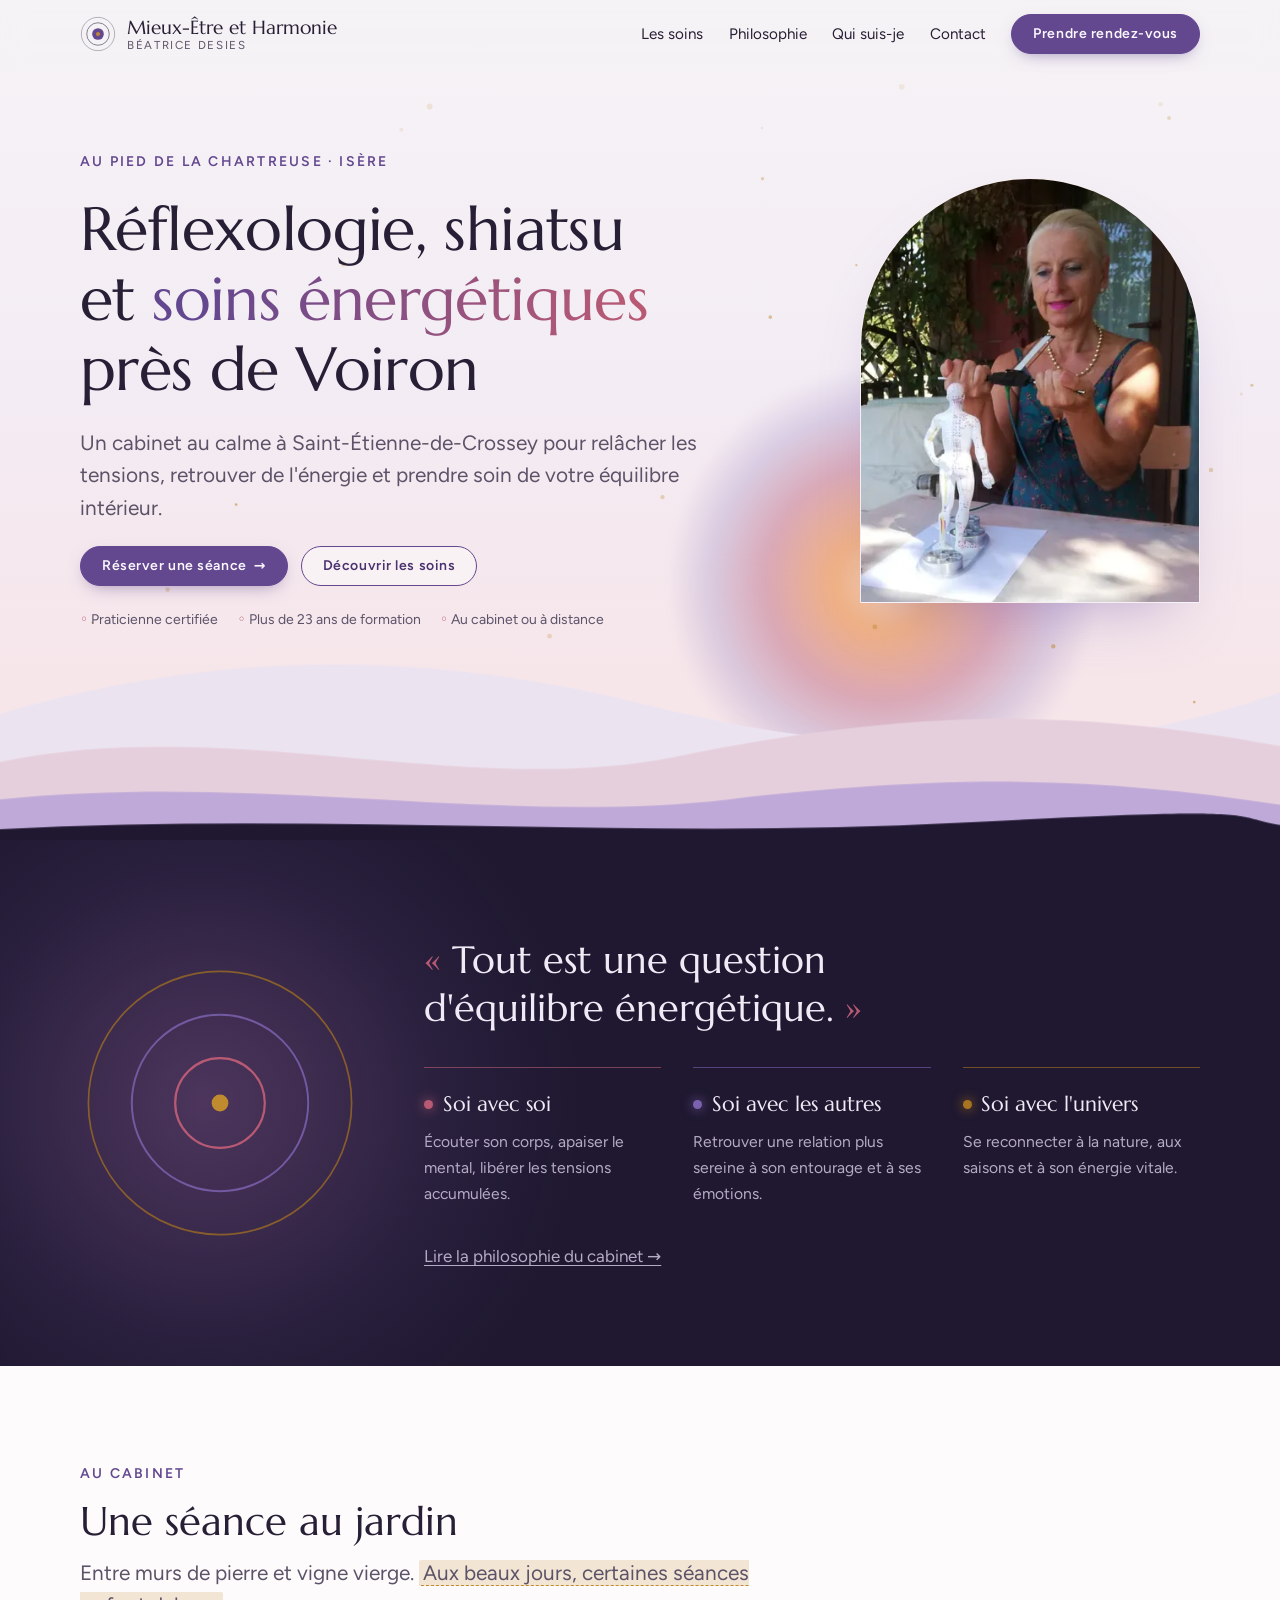
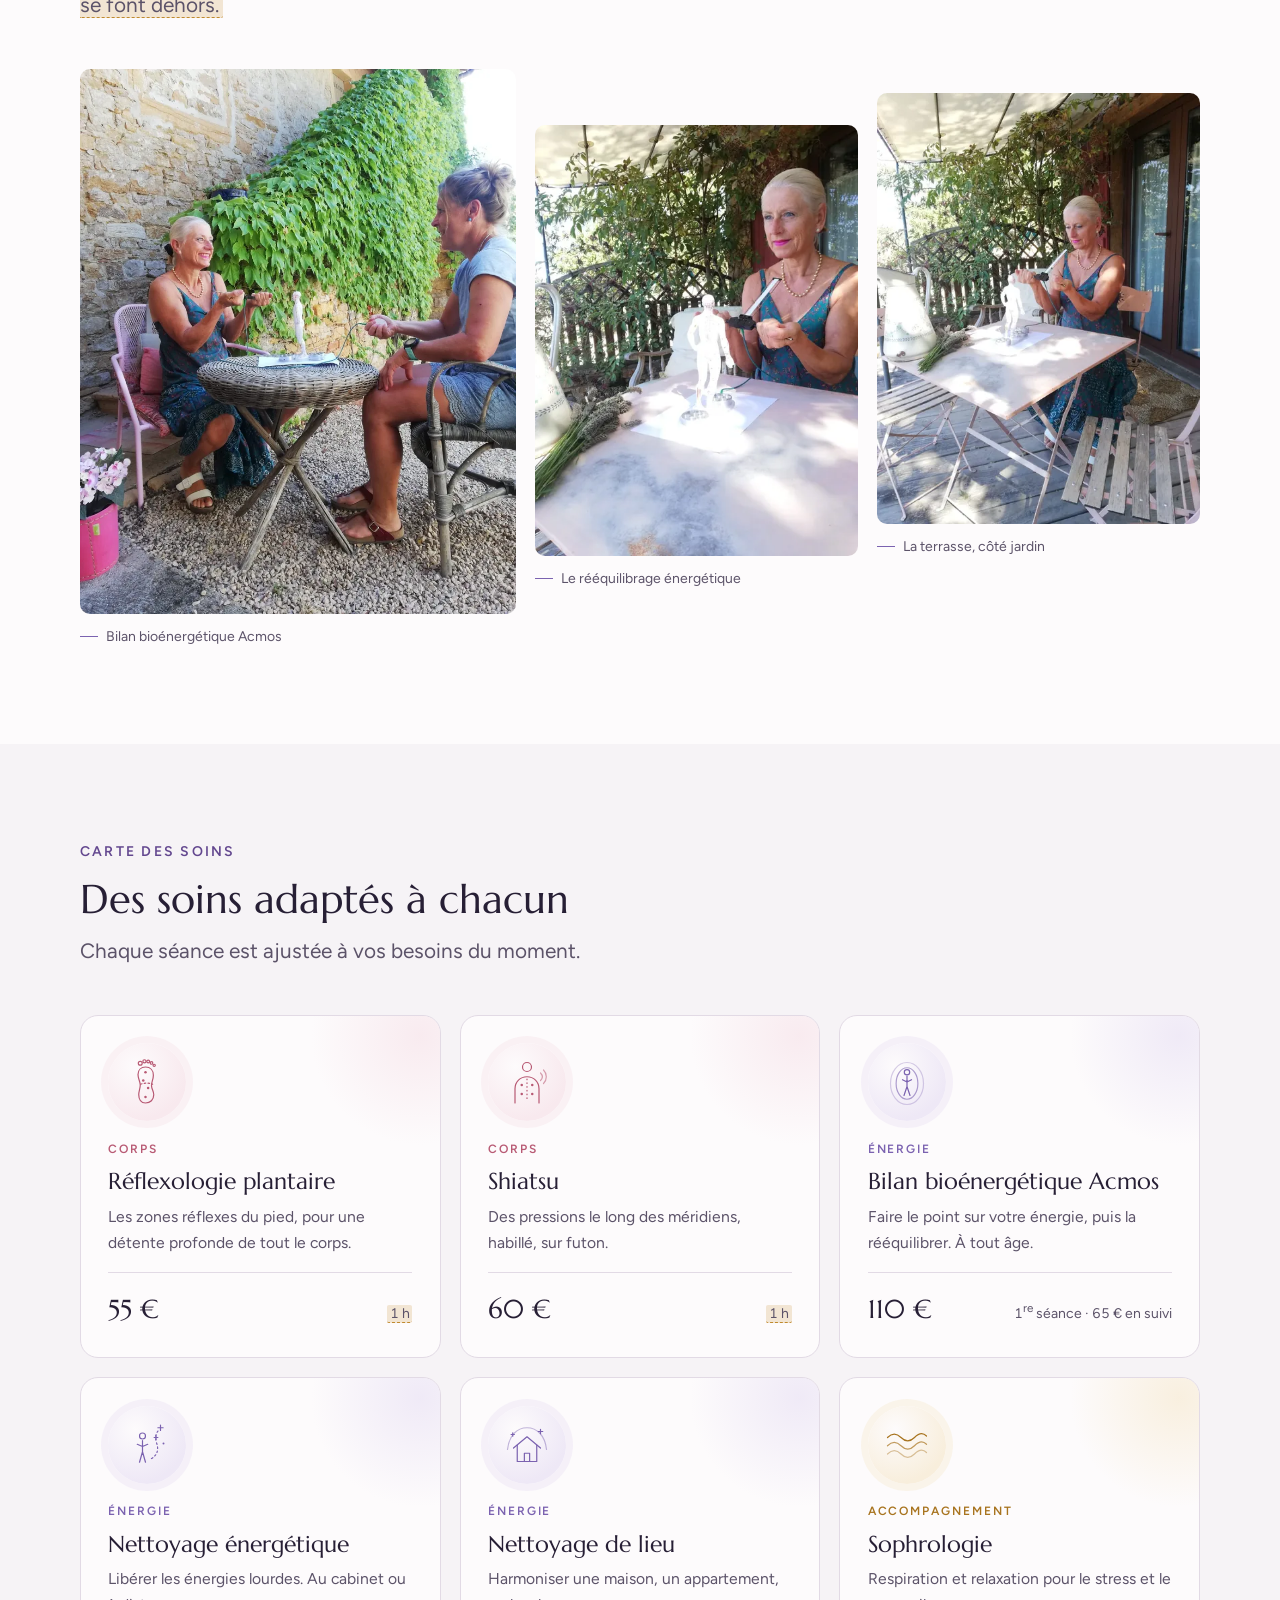
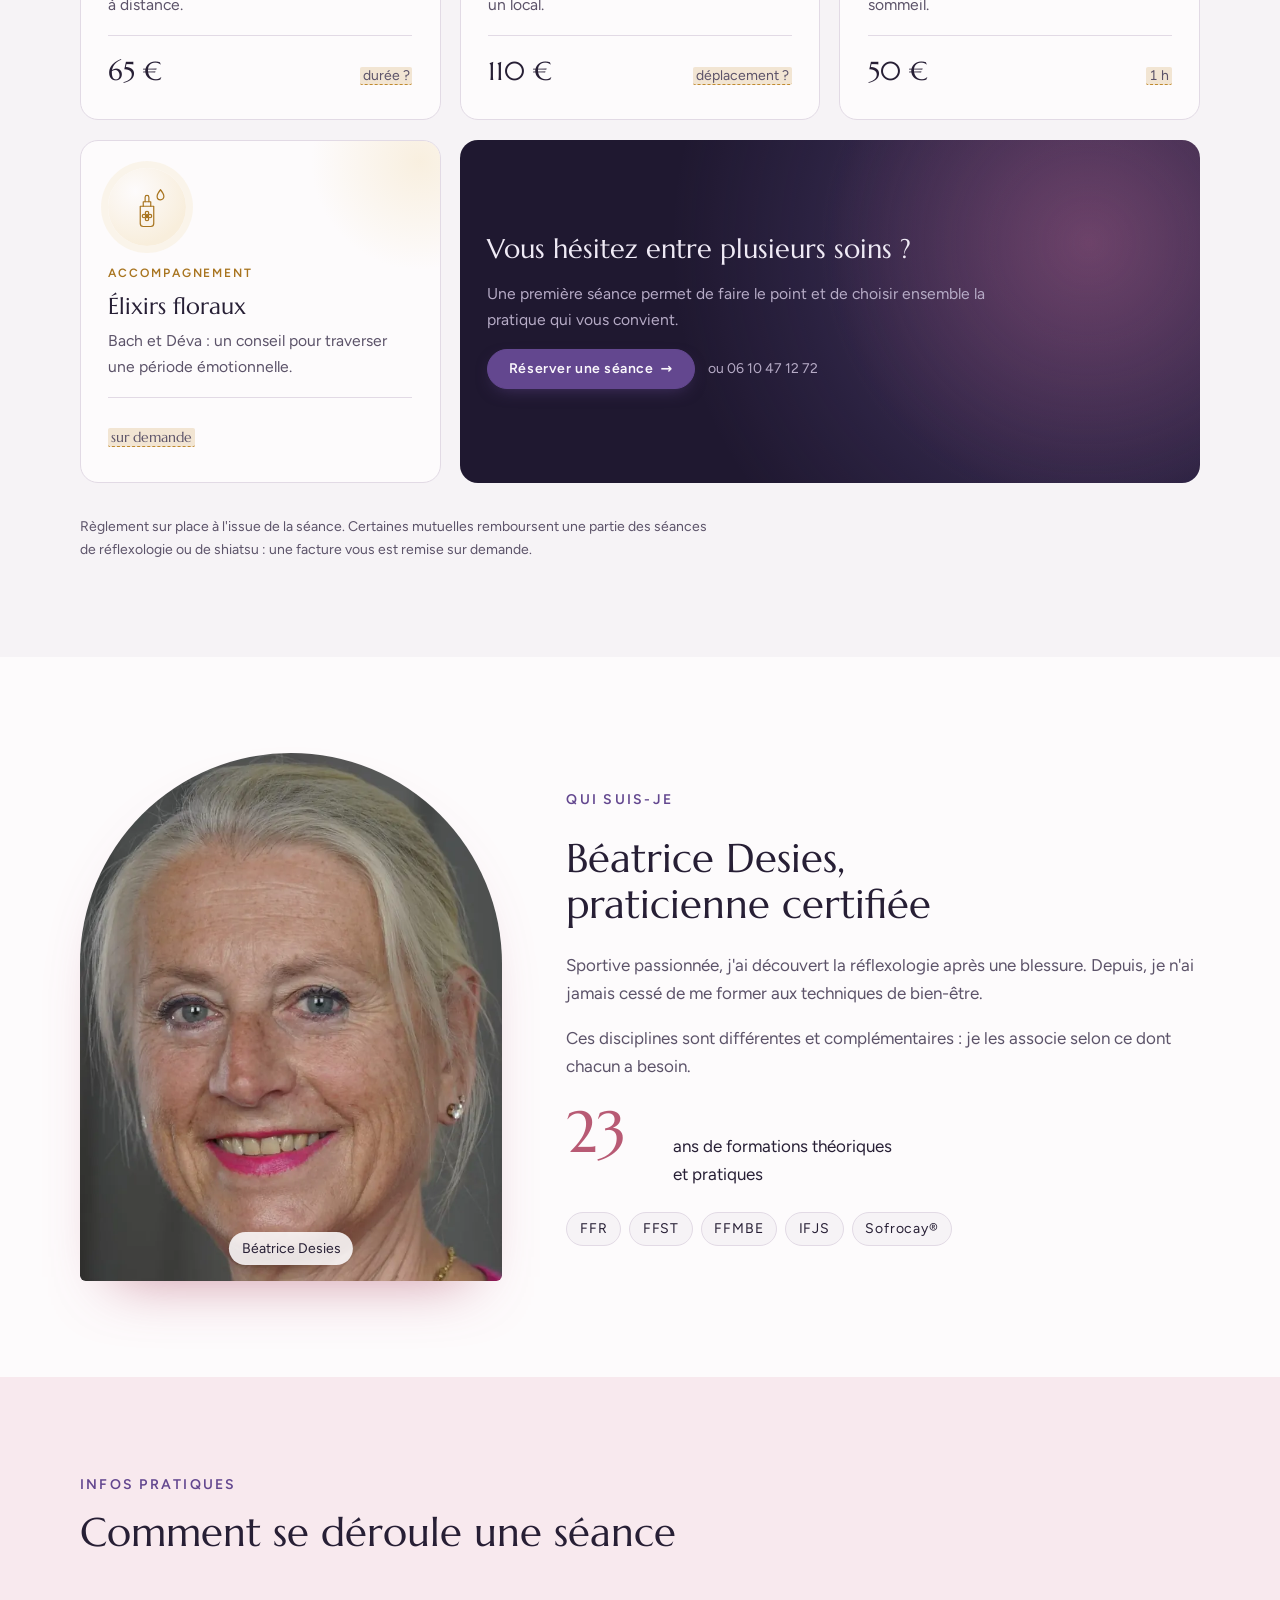
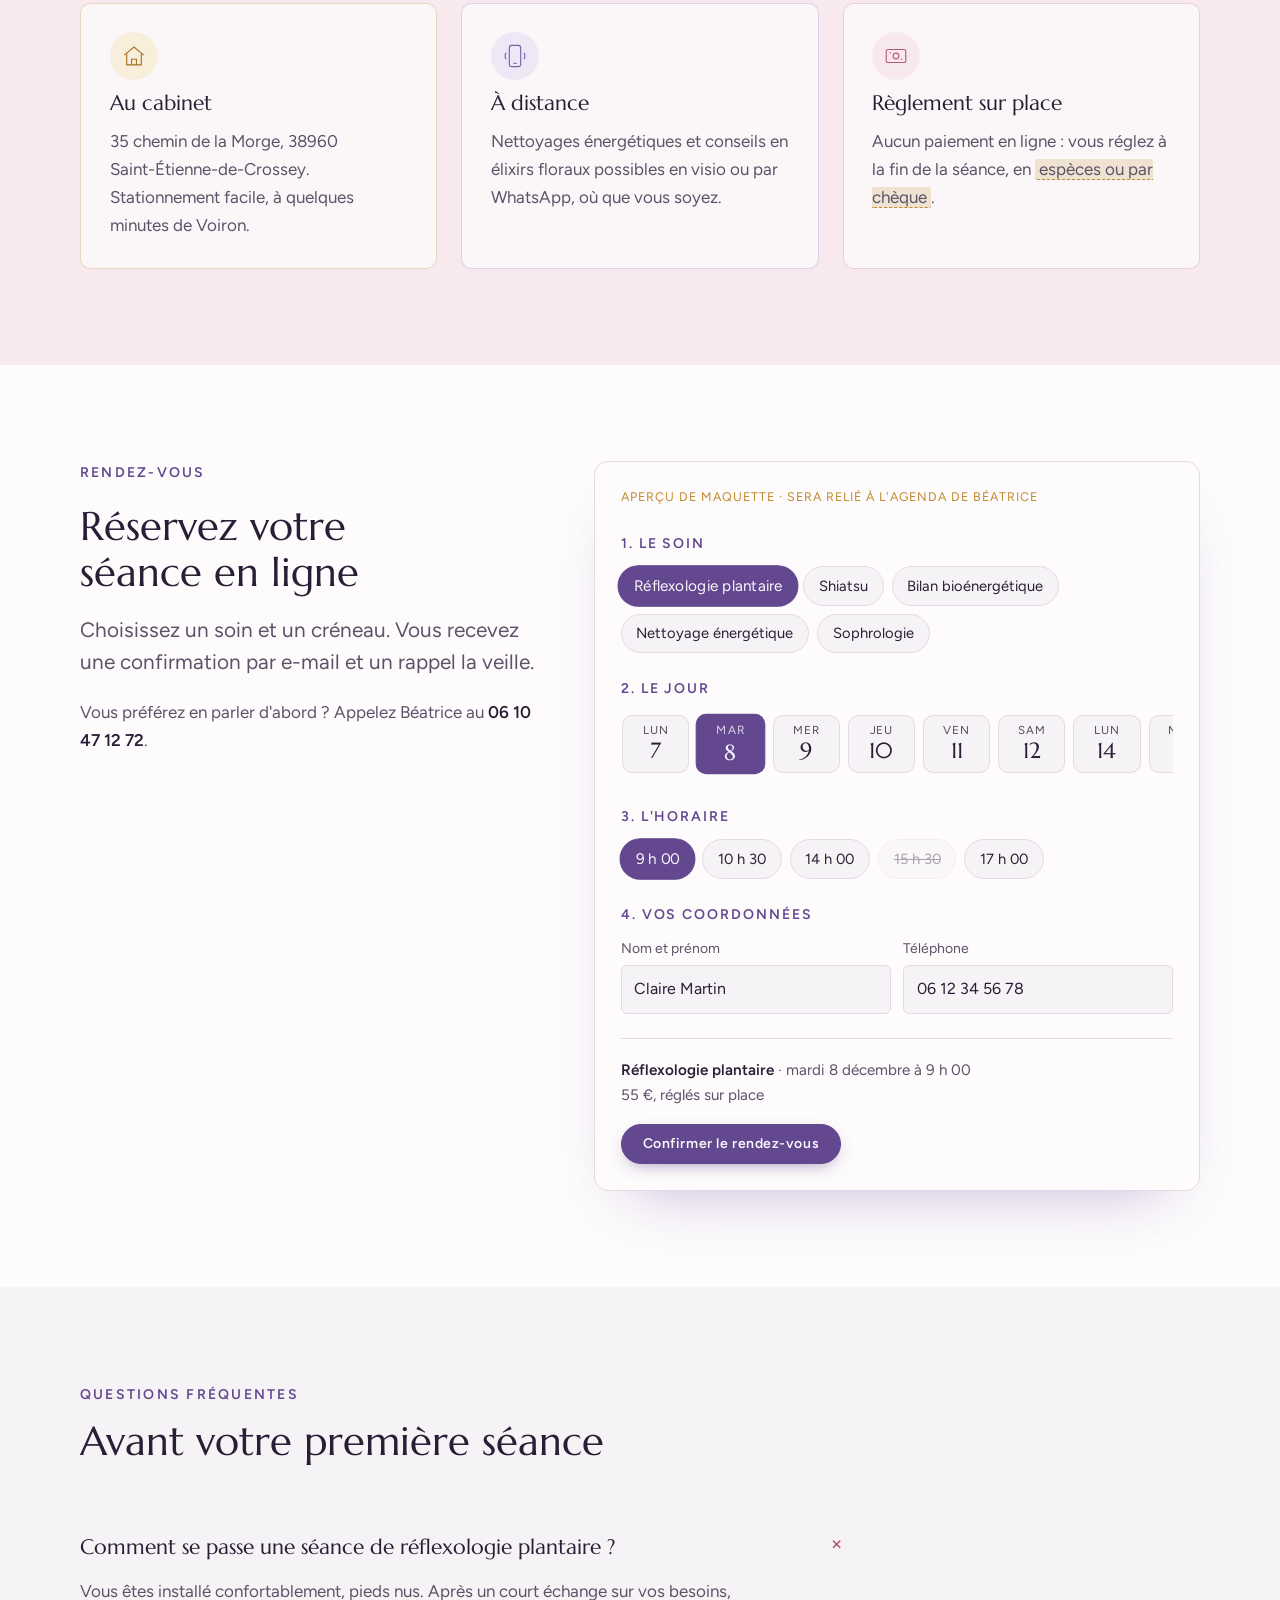
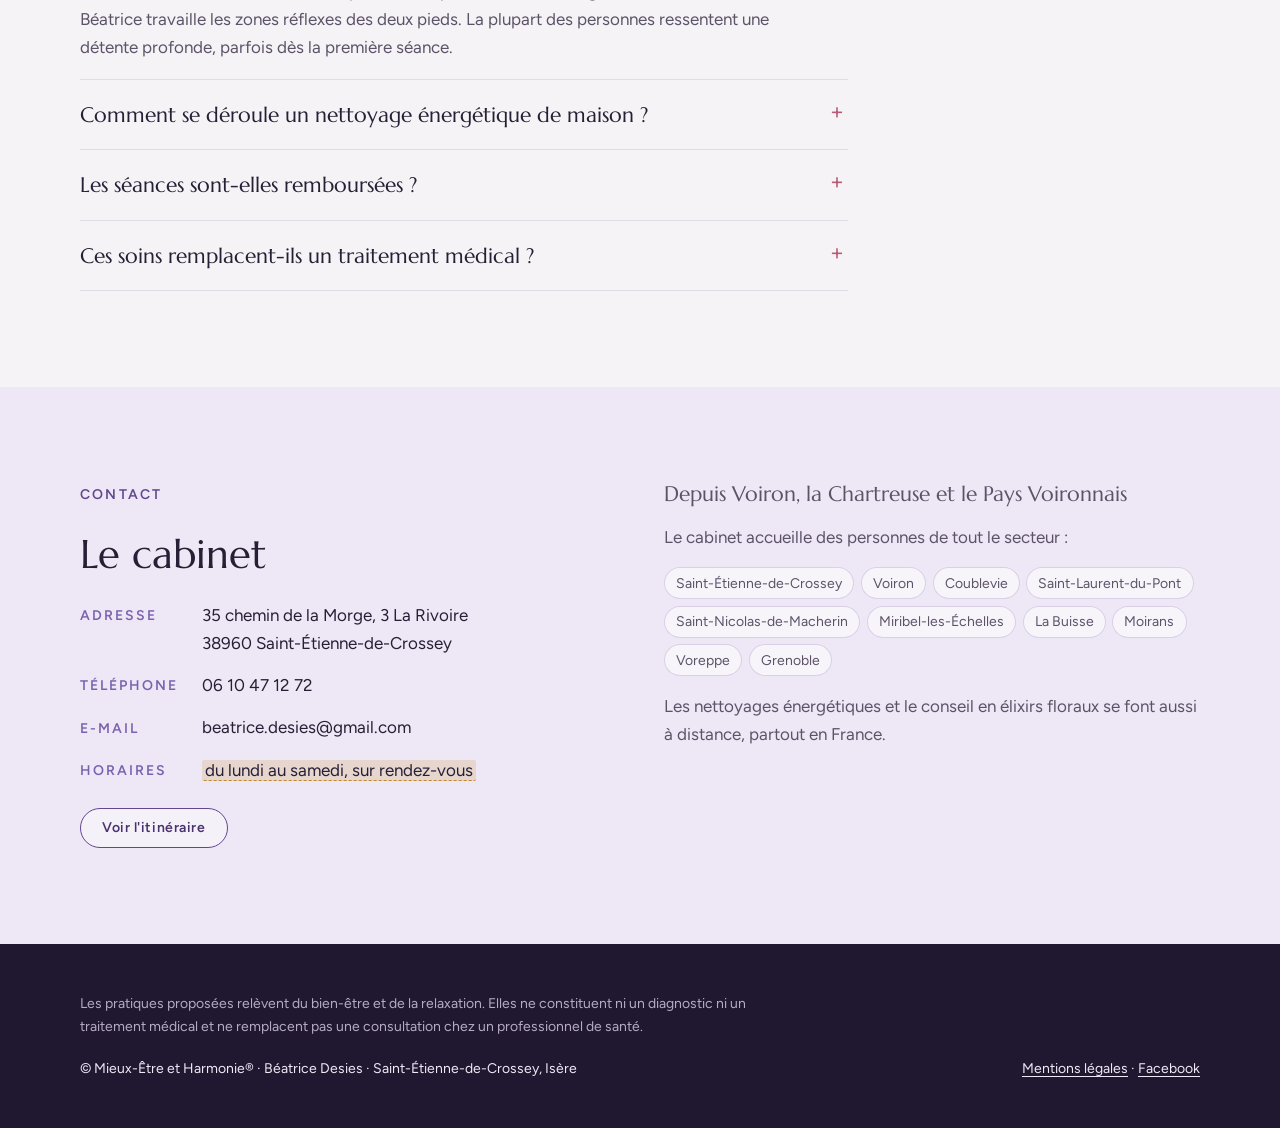
==== commit 8443866f: "Moins de texte, plus de visuels Carte des soins en cartes illustrées (une illustration par pratique)" ====
--- a/index.html
+++ b/index.html
@@ -128,7 +128,7 @@
       <div class="section-head reveal">
         <p class="eyebrow">Au cabinet</p>
         <h2 id="jardin-titre">Une séance au jardin</h2>
-        <p class="lead">Le cabinet s'ouvre sur un jardin au calme, entre murs de pierre et vigne vierge. <span class="todo">Quand le temps le permet, certaines séances se font dehors.</span></p>
+        <p class="lead">Entre murs de pierre et vigne vierge. <span class="todo">Aux beaux jours, certaines séances se font dehors.</span></p>
       </div>
       <div class="gallery">
         <figure class="reveal"><picture><source type="image/webp" srcset="assets/photos/seance-jardin-480.webp 480w, assets/photos/seance-jardin-800.webp 800w" sizes="(max-width: 860px) 80vw, 40vw"><img src="assets/photos/seance-jardin-800.jpg" srcset="assets/photos/seance-jardin-480.jpg 480w, assets/photos/seance-jardin-800.jpg 800w" sizes="(max-width: 860px) 80vw, 40vw" width="800" height="999" alt="Bilan bioénergétique Acmos avec une consultante, dans le jardin du cabinet à Saint-Étienne-de-Crossey" loading="lazy"></picture><figcaption>Bilan bioénergétique Acmos</figcaption></figure>
@@ -143,62 +143,64 @@
       <div class="section-head reveal">
         <p class="eyebrow">Carte des soins</p>
         <h2 id="soins-titre">Des soins adaptés à chacun</h2>
-        <p class="lead">Les disciplines se complètent : chaque séance est ajustée à vos besoins du moment.</p>
-      </div>
-
-      <div class="menu">
-        <div class="menu-group c-rose">
-          <div class="group-head reveal"><h3>Soins du corps</h3><p>Le toucher pour relâcher les tensions.</p></div>
-          <div class="menu-items">
-            <article class="soin reveal">
-              <h4>Réflexologie plantaire</h4>
-              <p>Un toucher précis des zones réflexes du pied pour une détente profonde et un relâchement de tout le corps.</p>
-              <div class="price"><b>55 €</b><small><span class="todo">1 h</span></small></div>
-            </article>
-            <article class="soin reveal">
-              <h4>Shiatsu</h4>
-              <p>Des pressions le long des méridiens, habillé, sur futon, pour faire circuler l'énergie et dénouer les tensions.</p>
-              <div class="price"><b>60 €</b><small><span class="todo">1 h</span></small></div>
-            </article>
-          </div>
-        </div>
-
-        <div class="menu-group c-violet">
-          <div class="group-head reveal"><h3>Soins énergétiques</h3><p>Rééquilibrer et alléger, au cabinet, sur place ou à distance.</p></div>
-          <div class="menu-items">
-            <article class="soin reveal">
-              <h4>Bilan bioénergétique Acmos</h4>
-              <p>Un bilan de votre circulation énergétique, suivi d'un rééquilibrage, pour soutenir l'autorégulation du corps. À tout âge.</p>
-              <div class="price"><b>110 €</b><small>1<sup>re</sup> séance avec nettoyage</small><small>65 € en suivi</small></div>
-            </article>
-            <article class="soin reveal">
-              <h4>Nettoyage énergétique de la personne</h4>
-              <p>Libérer les énergies lourdes accumulées pour retrouver légèreté et clarté. Au cabinet ou à distance.</p>
-              <div class="price"><b>65 €</b><small><span class="todo">durée ?</span></small></div>
-            </article>
-            <article class="soin reveal">
-              <h4>Nettoyage énergétique de lieu</h4>
-              <p>Maison, appartement, local professionnel : harmoniser l'énergie d'un lieu après un emménagement, une période difficile ou une sensation de malaise.</p>
-              <div class="price"><b>110 €</b><small><span class="todo">déplacement ?</span></small></div>
-            </article>
-          </div>
-        </div>
-
-        <div class="menu-group c-gold">
-          <div class="group-head reveal"><h3>Accompagnement</h3><p>Des outils à prolonger chez soi.</p></div>
-          <div class="menu-items">
-            <article class="soin reveal">
-              <h4>Sophrologie</h4>
-              <p>Respiration, relaxation et visualisation pour mieux gérer le stress, le sommeil et les émotions au quotidien.</p>
-              <div class="price"><b>50 €</b><small><span class="todo">1 h</span></small></div>
-            </article>
-            <article class="soin reveal">
-              <h4>Élixirs floraux de Bach et Déva</h4>
-              <p>Un conseil personnalisé pour choisir les élixirs qui vous accompagnent dans une période de changement émotionnel.</p>
-              <div class="price"><b><span class="todo">sur demande</span></b></div>
-            </article>
-          </div>
-        </div>
+        <p class="lead">Chaque séance est ajustée à vos besoins du moment.</p>
+      </div>
+
+      <div class="soins-grid">
+        <article class="card c-rose reveal" style="--d:0s">
+          <div class="illu"><svg viewBox="0 0 64 64" fill="none" stroke="currentColor" stroke-width="1.6" stroke-linecap="round" stroke-linejoin="round" aria-hidden="true"><path d="M30 60c-6 0-9-5-9-11 0-5 2-8 2-13s-3-8-3-14c0-6 4-10 10-10 6.5 0 10.5 4.5 10.5 11 0 5.5-2.5 8.5-2.5 13.5S41 44 41 49c0 6.5-4.5 11-11 11z"/><circle cx="23" cy="7" r="2.6"/><circle cx="28.6" cy="4.4" r="2.1"/><circle cx="33.6" cy="4.6" r="1.9"/><circle cx="38" cy="6.6" r="1.7"/><circle cx="41.6" cy="9.8" r="1.5"/><circle cx="30" cy="19" r="1.7" fill="currentColor" stroke="none"/><circle cx="27" cy="30" r="1.7" fill="currentColor" stroke="none"/><circle cx="33.5" cy="40" r="1.7" fill="currentColor" stroke="none"/><circle cx="30" cy="52" r="1.7" fill="currentColor" stroke="none"/><path d="M23.5 35c5-2 11-2 16 0" stroke-dasharray="2 3"/></svg></div>
+          <p class="card-tag">Corps</p>
+          <h3>Réflexologie plantaire</h3>
+          <p>Les zones réflexes du pied, pour une détente profonde de tout le corps.</p>
+          <div class="card-foot"><b>55 €</b><span><span class="todo">1 h</span></span></div>
+        </article>
+        <article class="card c-rose reveal" style="--d:0.1s">
+          <div class="illu"><svg viewBox="0 0 64 64" fill="none" stroke="currentColor" stroke-width="1.6" stroke-linecap="round" stroke-linejoin="round" aria-hidden="true"><circle cx="32" cy="12" r="6"/><path d="M16 60V41c0-9.5 7-16 16-16s16 6.5 16 16v19"/><path d="M32 28v30" stroke-dasharray="1 4"/><circle cx="25" cy="36" r="1.7" fill="currentColor" stroke="none"/><circle cx="39" cy="36" r="1.7" fill="currentColor" stroke="none"/><circle cx="25" cy="48" r="1.7" fill="currentColor" stroke="none"/><circle cx="39" cy="48" r="1.7" fill="currentColor" stroke="none"/><path d="M50 20c3 3 3 7 0 10M54 16c5 5 5 13 0 18" opacity=".55"/></svg></div>
+          <p class="card-tag">Corps</p>
+          <h3>Shiatsu</h3>
+          <p>Des pressions le long des méridiens, habillé, sur futon.</p>
+          <div class="card-foot"><b>60 €</b><span><span class="todo">1 h</span></span></div>
+        </article>
+        <article class="card c-violet reveal" style="--d:0.2s">
+          <div class="illu"><svg viewBox="0 0 64 64" fill="none" stroke="currentColor" stroke-width="1.6" stroke-linecap="round" stroke-linejoin="round" aria-hidden="true"><ellipse cx="32" cy="34" rx="22" ry="28" opacity=".3"/><ellipse cx="32" cy="34" rx="14.5" ry="21" opacity=".6"/><circle cx="32" cy="19" r="3.6"/><path d="M32 24v14M26 29l6 3 6-3M28 50l4-12 4 12"/><circle cx="32" cy="31" r="1.4" fill="currentColor" stroke="none"/></svg></div>
+          <p class="card-tag">Énergie</p>
+          <h3>Bilan bioénergétique Acmos</h3>
+          <p>Faire le point sur votre énergie, puis la rééquilibrer. À tout âge.</p>
+          <div class="card-foot"><b>110 €</b><span>1<sup>re</sup> séance · 65 € en suivi</span></div>
+        </article>
+        <article class="card c-violet reveal" style="--d:0s">
+          <div class="illu"><svg viewBox="0 0 64 64" fill="none" stroke="currentColor" stroke-width="1.6" stroke-linecap="round" stroke-linejoin="round" aria-hidden="true"><circle cx="26" cy="20" r="4"/><path d="M26 26v15M19 31l7 3 7-3M22 55l4-14 4 14"/><path d="M38 50c7-4 10-11 7-20s-1-15 4-19" stroke-dasharray="2 3.5"/><path d="M50 5.5v7.0M46.5 9h7.0"/><path d="M44 19.5v5.0M41.5 22h5.0"/><circle cx="54" cy="30" r="1.3" fill="currentColor" stroke="none"/></svg></div>
+          <p class="card-tag">Énergie</p>
+          <h3>Nettoyage énergétique</h3>
+          <p>Libérer les énergies lourdes. Au cabinet ou à distance.</p>
+          <div class="card-foot"><b>65 €</b><span><span class="todo">durée ?</span></span></div>
+        </article>
+        <article class="card c-violet reveal" style="--d:0.1s">
+          <div class="illu"><svg viewBox="0 0 64 64" fill="none" stroke="currentColor" stroke-width="1.6" stroke-linecap="round" stroke-linejoin="round" aria-hidden="true"><path d="M6 38C8 19 19 9 32 9s24 10 26 29" opacity=".45"/><path d="M14 36 32 21l18 15"/><path d="M19 32v22h26V32"/><path d="M28.5 54V43h7v11"/><path d="M50 11v6M47 14h6"/><path d="M13 15.8v4.4M10.8 18h4.4"/></svg></div>
+          <p class="card-tag">Énergie</p>
+          <h3>Nettoyage de lieu</h3>
+          <p>Harmoniser une maison, un appartement, un local.</p>
+          <div class="card-foot"><b>110 €</b><span><span class="todo">déplacement ?</span></span></div>
+        </article>
+        <article class="card c-gold reveal" style="--d:0.2s">
+          <div class="illu"><svg viewBox="0 0 64 64" fill="none" stroke="currentColor" stroke-width="1.6" stroke-linecap="round" stroke-linejoin="round" aria-hidden="true"><path d="M6 22c6-6 12-6 18 0s12 6 18 0 12-6 16-2"/><path d="M6 33c6-6 12-6 18 0s12 6 18 0 12-6 16-2" opacity=".7"/><path d="M6 44c6-6 12-6 18 0s12 6 18 0 12-6 16-2" opacity=".42"/></svg></div>
+          <p class="card-tag">Accompagnement</p>
+          <h3>Sophrologie</h3>
+          <p>Respiration et relaxation pour le stress et le sommeil.</p>
+          <div class="card-foot"><b>50 €</b><span><span class="todo">1 h</span></span></div>
+        </article>
+        <article class="card c-gold reveal" style="--d:0s">
+          <div class="illu"><svg viewBox="0 0 64 64" fill="none" stroke="currentColor" stroke-width="1.6" stroke-linecap="round" stroke-linejoin="round" aria-hidden="true"><path d="M23 31h18v23a4 4 0 0 1-4 4H27a4 4 0 0 1-4-4z"/><path d="M27 31v-6h10v6"/><path d="M29.5 25v-6a2.5 2.5 0 0 1 5 0v6"/><circle cx="32" cy="44" r="1.8" fill="currentColor" stroke="none"/><circle cx="32" cy="40" r="2.3"/><circle cx="36" cy="44" r="2.3"/><circle cx="32" cy="48" r="2.3"/><circle cx="28" cy="44" r="2.3"/><path d="M50 9s-4.5 5.5-4.5 9a4.5 4.5 0 0 0 9 0c0-3.5-4.5-9-4.5-9z"/></svg></div>
+          <p class="card-tag">Accompagnement</p>
+          <h3>Élixirs floraux</h3>
+          <p>Bach et Déva : un conseil pour traverser une période émotionnelle.</p>
+          <div class="card-foot"><b><span class="todo">sur demande</span></b><span></span></div>
+        </article>
+        <aside class="card card-cta reveal" style="--d:.1s">
+          <h3>Vous hésitez entre plusieurs soins ?</h3>
+          <p>Une première séance permet de faire le point et de choisir ensemble la pratique qui vous convient.</p>
+          <div class="hero-actions"><a class="btn btn-primary" href="#rendez-vous">Réserver une séance <span class="arrow">→</span></a><span class="cta-phone">ou 06 10 47 12 72</span></div>
+        </aside>
       </div>
       <p class="menu-note">Règlement sur place à l'issue de la séance. Certaines mutuelles remboursent une partie des séances de réflexologie ou de shiatsu : une facture vous est remise sur demande.</p>
     </div>
@@ -211,9 +213,8 @@
         <p class="eyebrow">Qui suis-je</p>
         <h2 id="about-titre">Béatrice Desies, praticienne certifiée</h2>
         <div class="prose">
-          <p>Sportive passionnée, j'ai découvert la réflexologie plantaire à la suite d'une blessure. Cette rencontre a ouvert un long chemin de formation vers d'autres techniques de bien-être et de réconfort.</p>
-          <p>Bioénergétique Acmos, réflexologie, shiatsu, sophrologie, élixirs floraux, toucher-massage, drainage et nettoyage énergétique : ces disciplines sont très différentes et pourtant complémentaires. Je les associe selon ce dont chacun a besoin.</p>
-          <p>Je vous reçois dans mon cabinet de Saint-Étienne-de-Crossey, au calme, entre Voiron et la Chartreuse.</p>
+          <p>Sportive passionnée, j'ai découvert la réflexologie après une blessure. Depuis, je n'ai jamais cessé de me former aux techniques de bien-être.</p>
+          <p>Ces disciplines sont différentes et complémentaires : je les associe selon ce dont chacun a besoin.</p>
         </div>
         <div class="stat"><b data-count="23">23</b><span>ans de formations théoriques<br>et pratiques</span></div>
         <ul class="certs" aria-label="Fédérations et certifications">
--- a/assets/style.css
+++ b/assets/style.css
@@ -259,29 +259,39 @@
 .quote::before { content: "« "; color: var(--rose); }
 .quote::after { content: " »"; color: var(--rose); }
 
-/* Carte des soins */
-.menu { display: grid; gap: 4rem; }
-.menu-group { display: grid; grid-template-columns: 14rem 1fr; gap: 2rem; }
-.group-head { display: grid; gap: 0.6rem; align-content: start; padding-top: 0.6rem; }
-.group-head h3 { font-family: var(--font-body); font-size: var(--step--1); letter-spacing: 0.16em; text-transform: uppercase; color: var(--c); font-weight: 600; }
-.group-head::before { content: ""; width: 42px; height: 3px; border-radius: 3px; background: var(--c); }
-.group-head p { font-size: var(--step--1); color: var(--ink-soft); }
-.menu-items { display: grid; }
-.soin {
-  display: grid; grid-template-columns: 1fr auto; gap: 0.4rem 2rem; padding: 1.5rem 1rem; margin-inline: -1rem;
-  border-bottom: 1px solid var(--line); border-radius: 4px; position: relative;
-  transition: background .35s, padding .35s var(--ease);
-}
-.soin:first-child { border-top: 1px solid var(--line); }
-.soin::before { content: ""; position: absolute; left: 0; top: 18%; bottom: 18%; width: 2px; background: var(--c); transform: scaleY(0); transition: transform .35s var(--ease); }
-.soin:hover { background: var(--c-soft); padding-left: 1.6rem; }
-.soin:hover::before { transform: scaleY(1); }
-.soin h4 { font-size: var(--step-2); line-height: 1.2; }
-.soin p { color: var(--ink-soft); grid-column: 1; max-width: 36em; }
-.soin .price { grid-column: 2; grid-row: 1 / span 2; text-align: right; font-variant-numeric: tabular-nums; display: grid; align-content: start; gap: 0.2rem; }
-.price b { font-family: var(--font-display); font-weight: 400; font-size: var(--step-2); color: var(--ink); }
-.price small { color: var(--ink-soft); font-size: var(--step--1); }
-.menu-note { color: var(--ink-soft); font-size: var(--step--1); margin-top: 2.5rem; max-width: 46em; }
+/* Carte des soins : cartes illustrées */
+.soins-grid { display: grid; grid-template-columns: repeat(3, minmax(0, 1fr)); gap: 1.2rem; }
+.card {
+  position: relative; overflow: hidden; display: grid; grid-template-rows: auto auto auto 1fr auto; gap: 0.55rem;
+  padding: 1.7rem; border-radius: 18px; background: var(--paper); border: 1px solid var(--line);
+  transition: transform .4s var(--ease), box-shadow .4s, border-color .4s;
+}
+.card::before { content: ""; position: absolute; width: 220px; aspect-ratio: 1; right: -90px; top: -90px; border-radius: 50%;
+  background: radial-gradient(circle, var(--c-soft), transparent 70%); opacity: .9; pointer-events: none; transition: transform .6s var(--ease); }
+.card:hover { transform: translateY(-5px); border-color: color-mix(in srgb, var(--c) 35%, var(--line));
+  box-shadow: 0 24px 50px -30px color-mix(in srgb, var(--c) 75%, transparent); }
+.card:hover::before { transform: scale(1.25); }
+.card > * { position: relative; }
+.illu { width: 78px; height: 78px; border-radius: 50%; display: grid; place-items: center; color: var(--c); margin-bottom: 0.6rem;
+  background: radial-gradient(circle at 35% 30%, var(--paper), var(--c-soft) 72%);
+  box-shadow: 0 0 0 7px color-mix(in srgb, var(--c-soft) 55%, transparent); }
+.illu svg { width: 48px; height: 48px; transition: transform .6s var(--ease); }
+.card:hover .illu svg { transform: scale(1.08); }
+.card-tag { font-size: 0.75rem; letter-spacing: 0.16em; text-transform: uppercase; color: var(--c); font-weight: 600; }
+.card h3 { font-size: 1.45rem; }
+.card > p:not(.card-tag) { color: var(--ink-soft); font-size: 0.98rem; }
+.card-foot { display: flex; flex-wrap: wrap; align-items: baseline; justify-content: space-between; gap: 0.3rem 1rem;
+  border-top: 1px solid var(--line); padding-top: 0.9rem; margin-top: 0.5rem; font-variant-numeric: tabular-nums; }
+.card-foot b { font-family: var(--font-display); font-weight: 400; font-size: 1.6rem; color: var(--ink); }
+.card-foot span { font-size: var(--step--1); color: var(--ink-soft); }
+.card-cta { grid-column: span 2; align-content: center; grid-template-rows: none; gap: 1rem; border: 0; color: var(--on-night);
+  background: radial-gradient(circle at 85% 30%, color-mix(in srgb, var(--rose) 35%, transparent), transparent 40%),
+              radial-gradient(circle at 85% 30%, color-mix(in srgb, var(--violet) 40%, transparent), transparent 62%), var(--night); }
+.card-cta::before { display: none; }
+.card-cta h3 { font-size: var(--step-2); max-width: 18em; }
+.card-cta > p { color: var(--on-night-soft) !important; max-width: 32em; }
+.cta-phone { color: var(--on-night-soft); font-size: var(--step--1); align-self: center; }
+.menu-note { color: var(--ink-soft); font-size: var(--step--1); margin-top: 2rem; max-width: 46em; }
 
 /* Qui suis-je */
 .about { display: grid; grid-template-columns: 0.8fr 1.2fr; gap: 4rem; align-items: center; }
@@ -360,11 +370,12 @@
 .footer-row { display: flex; flex-wrap: wrap; justify-content: space-between; gap: 1rem; }
 
 /* Page Philosophie */
-.page-hero .wrap { padding-block: 5rem 10rem; display: grid; gap: 1.3rem; grid-template-columns: 1fr; }
+.page-hero .wrap { padding-block: 5rem 12rem; }
 .methods { display: grid; grid-template-columns: repeat(2, minmax(0, 1fr)); gap: 1.5rem; }
 .method { display: grid; gap: 0.7rem; align-content: start; padding: 2rem; border-radius: 10px; background: var(--paper); border-top: 3px solid var(--c); transition: transform .35s var(--ease), box-shadow .35s; }
 .method:hover { transform: translateY(-4px); box-shadow: 0 20px 40px -28px color-mix(in srgb, var(--c) 80%, transparent); }
 .method h3 { font-size: var(--step-2); }
+.method .illu { margin-bottom: 0.3rem; }
 .method p { color: var(--ink-soft); }
 .method .tag { font-size: var(--step--1); color: var(--c); letter-spacing: 0.1em; text-transform: uppercase; font-weight: 600; }
 .split { display: grid; grid-template-columns: 1fr 1fr; gap: 3rem; }
@@ -382,7 +393,8 @@
   .hero .wrap { padding-block: 3rem 8rem; gap: 2rem; }
   .arch { max-width: 230px; justify-self: start; }
   .sun { right: 0; bottom: 40px; }
-  .menu-group { grid-template-columns: 1fr; gap: 1rem; }
+  .soins-grid { grid-template-columns: repeat(2, minmax(0, 1fr)); }
+  .card-cta { grid-column: auto; }
   .triad-list, .practical, .methods { grid-template-columns: 1fr; gap: 1.5rem; }
   .triad { gap: 2.5rem; }
   .ripples { width: 190px; }
@@ -394,8 +406,8 @@
   .gallery figure:first-child picture { aspect-ratio: 3 / 4; }
 }
 @media (max-width: 520px) {
-  .soin { grid-template-columns: 1fr; }
-  .soin .price { grid-column: 1; grid-row: auto; text-align: left; grid-auto-flow: column; justify-content: start; align-items: baseline; gap: 0.6rem; }
+  .soins-grid { grid-template-columns: 1fr; }
+  .card-cta { grid-column: auto; }
   .field-row { grid-template-columns: 1fr; }
   .contact dl { grid-template-columns: 1fr; gap: 0.2rem; }
   .contact dd { margin-bottom: 0.8rem; }
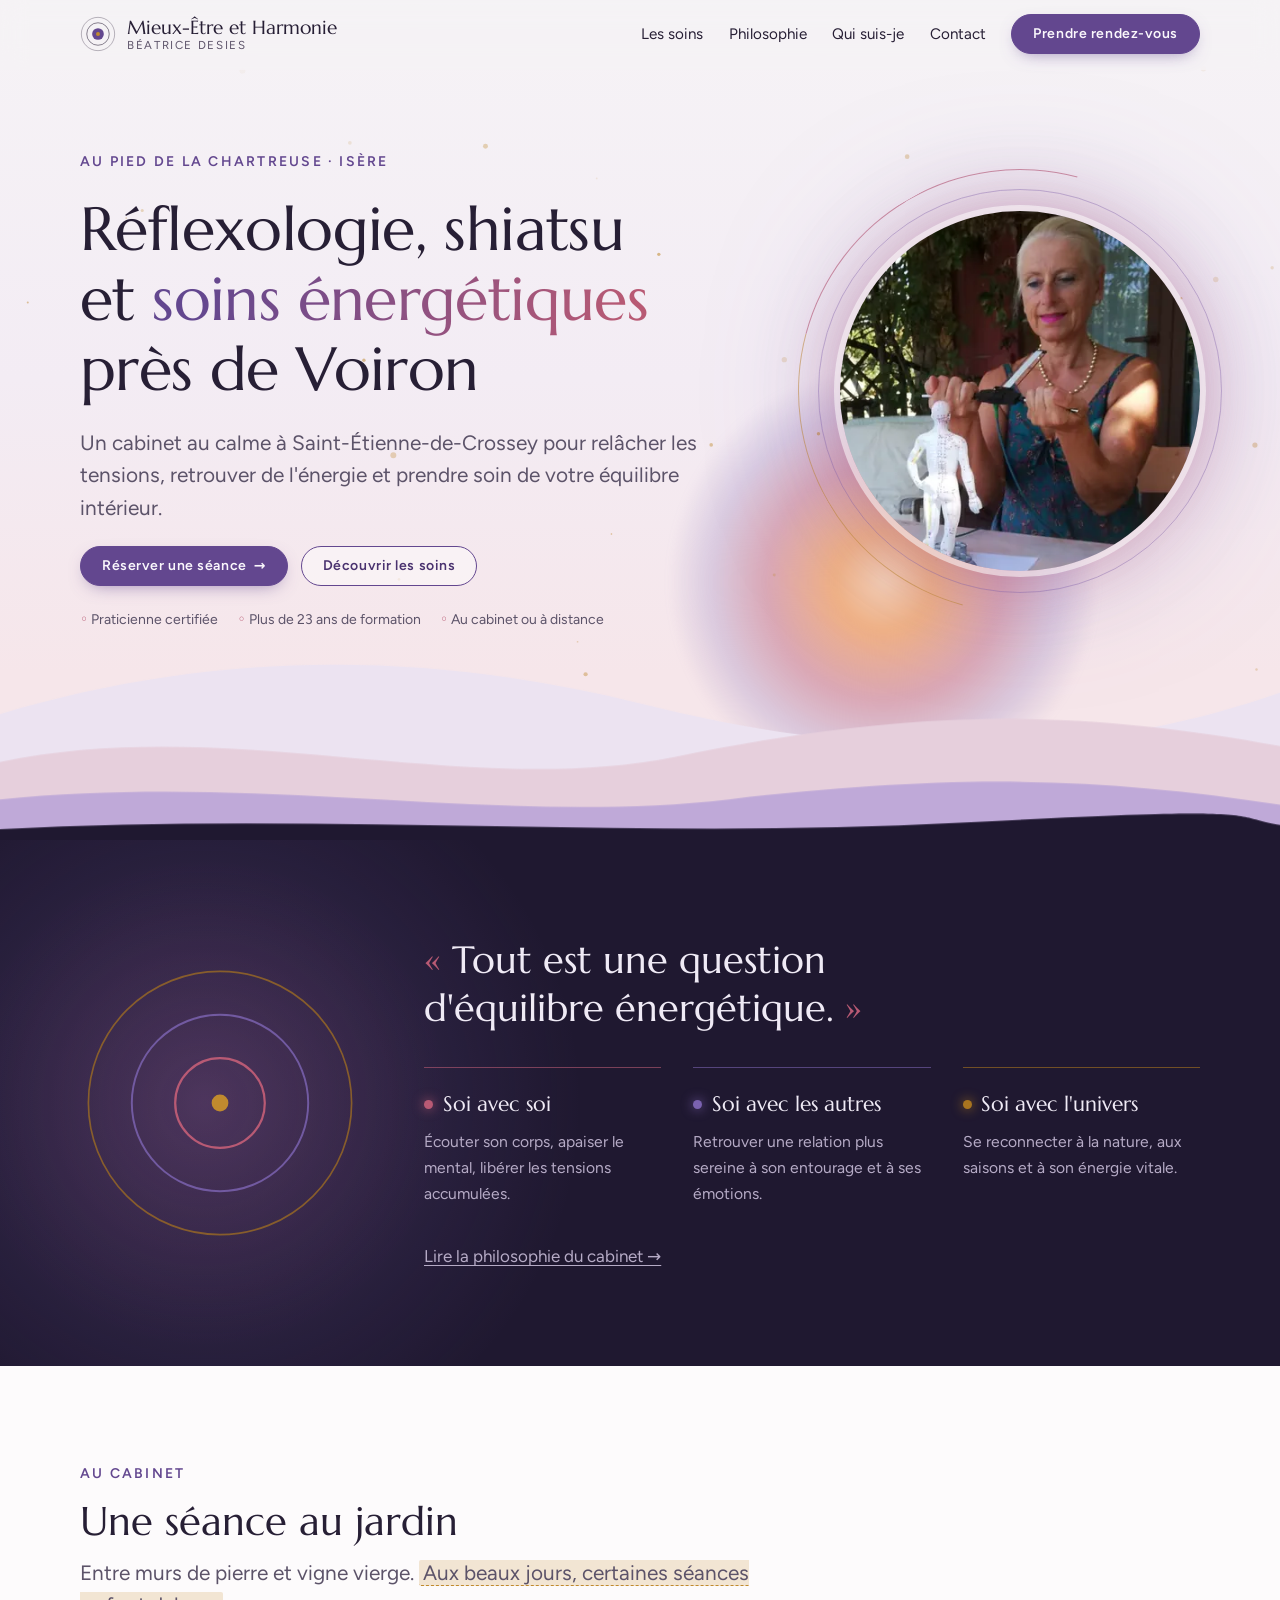
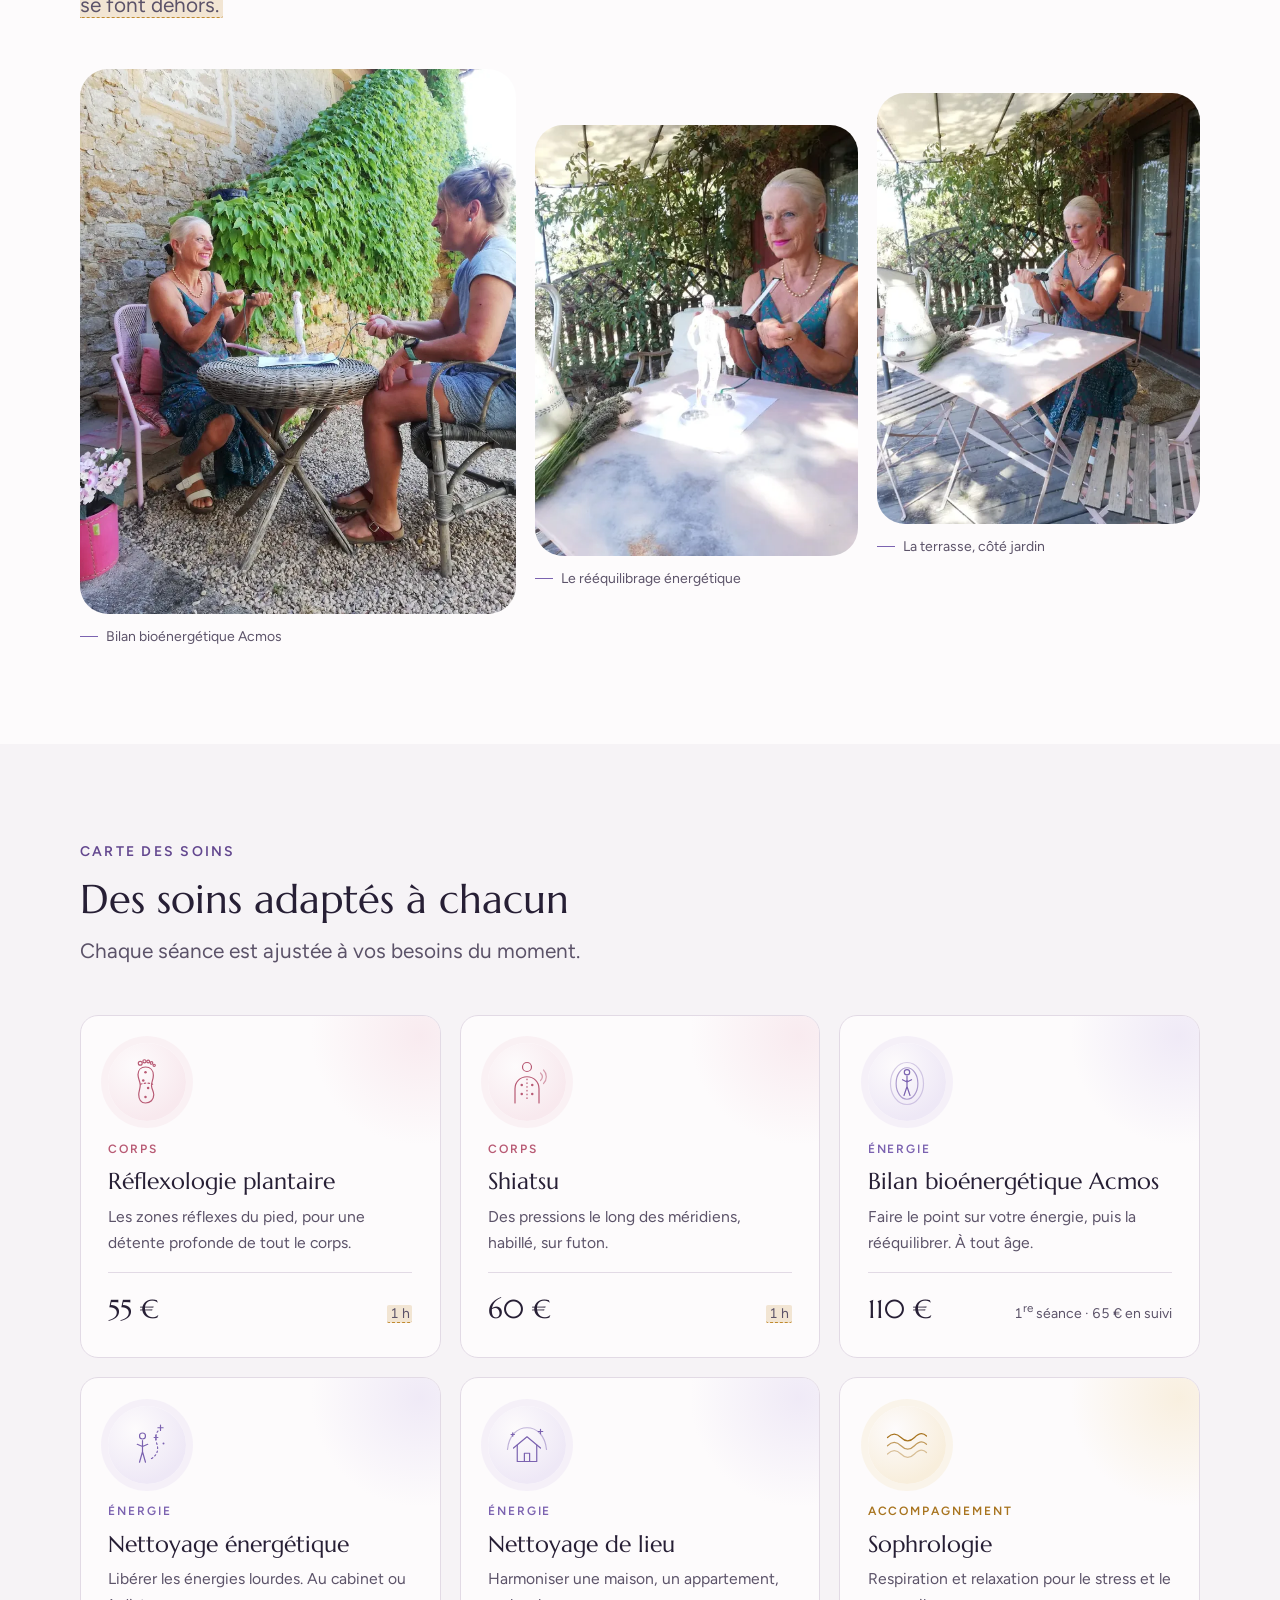
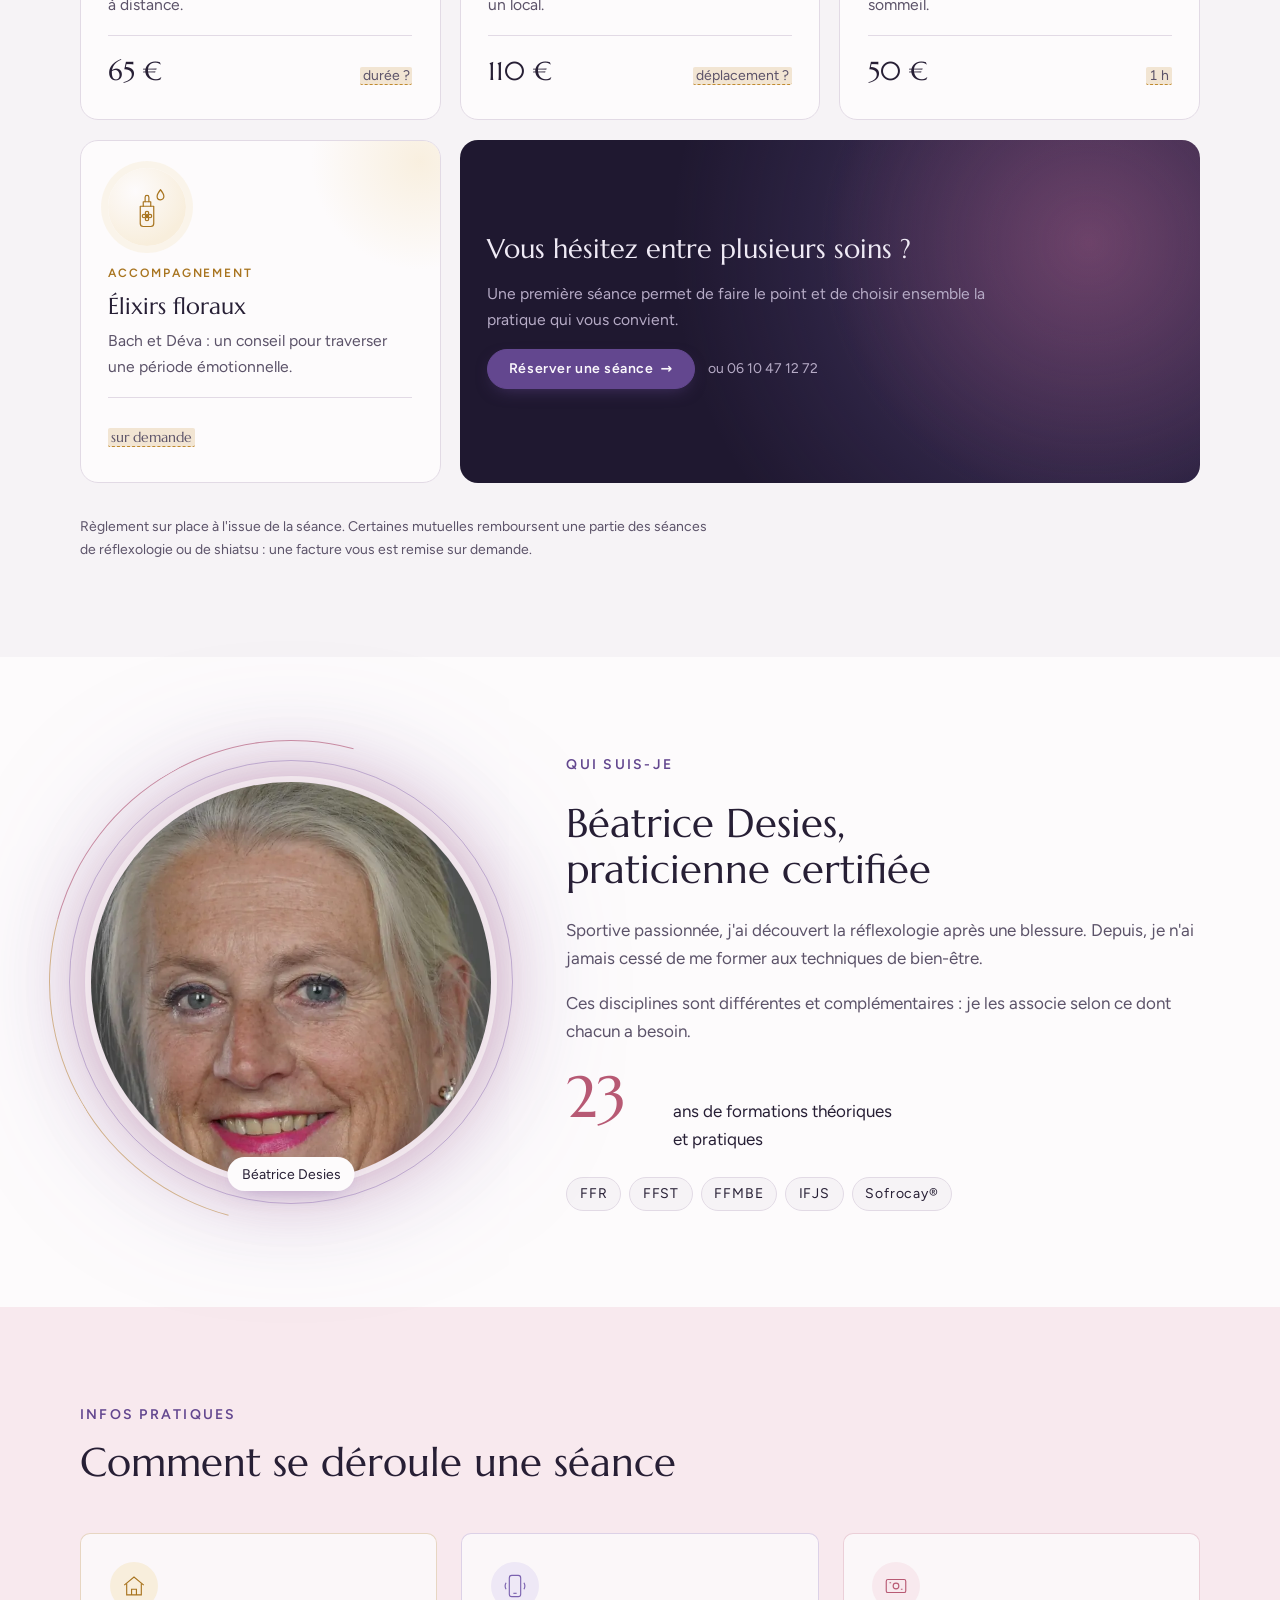
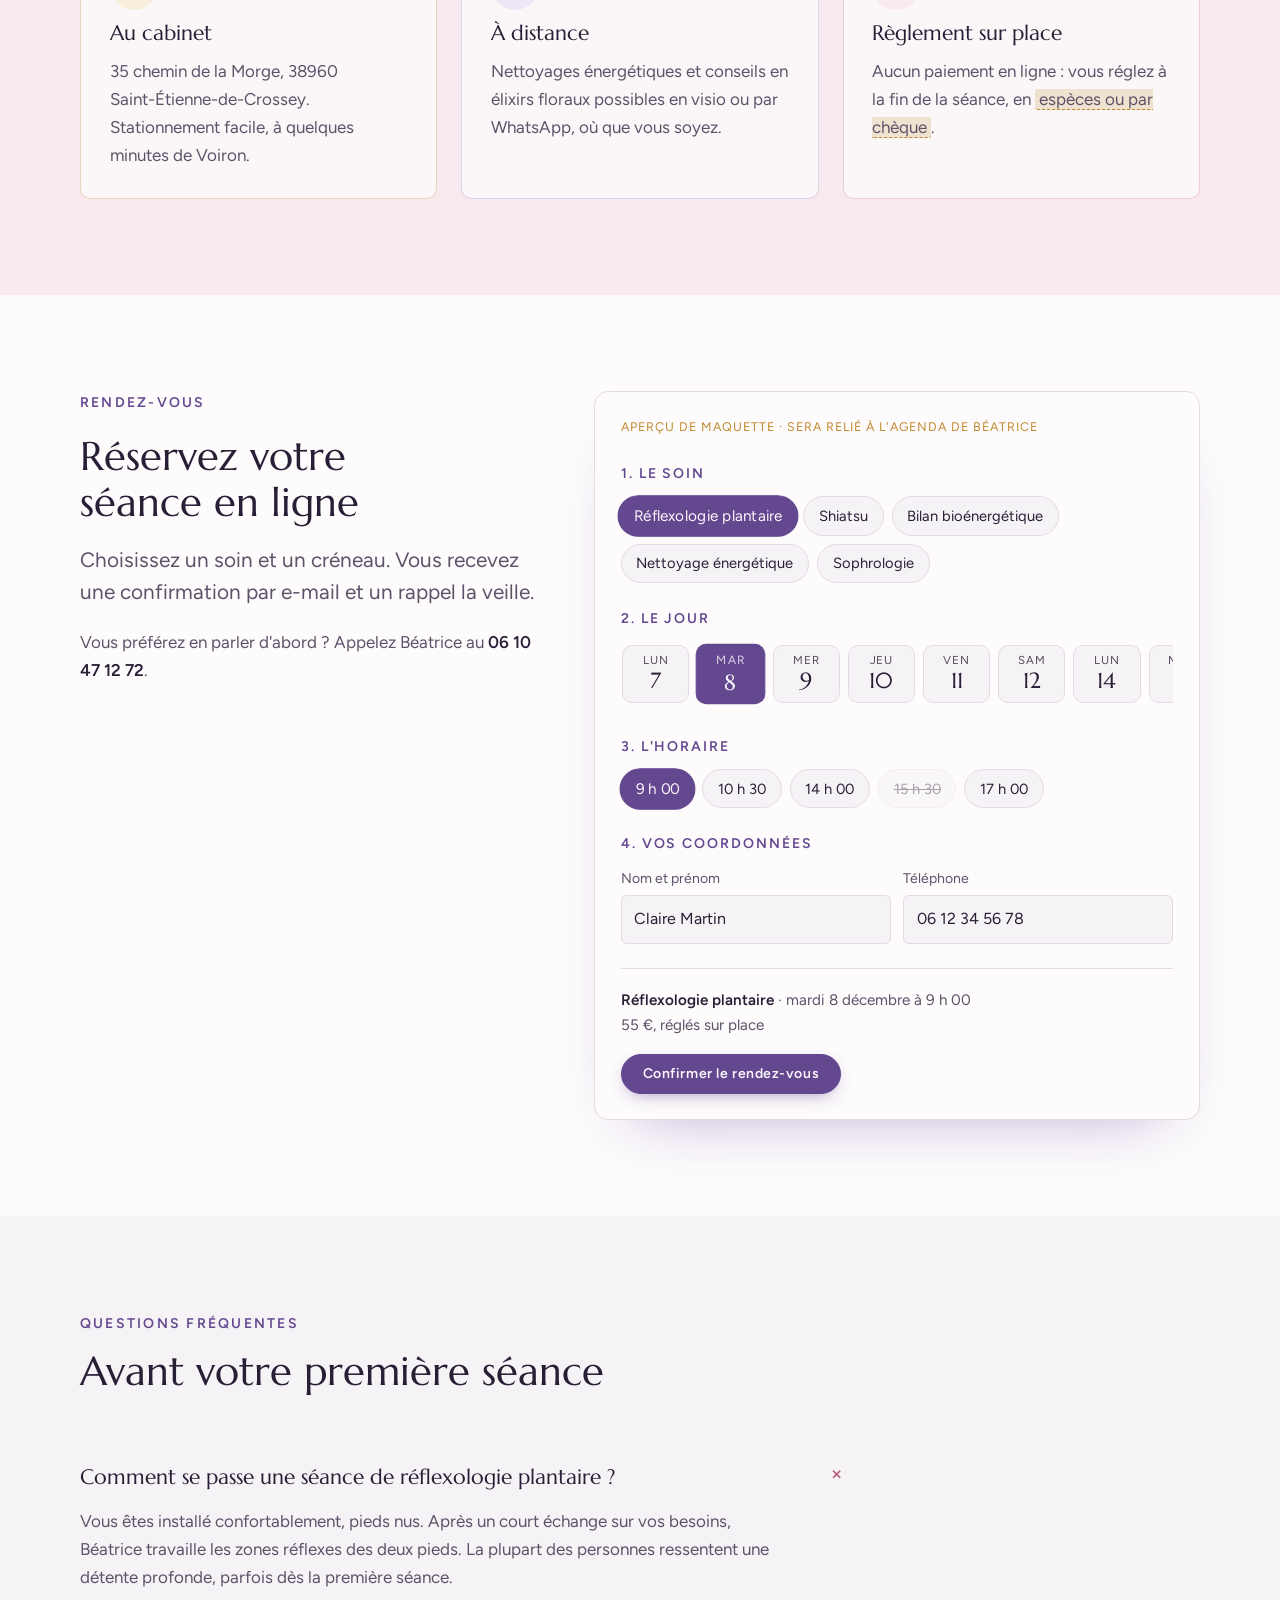
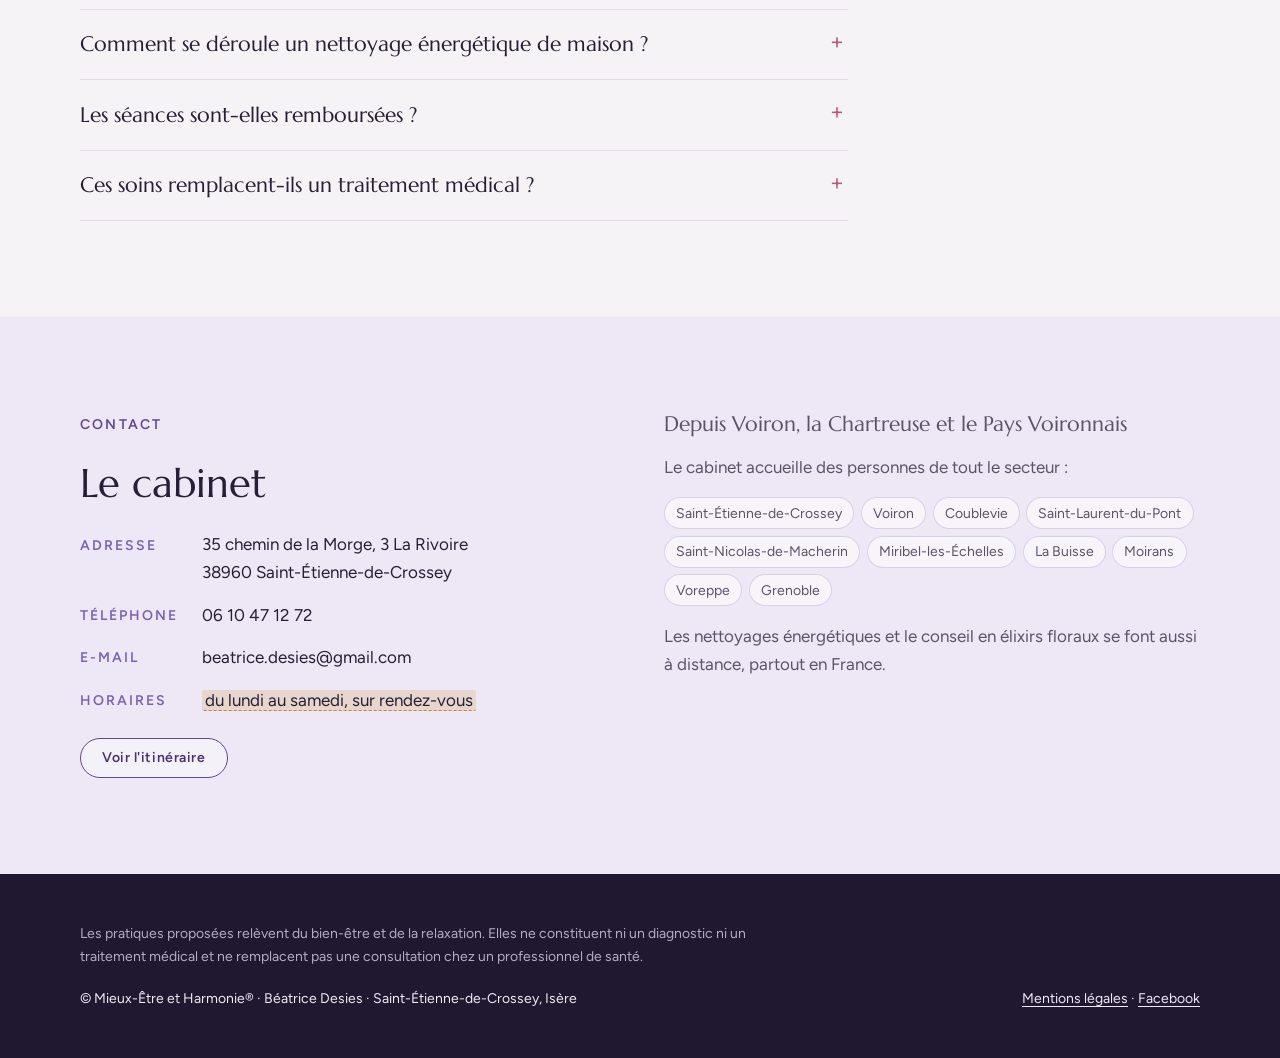
==== commit a41cb7e8: "Photos dans une sphère avec halo au lieu du cadre en arche Le cercle reprend la boule d'énergie et l" ====
--- a/index.html
+++ b/index.html
@@ -91,7 +91,7 @@
         </div>
         <p class="hero-place"><span>Praticienne certifiée</span><span>Plus de 23 ans de formation</span><span>Au cabinet ou à distance</span></p>
       </div>
-      <div class="arch">
+      <div class="orb-photo" style="--focus: 50% 30%">
         <picture><source type="image/webp" srcset="assets/photos/acmos-treille-400.webp 400w, assets/photos/acmos-treille-720.webp 720w" sizes="(max-width: 860px) 230px, 340px"><img src="assets/photos/acmos-treille-720.jpg" srcset="assets/photos/acmos-treille-400.jpg 400w, assets/photos/acmos-treille-720.jpg 720w" sizes="(max-width: 860px) 230px, 340px" width="720" height="900" alt="Béatrice Desies pendant un bilan bioénergétique Acmos, sous la treille du cabinet" fetchpriority="high"></picture>
       </div>
     </div>
@@ -208,7 +208,7 @@
 
   <section class="band band-paper" id="qui-suis-je" aria-labelledby="about-titre">
     <div class="wrap about">
-      <figure class="portrait reveal"><picture><source type="image/webp" srcset="assets/photos/portrait-beatrice-400.webp 400w, assets/photos/portrait-beatrice-720.webp 720w" sizes="(max-width: 860px) 300px, 420px"><img src="assets/photos/portrait-beatrice-720.jpg" srcset="assets/photos/portrait-beatrice-400.jpg 400w, assets/photos/portrait-beatrice-720.jpg 720w" sizes="(max-width: 860px) 300px, 420px" width="720" height="900" alt="Portrait de Béatrice Desies, praticienne en réflexologie, shiatsu et bioénergétique" loading="lazy"></picture><figcaption>Béatrice Desies</figcaption></figure>
+      <figure class="orb-photo portrait reveal" style="--focus: 50% 28%"><picture><source type="image/webp" srcset="assets/photos/portrait-beatrice-400.webp 400w, assets/photos/portrait-beatrice-720.webp 720w" sizes="(max-width: 860px) 300px, 420px"><img src="assets/photos/portrait-beatrice-720.jpg" srcset="assets/photos/portrait-beatrice-400.jpg 400w, assets/photos/portrait-beatrice-720.jpg 720w" sizes="(max-width: 860px) 300px, 420px" width="720" height="900" alt="Portrait de Béatrice Desies, praticienne en réflexologie, shiatsu et bioénergétique" loading="lazy"></picture><figcaption>Béatrice Desies</figcaption></figure>
       <div class="about-text reveal" style="--d:.15s">
         <p class="eyebrow">Qui suis-je</p>
         <h2 id="about-titre">Béatrice Desies, praticienne certifiée</h2>
--- a/assets/style.css
+++ b/assets/style.css
@@ -186,35 +186,36 @@
 .hero-text > :nth-child(4) { animation-delay: .36s; }
 .hero-text > :nth-child(5) { animation-delay: .48s; }
 @keyframes fadeUp { from { opacity: 0; transform: translateY(18px); } }
-.arch {
-  aspect-ratio: 4 / 5; width: 100%; max-width: 340px; justify-self: end;
-  border-radius: 999px 999px var(--radius) var(--radius);
-  background:
-    radial-gradient(circle at 50% 30%, color-mix(in srgb, var(--orb) 70%, transparent), transparent 55%),
-    linear-gradient(175deg, var(--violet-soft), color-mix(in srgb, var(--wave-2) 80%, var(--rose-soft)));
-  display: grid; place-items: end center; padding: 1.5rem; text-align: center;
-  color: var(--ink); font-size: var(--step--1); border: 1px solid color-mix(in srgb, var(--paper) 60%, transparent);
-  box-shadow: 0 30px 60px -30px color-mix(in srgb, var(--violet) 50%, transparent);
-  animation: fadeUp 1.2s .3s var(--ease) both;
-}
-.arch { padding: 0; overflow: hidden; }
-.arch picture, .portrait picture { display: block; width: 100%; height: 100%; }
-.arch img, .portrait img, .gallery img { width: 100%; height: 100%; object-fit: cover; }
-.arch img { object-position: 50% 30%; transition: transform 6s var(--ease); }
-.arch:hover img { transform: scale(1.04); }
+/* Photos dans une sphère : le cercle reprend la boule d'énergie et les ondes du logo,
+   entouré d'un halo coloré et de deux orbites fines au lieu d'un cadre. */
+.orb-photo { position: relative; margin: 0; width: 100%; max-width: 360px; aspect-ratio: 1; justify-self: end; }
+.orb-photo picture {
+  position: absolute; inset: 0; display: block; border-radius: 50%; overflow: hidden; z-index: 1;
+  box-shadow: 0 0 0 6px color-mix(in srgb, var(--paper) 55%, transparent),
+              0 0 70px -6px color-mix(in srgb, var(--rose) 50%, transparent),
+              0 0 140px -20px color-mix(in srgb, var(--violet) 55%, transparent);
+}
+.orb-photo::before, .orb-photo::after { content: ""; position: absolute; border-radius: 50%; pointer-events: none; }
+.orb-photo::before { inset: -22px; border: 1px solid color-mix(in srgb, var(--violet) 40%, transparent); }
+.orb-photo::after { inset: -42px; border: 1.5px solid transparent; transform: rotate(-30deg);
+  border-top-color: color-mix(in srgb, var(--rose) 65%, transparent); border-left-color: color-mix(in srgb, var(--amber) 55%, transparent); }
+.orb-photo img { width: 100%; height: 100%; object-fit: cover; object-position: var(--focus, 50% 35%); transition: transform 6s var(--ease); }
+.orb-photo:hover img { transform: scale(1.05); }
+.hero .orb-photo { animation: fadeUp 1.2s .3s var(--ease) both; }
+.gallery img { width: 100%; height: 100%; object-fit: cover; }
 
 /* Portrait (Qui suis-je) */
-.portrait { margin: 0; position: relative; aspect-ratio: 4 / 5; max-width: 100%; border-radius: 220px 220px var(--radius) var(--radius); overflow: hidden;
-  box-shadow: 0 30px 60px -34px color-mix(in srgb, var(--rose) 70%, transparent); }
-.portrait figcaption { position: absolute; left: 50%; bottom: 1rem; transform: translateX(-50%); white-space: nowrap;
-  background: color-mix(in srgb, var(--paper) 88%, transparent); color: var(--ink); font-size: var(--step--1); padding: 0.35em 0.9em; border-radius: 999px; }
+.portrait { justify-self: center; max-width: 400px; }
+.portrait figcaption { position: absolute; left: 50%; bottom: -0.6rem; transform: translateX(-50%); white-space: nowrap; z-index: 2;
+  background: var(--paper); color: var(--ink); font-size: var(--step--1); padding: 0.4em 1em; border-radius: 999px;
+  box-shadow: 0 6px 20px -10px color-mix(in srgb, var(--violet) 60%, transparent); }
 
 /* Galerie : trois photos décalées */
 .gallery { display: grid; grid-template-columns: 1.35fr 1fr 1fr; gap: 1.2rem; align-items: start; }
 .gallery figure { margin: 0; display: grid; gap: 0.7rem; min-width: 0; }
 .gallery figure:nth-child(2) { margin-top: 3.5rem; }
 .gallery figure:nth-child(3) { margin-top: 1.5rem; }
-.gallery picture { display: block; aspect-ratio: 3 / 4; overflow: hidden; border-radius: 10px; }
+.gallery picture { display: block; aspect-ratio: 3 / 4; overflow: hidden; border-radius: 28px; }
 .gallery figure:first-child picture { aspect-ratio: 4 / 5; }
 .gallery img { transition: transform 1.2s var(--ease); }
 .gallery figure:hover img { transform: scale(1.05); }
@@ -225,7 +226,7 @@
 
 /* Sections */
 section { scroll-margin-top: 80px; }
-.band { padding-block: 6rem; position: relative; }
+.band { padding-block: 6rem; position: relative; overflow-x: clip; }
 .band-paper { background: var(--paper); }
 .band-rose { background: var(--rose-soft); }
 .band-lilac { background: var(--violet-soft); }
@@ -391,7 +392,9 @@
 @media (max-width: 860px) {
   .hero .wrap, .about, .booking, .contact, .triad, .split { grid-template-columns: 1fr; }
   .hero .wrap { padding-block: 3rem 8rem; gap: 2rem; }
-  .arch { max-width: 230px; justify-self: start; }
+  .hero .orb-photo { max-width: 240px; justify-self: center; }
+  .orb-photo::before { inset: -12px; }
+  .orb-photo::after { inset: -24px; }
   .sun { right: 0; bottom: 40px; }
   .soins-grid { grid-template-columns: repeat(2, minmax(0, 1fr)); }
   .card-cta { grid-column: auto; }
@@ -399,7 +402,7 @@
   .triad { gap: 2.5rem; }
   .ripples { width: 190px; }
   .band { padding-block: 4.5rem; }
-  .portrait { max-width: 300px; }
+  .portrait { max-width: 280px; }
   .gallery { grid-auto-flow: column; grid-template-columns: none; grid-auto-columns: 78%; overflow-x: auto; scroll-snap-type: x mandatory; padding-bottom: 0.6rem; }
   .gallery figure { scroll-snap-align: start; }
   .gallery figure:nth-child(n) { margin-top: 0; }
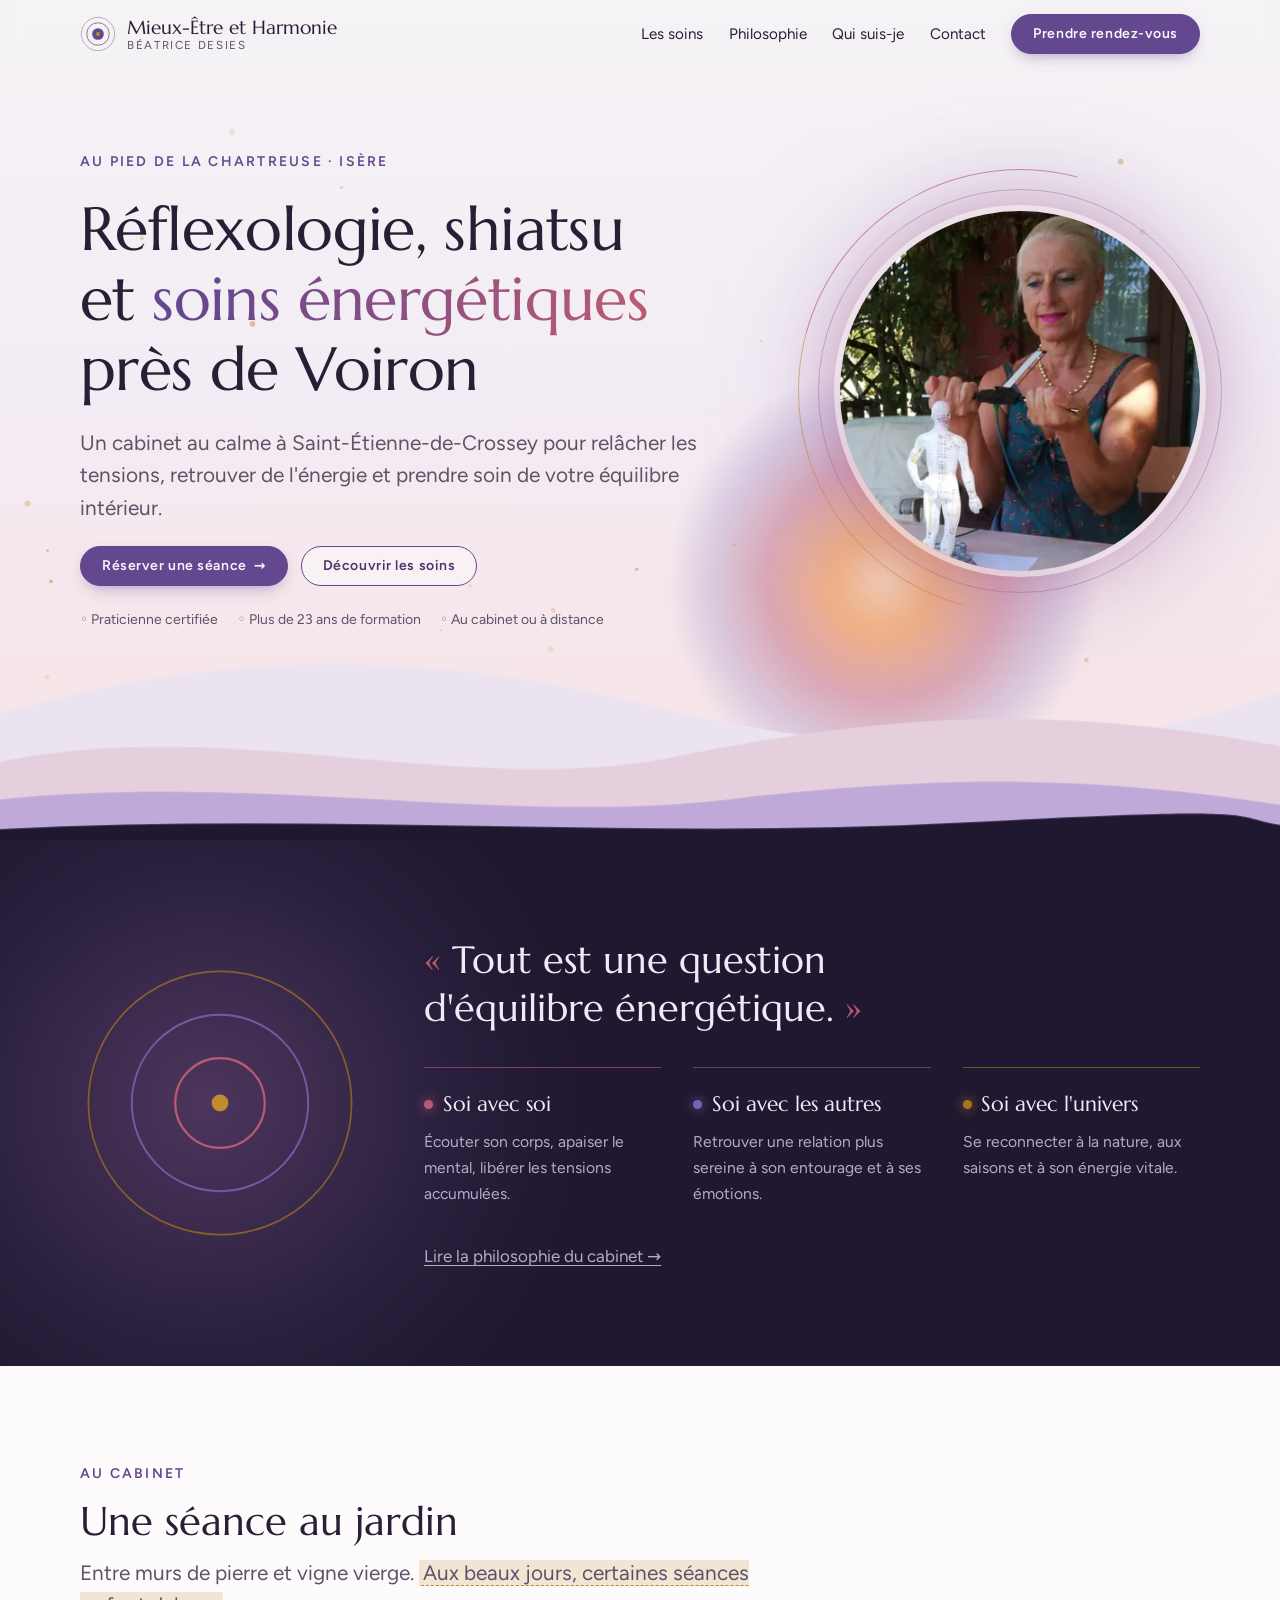
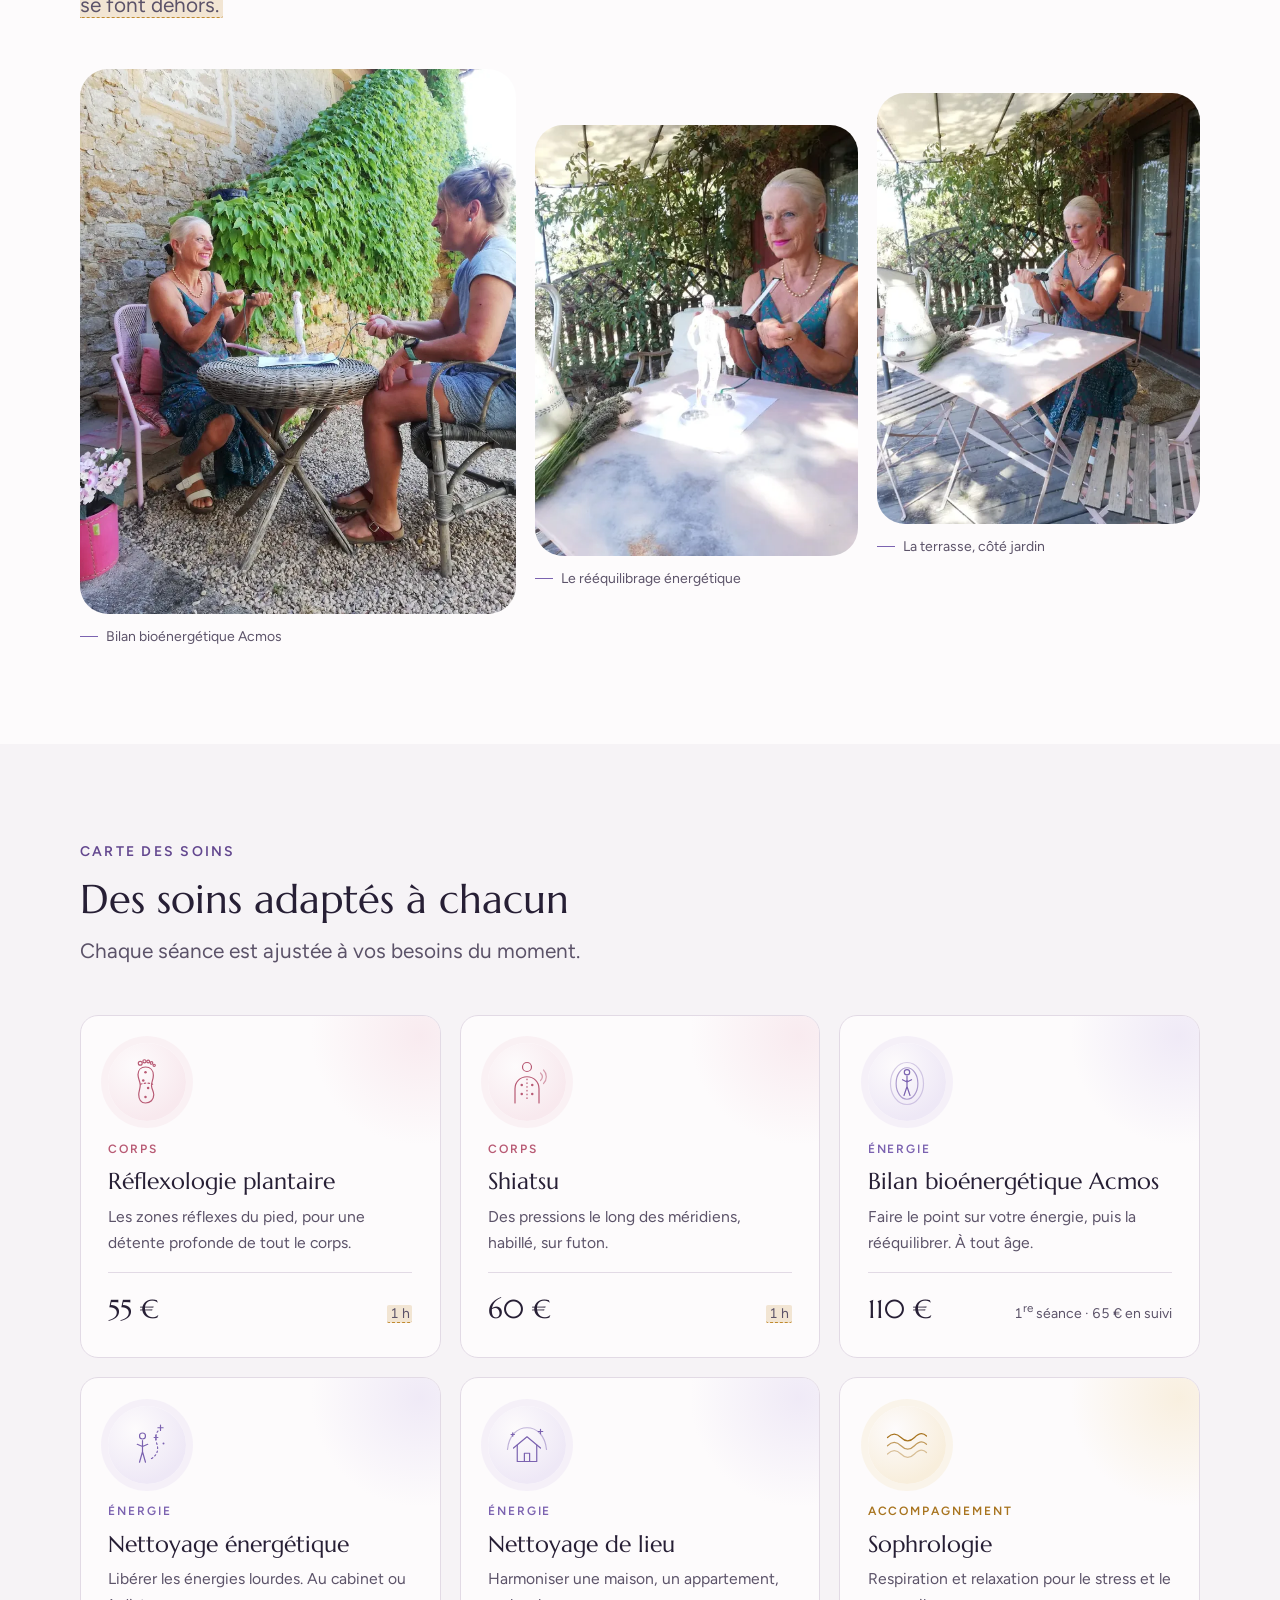
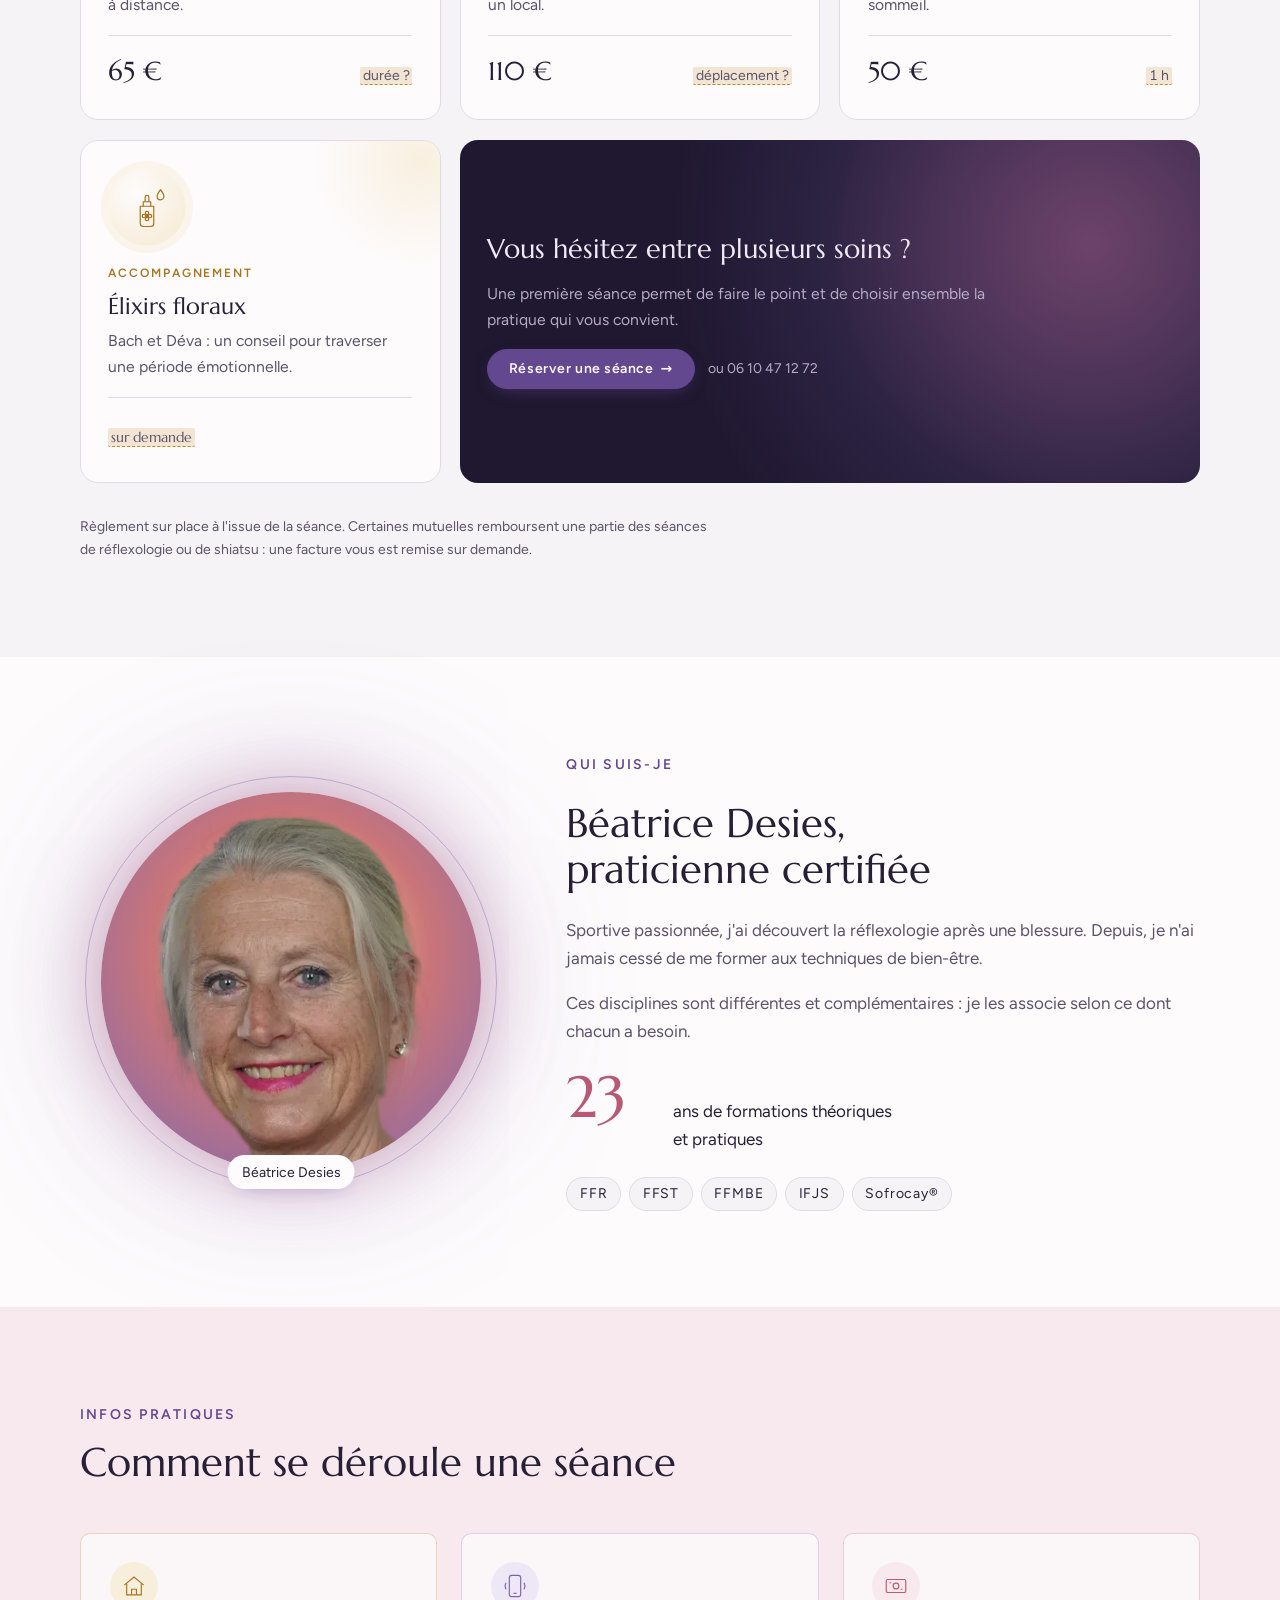
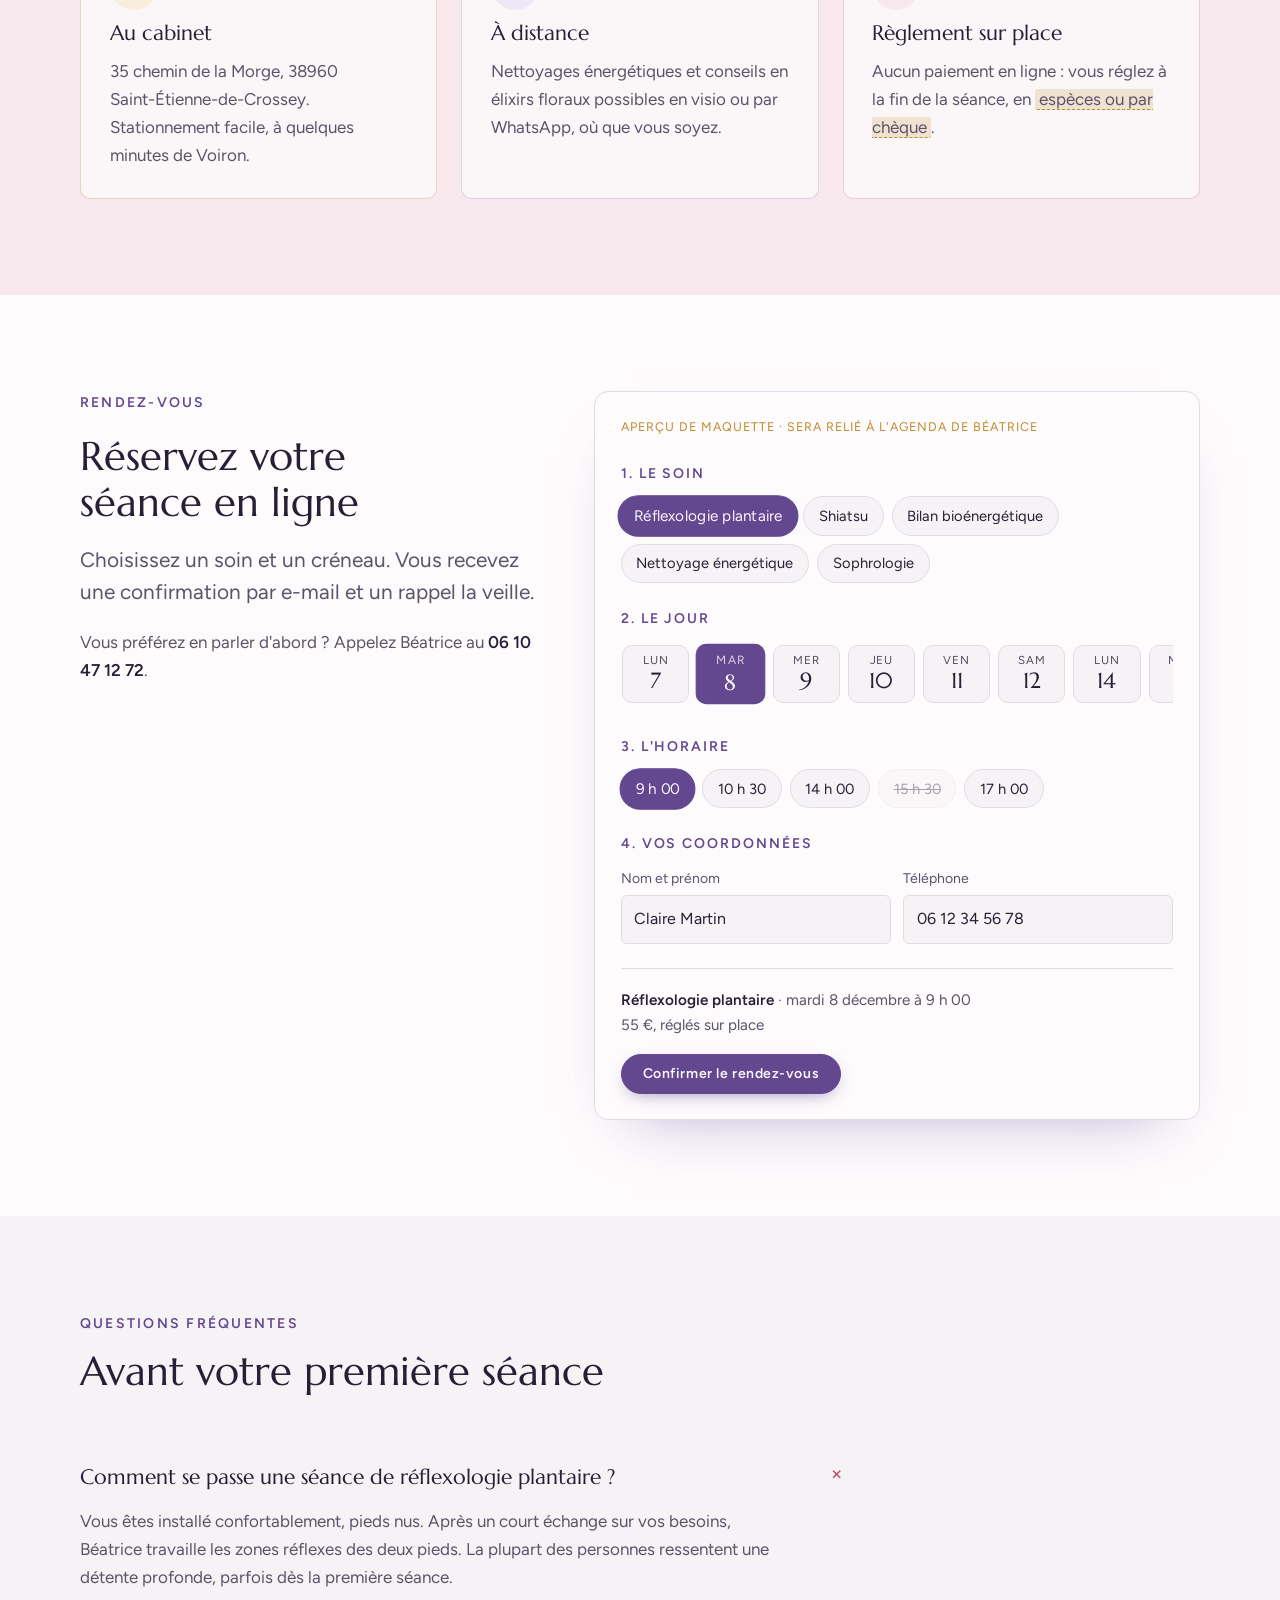
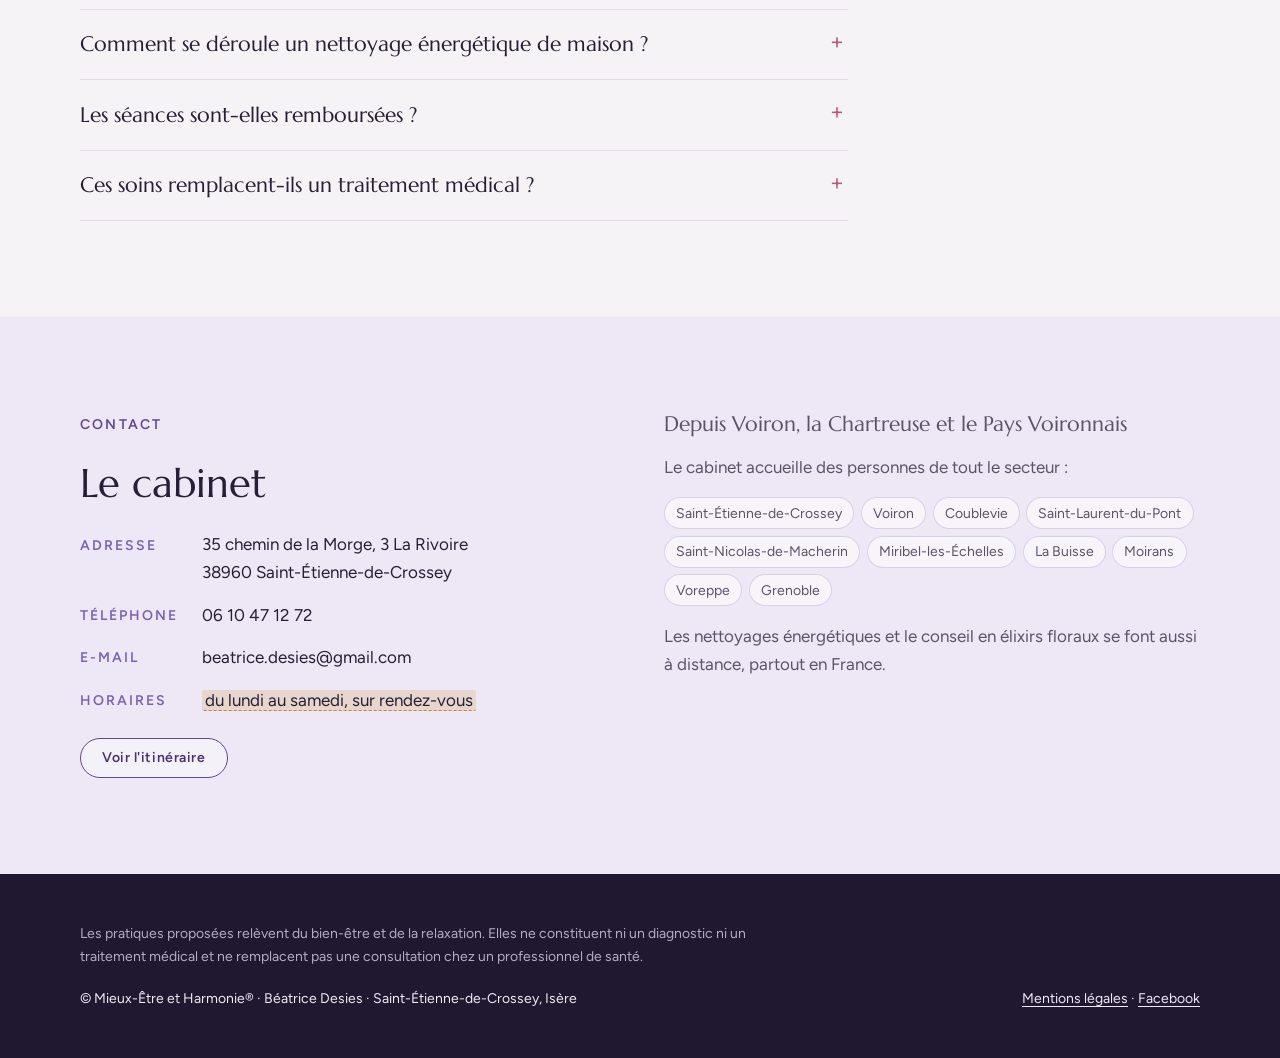
==== commit 662db137: "Portrait détouré posé dans une boule d'énergie Le portrait studio (fond gris, cadrage serré) est dét" ====
--- a/index.html
+++ b/index.html
@@ -208,7 +208,10 @@
 
   <section class="band band-paper" id="qui-suis-je" aria-labelledby="about-titre">
     <div class="wrap about">
-      <figure class="orb-photo portrait reveal" style="--focus: 50% 28%"><picture><source type="image/webp" srcset="assets/photos/portrait-beatrice-400.webp 400w, assets/photos/portrait-beatrice-720.webp 720w" sizes="(max-width: 860px) 300px, 420px"><img src="assets/photos/portrait-beatrice-720.jpg" srcset="assets/photos/portrait-beatrice-400.jpg 400w, assets/photos/portrait-beatrice-720.jpg 720w" sizes="(max-width: 860px) 300px, 420px" width="720" height="900" alt="Portrait de Béatrice Desies, praticienne en réflexologie, shiatsu et bioénergétique" loading="lazy"></picture><figcaption>Béatrice Desies</figcaption></figure>
+      <figure class="portrait reveal">
+        <picture><source type="image/webp" srcset="assets/photos/portrait-detoure-400.webp 400w, assets/photos/portrait-detoure-720.webp 720w" sizes="(max-width: 860px) 280px, 380px"><img src="assets/photos/portrait-detoure-400.png" width="400" height="583" alt="Portrait de Béatrice Desies, praticienne en réflexologie, shiatsu et bioénergétique" loading="lazy"></picture>
+        <figcaption>Béatrice Desies</figcaption>
+      </figure>
       <div class="about-text reveal" style="--d:.15s">
         <p class="eyebrow">Qui suis-je</p>
         <h2 id="about-titre">Béatrice Desies, praticienne certifiée</h2>
--- a/assets/style.css
+++ b/assets/style.css
@@ -204,9 +204,22 @@
 .hero .orb-photo { animation: fadeUp 1.2s .3s var(--ease) both; }
 .gallery img { width: 100%; height: 100%; object-fit: cover; }
 
-/* Portrait (Qui suis-je) */
-.portrait { justify-self: center; max-width: 400px; }
-.portrait figcaption { position: absolute; left: 50%; bottom: -0.6rem; transform: translateX(-50%); white-space: nowrap; z-index: 2;
+/* Portrait (Qui suis-je) : Béatrice détourée, posée dans une boule d'énergie.
+   La photo (74 % de large, épaules estompées sur les côtés) est découpée par le disque. */
+.portrait { position: relative; margin: 0 auto; width: 100%; max-width: 380px; aspect-ratio: 1; }
+.portrait::before, .portrait::after { content: ""; position: absolute; inset: 0; border-radius: 50%; }
+.portrait::before {
+  background: radial-gradient(circle at 50% 42%,
+    color-mix(in srgb, var(--orb) 75%, #fff) 0%, var(--orb) 22%,
+    color-mix(in srgb, var(--rose) 70%, var(--orb)) 48%, var(--violet) 100%);
+  box-shadow: 0 0 80px -10px color-mix(in srgb, var(--rose) 55%, transparent),
+              0 0 160px -30px color-mix(in srgb, var(--violet) 60%, transparent);
+}
+.portrait::after { inset: -16px; border: 1px solid color-mix(in srgb, var(--violet) 40%, transparent); }
+.portrait picture { position: absolute; inset: 0; display: block; z-index: 1; border-radius: 50%; overflow: hidden; }
+.portrait img { position: absolute; left: 13%; top: 5%; width: 74%; height: auto; transition: transform 1.2s var(--ease); transform-origin: 50% 100%; }
+.portrait:hover img { transform: scale(1.02); }
+.portrait figcaption { position: absolute; left: 50%; bottom: -1.1rem; transform: translateX(-50%); white-space: nowrap; z-index: 2;
   background: var(--paper); color: var(--ink); font-size: var(--step--1); padding: 0.4em 1em; border-radius: 999px;
   box-shadow: 0 6px 20px -10px color-mix(in srgb, var(--violet) 60%, transparent); }
 
@@ -402,7 +415,7 @@
   .triad { gap: 2.5rem; }
   .ripples { width: 190px; }
   .band { padding-block: 4.5rem; }
-  .portrait { max-width: 280px; }
+  .portrait { max-width: 260px; }
   .gallery { grid-auto-flow: column; grid-template-columns: none; grid-auto-columns: 78%; overflow-x: auto; scroll-snap-type: x mandatory; padding-bottom: 0.6rem; }
   .gallery figure { scroll-snap-align: start; }
   .gallery figure:nth-child(n) { margin-top: 0; }
